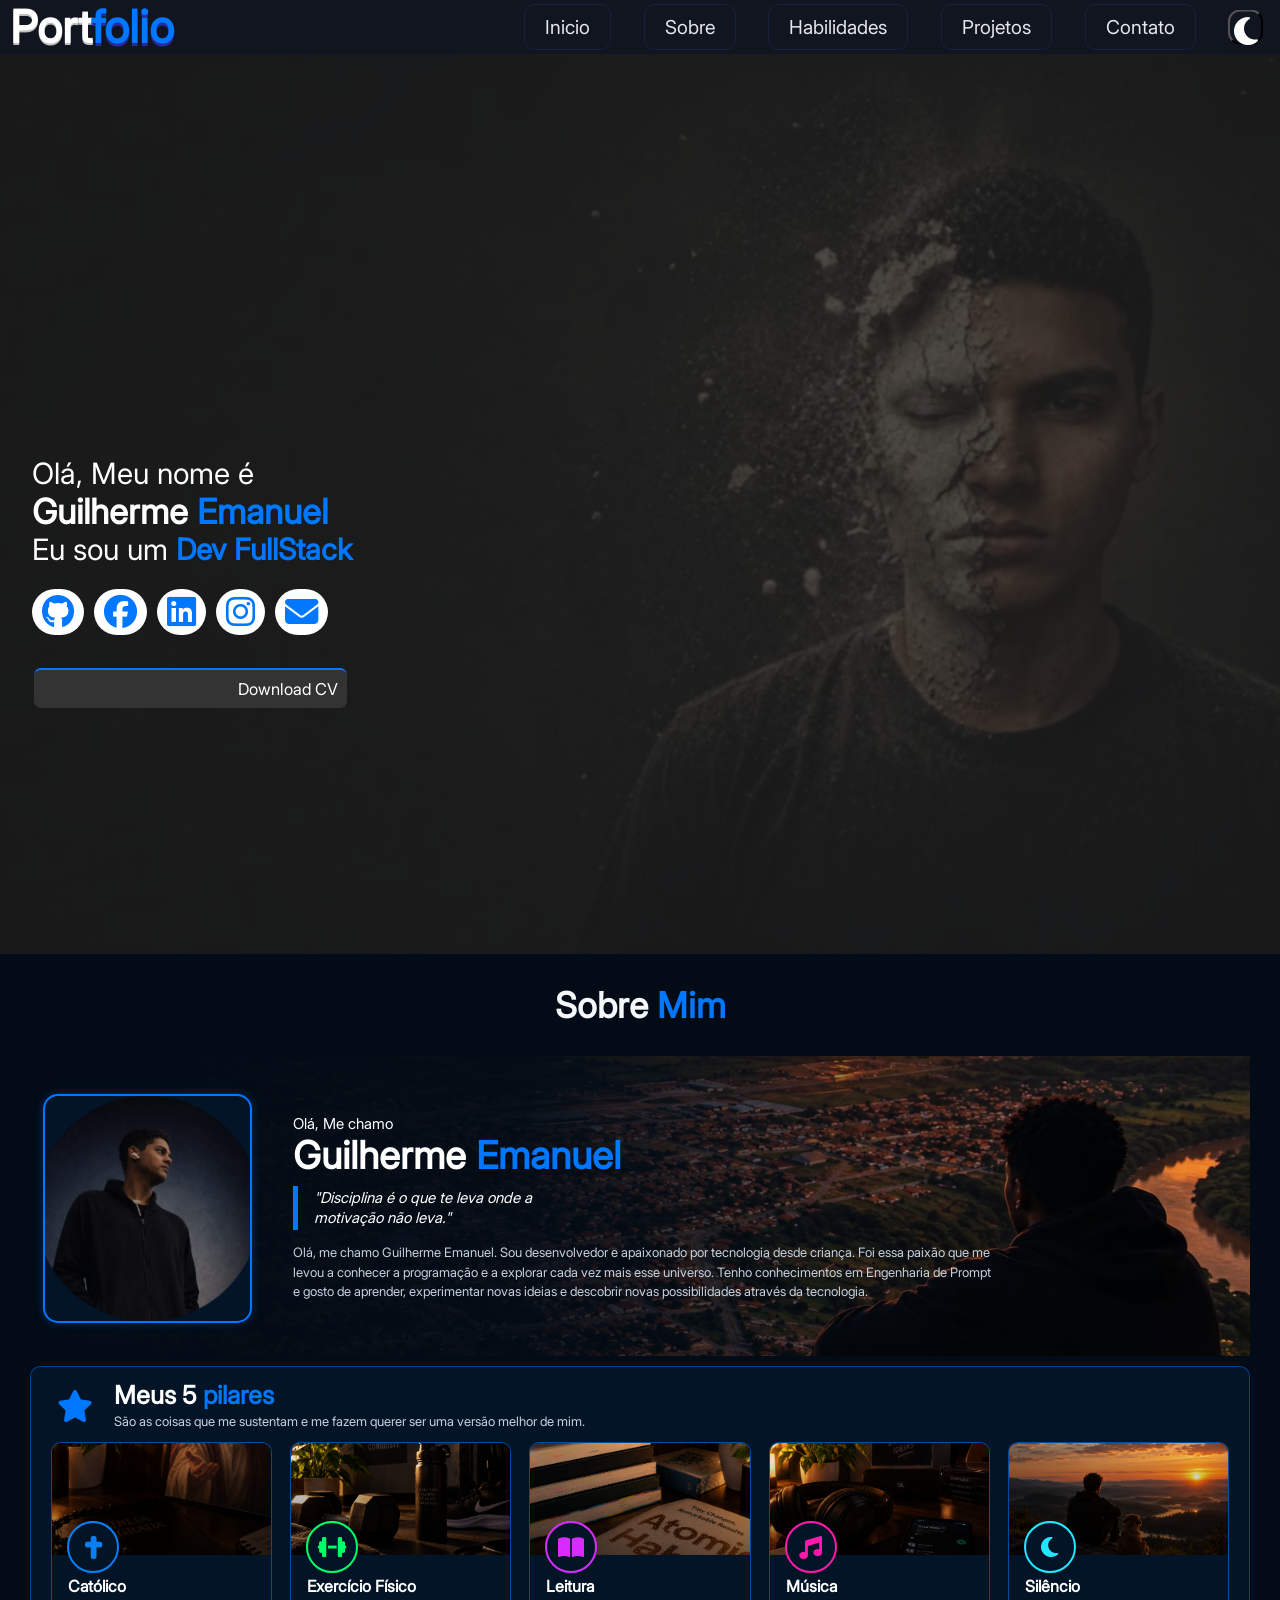
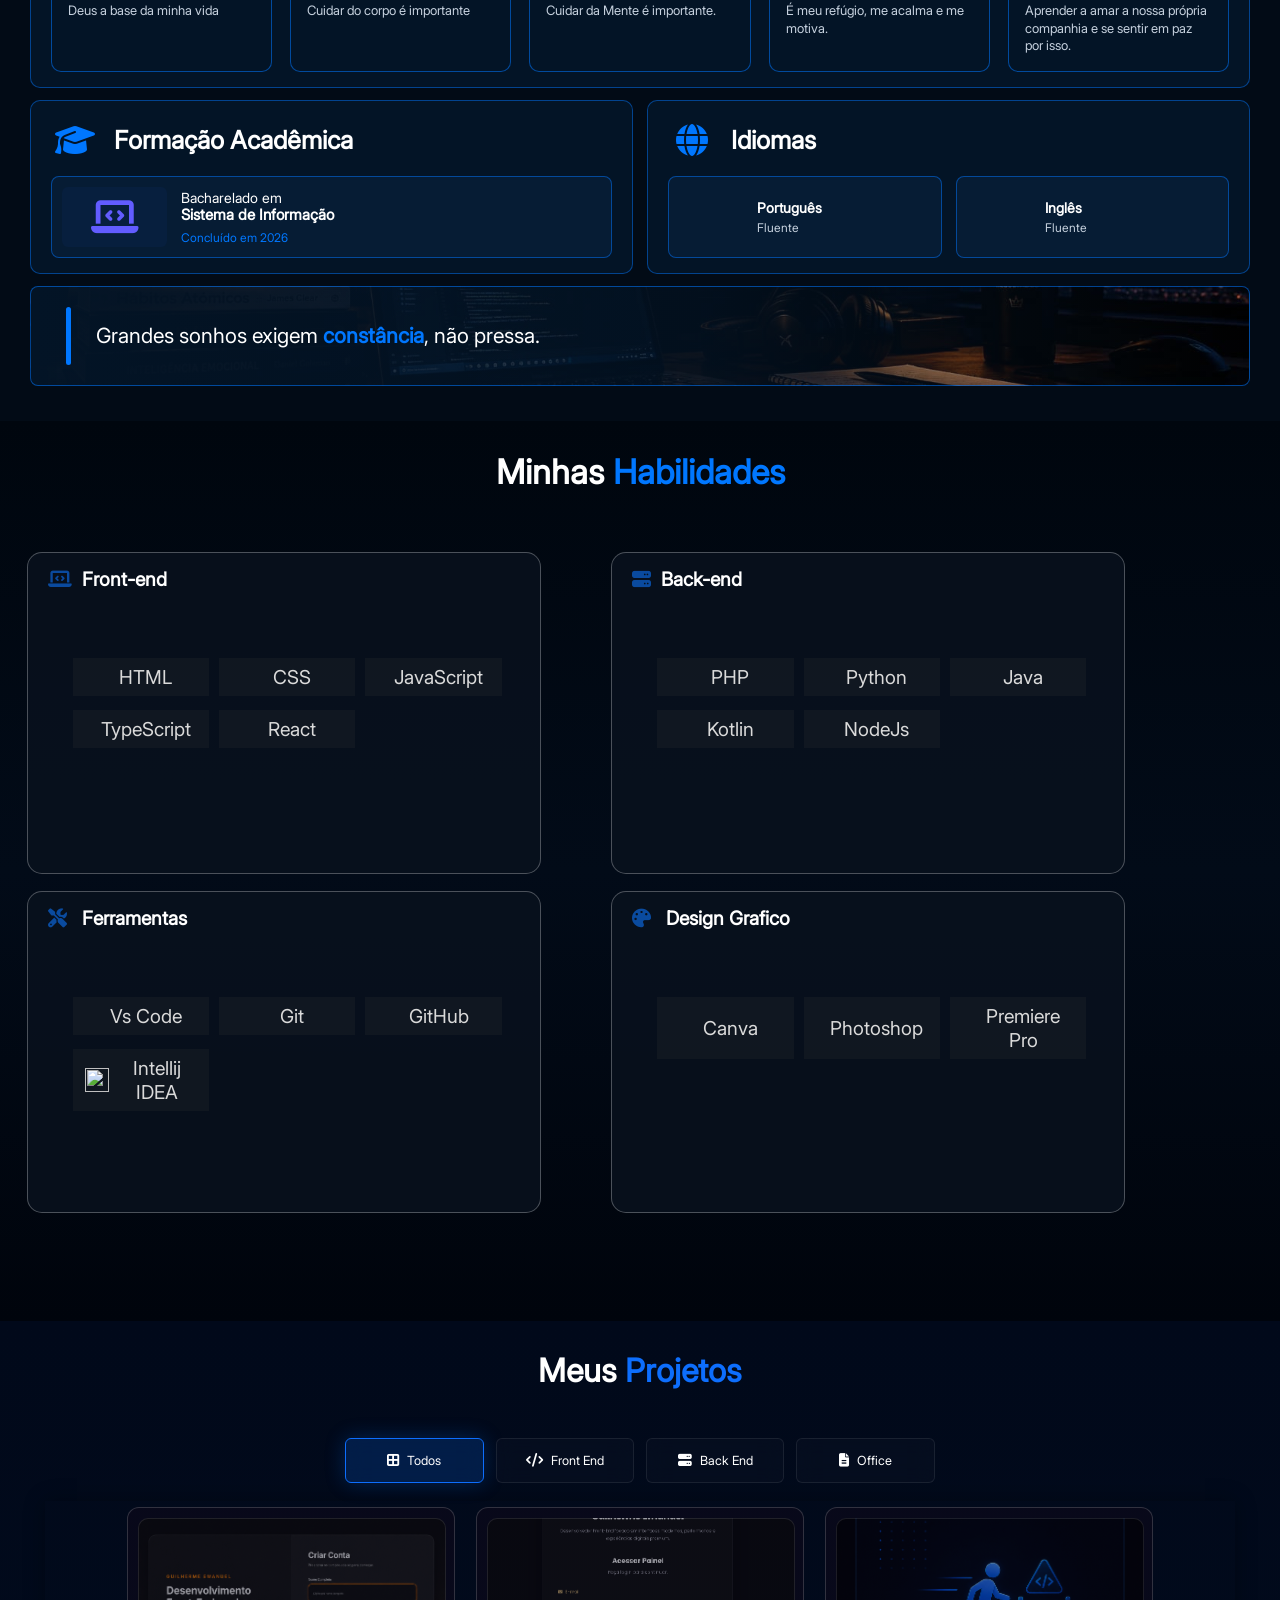
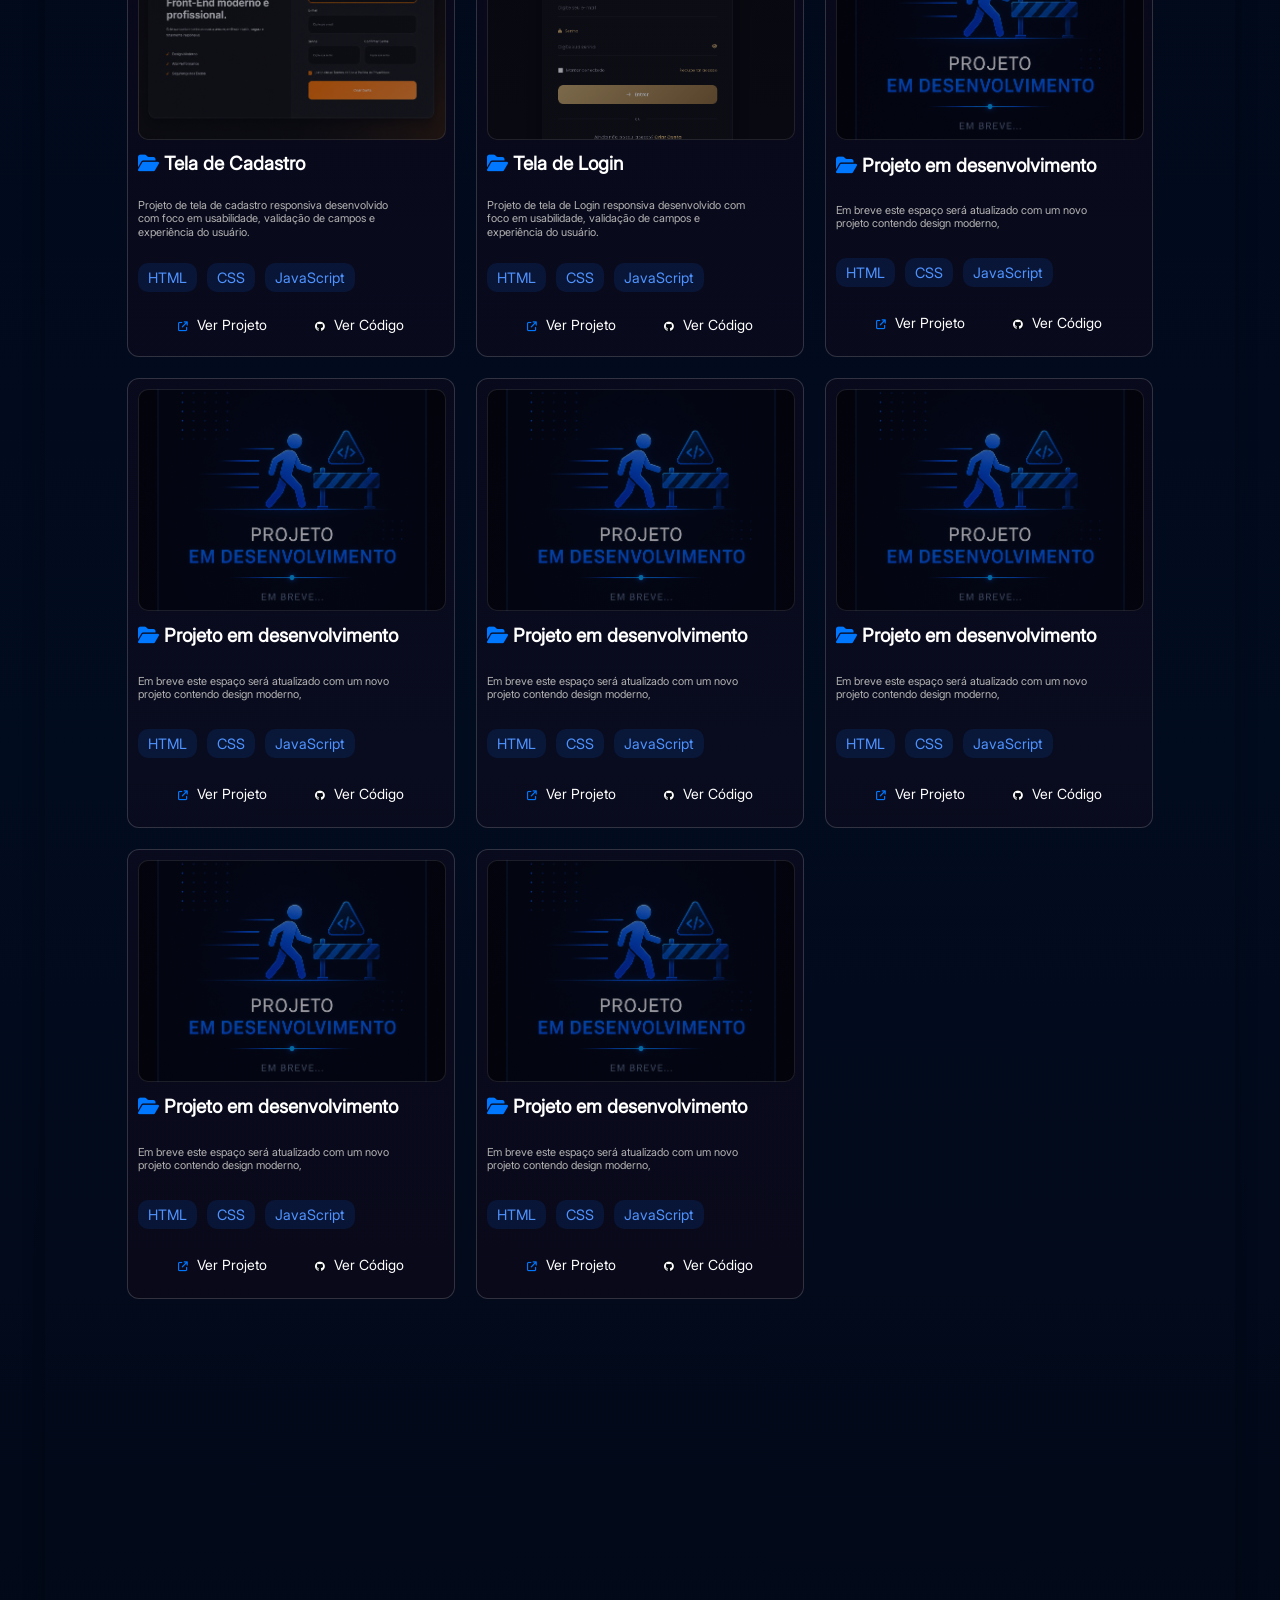
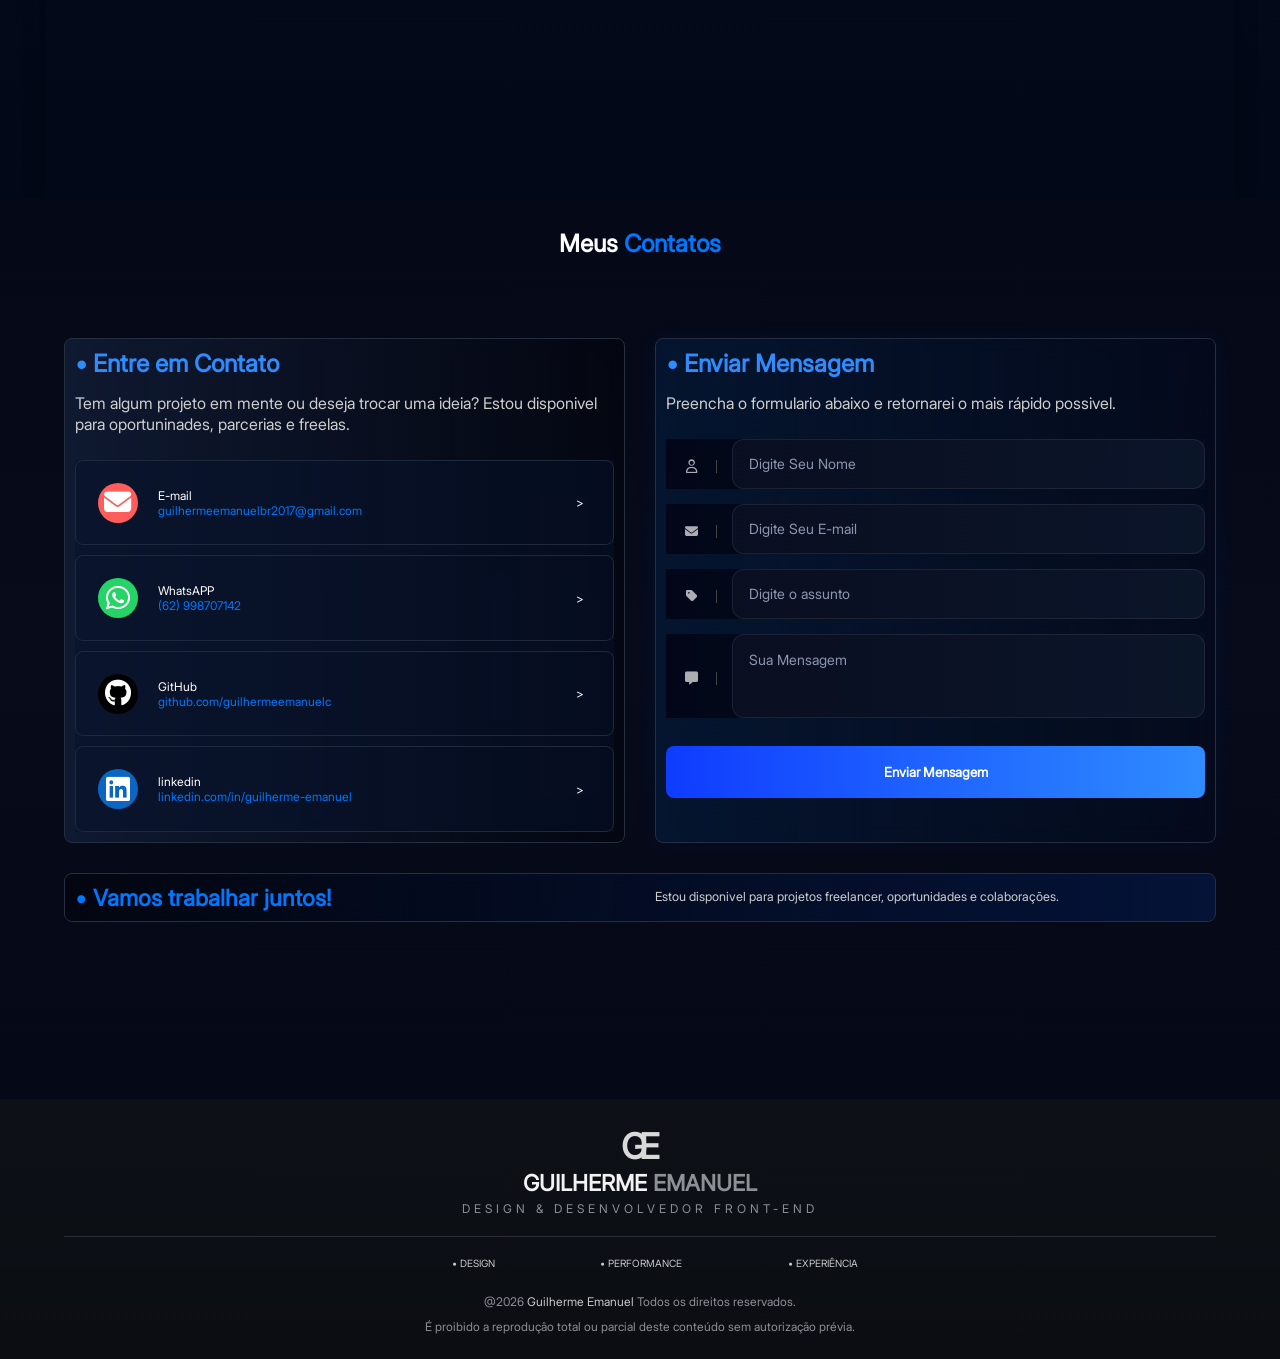
==== index.html @ 7af2b8ec "..." ====
<!DOCTYPE html>
<html lang="pt-br">
<head>
    <meta charset="UTF-8">
    <meta name="viewport" content="width=device-width, initial-scale=1.0">
    <title>Guilherme Emanuel - Portfolio</title>
    <link rel="shortcut icon" href="imagens/myimage.favicon.jpeg" type="image/x-icon">
    <link rel="stylesheet" href="estilos/screen-mobile.css">
    <link rel="stylesheet" href="estilos/screen-tablet.css">
    <link rel="stylesheet" href="estilos/screen-big.css">
    <link rel="stylesheet" href="estilos/impressora.css" media="print">
    <link rel="stylesheet" href="estilos/icons.css">
    <link rel="stylesheet" href="https://cdnjs.cloudflare.com/ajax/libs/font-awesome/6.5.0/css/all.min.css">
    <link href="https://fonts.googleapis.com/icon?family=Material+Icons"rel="stylesheet">
    <link rel="stylesheet" href="https://cdn.jsdelivr.net/npm/flag-icons/css/flag-icons.min.css">
    <link rel="stylesheet" href="https://cdn.jsdelivr.net/gh/devicons/devicon@latest/devicon.min.css">
</head>
<body id="ini" >
    <header> 
        <h1 class="logo">Port<span>folio</span></h1>

        <div>
            <button id="theme-toggle" aria-label="Trocar tema">
                <i class="fa-solid fa-moon"></i>
            </button>
            
            <i id="burguer" class="material-icons">menu</i>
        </div>

        <div class="overlay" id="overlay"></div>
        
        <nav id="menu">

            <i id="close" class="material-icons">close</i>

            <div id="imgandnome">
                <div id="imagem">

                </div>
                <div id="nome">
                    <h2>Guilherme Emanuel</h2>
                </div>
            </div>

            </div>

            <div id="explorar"> 
                <ul>
                    <li><a href="#ini" class="link">Inicio</a></li>
                    <li><a href="#sobre" class="link">Sobre</a></li>
                    <li><a href="#habilidades" class="link">Habilidades</a></li>
                    <li><a href="#projetos" class="link">Projetos</a></li>
                    <li><a href="#contato" class="link">Contato</a></li>
                </ul>
            </div>
        </nav>
    </header>
    <main> 
        <section id="container" class="inicio"> 
            <article>
                <div>
                    <div class="texto">
                        <p>Olá, Meu nome é</p>
                        <h1>Guilherme <span>Emanuel</span></h1>
                        <p>Eu sou um <span>Dev FullStack</span></p>
                    </div>
                    <div class="imagem">
                        
                    </div>
                </div>
            </article>
            <article>
                <div class="icons">
                    <ul>
                        <li><a href="https://github.com/guilhermeemanuelc" class="github" target="_blank"><i class="fa-brands fa-github"></i></a></li>
                        <li><a href="https://www.facebook.com/guilherme.emanuel.7549/" class="facebook" target="_blank"><i class="fa-brands fa-facebook"></i></a></li>
                        <li><a href="https://www.linkedin.com/in/guilherme-emanuel-9aa2a0274/" class="linkedin" target="_blank"><i class="fa-brands fa-linkedin"></i></a></li>
                        <li><a href="https://www.instagram.com/guilhermeemanuel.c?igsh=MWwydjBwYWpxYjNhbg==" class="instagram" target="_blank"><i class="fa-brands fa-instagram"></i></a></li>
                        <li><a href="mailto:guilhermeemanuelbr2018@gmail.com?cc=guilhermeemanuelbr2018%40gmail.com&bcc=guilhermeemanuelbr2018%40gmail.com&subject=guilhermeemanuelbr2018%40gmail.com" class="envelope" target="_blank"><i class="fa-solid fa-envelope"></i></a></li>
                        
                    </ul>
                </div>
            </article>
                <article>
                    <div id="curriculo">
                        <p><a href="docs/Guilherme Emanuel -Curriculo.pdf" download="docs/Guilherme Emanuel -Curriculo.pdf"> <i class="material-icons">download</i>Download CV</a></p>
                    </div>
                </article>
            </section>


            
            <section id="sobre">

                <h1>Sobre <span>Mim</span></h1>

            <!-- APRESENTAÇÃO -->
            <div class="sobre-apresentacao">

                <div class="sobre-foto">
                    <img src="imagens/myimage.favicon.jpeg" alt="Guilherme Emanuel">
                </div>

                <div class="sobre-introducao">

                    <p class="saudacao">Olá, Me chamo</p>

                    <h2>
                        Guilherme <span>Emanuel</span>
                    </h2>

                    <div class="frase-destaque">
                        "Disciplina é o que te leva onde a<br>
                        motivação não leva."
                    </div>

                    <p class="descricao">
                        Olá, me chamo Guilherme Emanuel. Sou desenvolvedor
                        e apaixonado por tecnologia desde criança. Foi essa
                        paixão que me levou a conhecer a programação e a
                        explorar cada vez mais esse universo. Tenho
                        conhecimentos em Engenharia de Prompt e gosto de
                        aprender, experimentar novas ideias e descobrir novas
                        possibilidades através da tecnologia.
                    </p>

                </div>

            </div>


            <!-- 5 PILARES -->
            <div class="sobre-bloco pilares">

                <div class="titulo-bloco">

                    <div class="icone-titulo">
                        <i class="fa-solid fa-star"></i>
                    </div>

                    <div>
                        <h2>Meus 5 <span>pilares</span></h2>

                        <p>
                            São as coisas que me sustentam e me fazem querer
                            ser uma versão melhor de mim.
                        </p>
                    </div>

                </div>


                <div class="pilares-grid">

                    <!-- CATÓLICO -->
                    <div class="pilar">

                        <div class="pilar-imagem catolico-img">
                        </div>

                        <div class="pilar-icone catolico-icone">
                            <i class="fa-solid fa-cross"></i>
                        </div>

                        <div class="pilar-conteudo">

                            <h3>Católico</h3>

                            <p>
                                Deus a base da minha vida
                            </p>

                        </div>

                    </div>


                    <!-- EXERCÍCIO -->
                    <div class="pilar">

                        <div class="pilar-imagem exercicio-img">
                        </div>

                        <div class="pilar-icone exercicio-icone">
                            <i class="fa-solid fa-dumbbell"></i>
                        </div>

                        <div class="pilar-conteudo">

                            <h3>Exercício Físico</h3>

                            <p>
                                Cuidar do corpo é importante
                            </p>

                        </div>

                    </div>


                    <!-- LEITURA -->
                    <div class="pilar">

                        <div class="pilar-imagem leitura-img">
                        </div>

                        <div class="pilar-icone leitura-icone">
                            <i class="fa-solid fa-book-open"></i>
                        </div>

                        <div class="pilar-conteudo">

                            <h3>Leitura</h3>

                            <p>
                                Cuidar da Mente é importante.
                            </p>

                        </div>

                    </div>


                    <!-- MÚSICA -->
                    <div class="pilar">

                        <div class="pilar-imagem musica-img">
                        </div>

                        <div class="pilar-icone musica-icone">
                            <i class="fa-solid fa-music"></i>
                        </div>

                        <div class="pilar-conteudo">

                            <h3>Música</h3>

                            <p>
                                É meu refúgio, me acalma
                                e me motiva.
                            </p>

                        </div>

                    </div>


                    <!-- SILÊNCIO -->
                    <div class="pilar">

                        <div class="pilar-imagem silencio-img">
                        </div>

                        <div class="pilar-icone silencio-icone">
                            <i class="fa-solid fa-moon"></i>
                        </div>

                        <div class="pilar-conteudo">

                            <h3>Silêncio</h3>

                            <p>
                                 Aprender a amar a nossa própria companhia e se sentir em paz por isso.
                            </p>

                        </div>

                    </div>

                </div>

            </div>


            <!-- FORMAÇÃO ACADÊMICA -->
            <div class="sobre-bloco formacao">

                <div class="titulo-bloco">

                    <div class="icone-titulo">
                        <i class="fa-solid fa-graduation-cap"></i>
                    </div>

                    <div>
                        <h2>Formação Acadêmica</h2>
                    </div>

                </div>


                <div class="formacao-card">

                    <div class="formacao-icone">
                        <i class="fa-solid fa-laptop-code"></i>
                    </div>

                    <div class="formacao-texto">

                        <p>
                            Bacharelado em
                            <br>
                            <strong>Sistema de Informação</strong>
                        </p>

                        <span>Concluído em 2026</span>

                    </div>

                </div>

            </div>


            <!-- IDIOMAS -->
            <div class="sobre-bloco idiomas">

                <div class="titulo-bloco">

                    <div class="icone-titulo">
                        <i class="fa-solid fa-globe"></i>
                    </div>

                    <div>
                        <h2>Idiomas</h2>
                    </div>

                </div>


                <div class="idiomas-grid">

                    <div class="idioma">

                        <div class="bandeira">
                            <span class="fi fi-br"></span>
                        </div>

                        <div>
                            <strong>Português</strong>
                            <span>Fluente</span>
                        </div>

                    </div>


                    <div class="idioma">

                        <div class="bandeira">
                            <span class="fi fi-us"></span>
                        </div>

                        <div>
                            <strong>Inglês</strong>
                            <span>Fluente</span>
                        </div>

                    </div>

                </div>

            </div>


            <!-- FRASE FINAL -->
            <div class="frase-final">

                <div class="linha-frase"></div>

                <p>
                    Grandes sonhos exigem
                    <strong>constância</strong>, não pressa.
                </p>

            </div>

</section>


            <section id="habilidades"> 
                <h1>Minhas <span>Habilidades</span></h1>
                <div class="caixa">
                    <div class="bolha">
                        <h2><i class="fa-solid fa-laptop-code"></i>Front-end</h2>
                        <div class="icons">
                            <p><i class="devicon-html5-plain colored"></i>HTML</p>
                            <p><i class="devicon-css3-plain colored"></i>CSS</p>
                            <P><i class="devicon-javascript-plain colored"></i>JavaScript</P>
                            <p><i class="devicon-typescript-plain colored"></i>TypeScript</p>
                            <p><i class="devicon-react-original colored"></i>React</p>
                        </div>
                    </div>
                    <div class="bolha">
                        <h2><i class="fa-solid fa-server"></i>Back-end</h2>
                        <div class="icons">
                            <p><i class="devicon-php-plain colored"></i>PHP</p>
                            <p><i class="devicon-python-plain colored"></i>Python</p>
                            <p><i class="devicon-java-plain colored"></i>Java</p>
                            <p><i class="devicon-kotlin-plain colored"></i>Kotlin</p>
                            <p><i class="devicon-nodejs-plain colored"></i>NodeJs</p>
                        </div>
                    </div>
                    <div class="bolha">
                        <h2> <i class="fa-solid fa-screwdriver-wrench"></i> Ferramentas</h2>
                        <div class="icons">
                            <p><i class="devicon-vscode-plain colored"></i>Vs Code</p>
                            <p><i class="devicon-git-plain colored"></i>Git</p>
                            <p><i class="devicon-github-original"></i>GitHub</p>
                            <p>
                                <img style="width: 24px; height: 24px; vertical-align: middle; margin-right: 8px;" src="https://cdn.jsdelivr.net/gh/devicons/devicon@latest/icons/intellij/intellij-original.svg" />
                                Intellij IDEA
                            </p>
                        </div>
                    </div>
                    <div class="bolha">
                        <h2><i class="fa-solid fa-palette"></i> Design Grafico</h2>
                        <div class="icons">
                            <p><i class="devicon-figma-plain colored"></i>Canva</p>
                            <p><i class="devicon-photoshop-plain colored"></i>Photoshop</p>
                            <p>
                            <i class="devicon-premierepro-plain colored"></i>
                            Premiere Pro</p>
                        </div>
                    </div>
                </div>
            </section>
            <section id="projetos">
    <h1>Meus <span>Projetos</span></h1>

    <article>

        <div class="filtro">
            <button class="filtro-ativo" data-filtro="todos">
                <p><i class="fa-solid fa-border-all"></i> Todos</p>
            </button>

            <button data-filtro="frontend">
                <p><i class="fa-solid fa-code"></i> Front End</p>
            </button>

            <button data-filtro="backend">
                <p><i class="fa-solid fa-server"></i> Back End</p>
            </button>

            <button data-filtro="office">
                <p><i class="fa-solid fa-file-lines"></i> Office</p>
            </button>
        </div>

        <div class="projetos">

            <div class="card-projeto" data-filtro="frontend">
                <div class="imagem1"></div>

                <div class="conteudo">
                    <h3><i class="fa-solid fa-folder-open"></i> Tela de Cadastro</h3>

                    <p>
                        Projeto de tela de cadastro responsiva desenvolvido com foco em usabilidade,
                        validação de campos e experiência do usuário.
                    </p>

                    <div class="tecnologias">
                        <span>HTML</span>
                        <span>CSS</span>
                        <span>JavaScript</span>
                    </div>

                    <div class="links-projeto">
                        <a href="My Project/projeto-cadastro/cadastro-one/index.html" target="_blank">
                            <i id="verprojeto" class="fa-solid fa-arrow-up-right-from-square"></i>
                            Ver Projeto
                        </a>

                        <a href="https://github.com/Guilhermeemanuelc/My-Project/tree/69b0945ff9f76ecb67ceefe9a0c6c54d1dc057d8/projeto-cadastro/cadastro-one" target="_blank">
                            <i id="vercodigo" class="fa-brands fa-github"></i>
                            Ver Código
                        </a>
                    </div>
                </div>
            </div>


            <div class="card-projeto" data-filtro="frontend">
                <div class="imagem2"></div>

                <div class="conteudo">
                    <h3><i class="fa-solid fa-folder-open"></i> Tela de Login</h3>

                    <p>
                        Projeto de tela de Login responsiva desenvolvido com foco em usabilidade,
                        validação de campos e experiência do usuário.
                    </p>

                    <div class="tecnologias">
                        <span>HTML</span>
                        <span>CSS</span>
                        <span>JavaScript</span>
                    </div>

                    <div class="links-projeto">
                        <a href="My Project/Tela-de-Login/login-one/index.html" target="_blank">
                            <i id="verprojeto" class="fa-solid fa-arrow-up-right-from-square"></i>
                            Ver Projeto
                        </a>

                        <a href="https://github.com/Guilhermeemanuelc/Portfolio/tree/61cb3ffdd6fa3cde41e62815870edf96b29a1e94/My%20Project/Tela-de-Login/login-one" target="_blank">
                            <i id="vercodigo" class="fa-brands fa-github"></i>
                            Ver Código
                        </a>
                    </div>
                </div>
            </div>


            <div class="card-projeto" data-filtro="frontend">
                <div class="imagem3"></div>

                <div class="conteudo">
                    <h3><i class="fa-solid fa-folder-open"></i> Projeto em desenvolvimento</h3>

                    <p>
                        Em breve este espaço será atualizado com um novo projeto contendo design moderno,
                    </p>

                    <div class="tecnologias">
                        <span>HTML</span>
                        <span>CSS</span>
                        <span>JavaScript</span>
                    </div>

                    <div class="links-projeto">
                        <a href="" target="_blank">
                            <i id="verprojeto" class="fa-solid fa-arrow-up-right-from-square"></i>
                            Ver Projeto
                        </a>

                        <a href="" target="_blank">
                            <i id="vercodigo" class="fa-brands fa-github"></i>
                            Ver Código
                        </a>
                    </div>
                </div>
            </div>


            <div class="card-projeto" data-filtro="office">
                <div class="imagem4"></div>

                <div class="conteudo">
                    <h3><i class="fa-solid fa-folder-open"></i> Projeto em desenvolvimento</h3>

                    <p>
                        Em breve este espaço será atualizado com um novo projeto contendo design moderno,
                    </p>

                    <div class="tecnologias">
                        <span>HTML</span>
                        <span>CSS</span>
                        <span>JavaScript</span>
                    </div>

                    <div class="links-projeto">
                        <a href="" target="_blank">
                            <i id="verprojeto" class="fa-solid fa-arrow-up-right-from-square"></i>
                            Ver Projeto
                        </a>

                        <a href="" target="_blank">
                            <i id="vercodigo" class="fa-brands fa-github"></i>
                            Ver Código
                        </a>
                    </div>
                </div>
            </div>


            <div class="card-projeto" data-filtro="backend">
                <div class="imagem3"></div>

                <div class="conteudo">
                    <h3><i class="fa-solid fa-folder-open"></i> Projeto em desenvolvimento</h3>

                    <p>
                        Em breve este espaço será atualizado com um novo projeto contendo design moderno,
                    </p>

                    <div class="tecnologias">
                        <span>HTML</span>
                        <span>CSS</span>
                        <span>JavaScript</span>
                    </div>

                    <div class="links-projeto">
                        <a href="" target="_blank">
                            <i id="verprojeto" class="fa-solid fa-arrow-up-right-from-square"></i>
                            Ver Projeto
                        </a>

                        <a href="" target="_blank">
                            <i id="vercodigo" class="fa-brands fa-github"></i>
                            Ver Código
                        </a>
                    </div>
                </div>
            </div>


            <div class="card-projeto" data-filtro="backend">
                <div class="imagem4"></div>

                <div class="conteudo">
                    <h3><i class="fa-solid fa-folder-open"></i> Projeto em desenvolvimento</h3>

                    <p>
                        Em breve este espaço será atualizado com um novo projeto contendo design moderno,
                    </p>

                    <div class="tecnologias">
                        <span>HTML</span>
                        <span>CSS</span>
                        <span>JavaScript</span>
                    </div>

                    <div class="links-projeto">
                        <a href="" target="_blank">
                            <i id="verprojeto" class="fa-solid fa-arrow-up-right-from-square"></i>
                            Ver Projeto
                        </a>

                        <a href="" target="_blank">
                            <i id="vercodigo" class="fa-brands fa-github"></i>
                            Ver Código
                        </a>
                    </div>
                </div>
            </div>


            <div class="card-projeto" data-filtro="office">
                <div class="imagem5"></div>

                <div class="conteudo">
                    <h3><i class="fa-solid fa-folder-open"></i> Projeto em desenvolvimento</h3>

                    <p>
                        Em breve este espaço será atualizado com um novo projeto contendo design moderno,
                    </p>

                    <div class="tecnologias">
                        <span>HTML</span>
                        <span>CSS</span>
                        <span>JavaScript</span>
                    </div>

                    <div class="links-projeto">
                        <a href="" target="_blank">
                            <i id="verprojeto" class="fa-solid fa-arrow-up-right-from-square"></i>
                            Ver Projeto
                        </a>

                        <a href="" target="_blank">
                            <i id="vercodigo" class="fa-brands fa-github"></i>
                            Ver Código
                        </a>
                    </div>
                </div>
            </div>


            <div class="card-projeto" data-filtro="backend">
                <div class="imagem6"></div>

                <div class="conteudo">
                    <h3><i class="fa-solid fa-folder-open"></i> Projeto em desenvolvimento</h3>

                    <p>
                        Em breve este espaço será atualizado com um novo projeto contendo design moderno,
                    </p>

                    <div class="tecnologias">
                        <span>HTML</span>
                        <span>CSS</span>
                        <span>JavaScript</span>
                    </div>

                    <div class="links-projeto">
                        <a href="" target="_blank">
                            <i id="verprojeto" class="fa-solid fa-arrow-up-right-from-square"></i>
                            Ver Projeto
                        </a>

                        <a href="" target="_blank">
                            <i id="vercodigo" class="fa-brands fa-github"></i>
                            Ver Código
                        </a>
                    </div>
                </div>
            </div>

        </div>

    </article>
</section>
            <section id="contato">
                <h1>Meus <span>Contatos</span></h1>
                <article>
                    <div class="container">
                        <div class="contatos">
                            <div class="texto">
                                <h2> • Entre em Contato</h2>
                                <p>Tem algum projeto em mente ou deseja trocar uma ideia? Estou disponivel para oportuninades, parcerias e freelas.</p>
                            </div>
                            <div class="informacoes">
                                <div>
                                    <a href="mailto:guilhermeemanuelbr2017@gmail.com" class="contato-card">
                                        <div class="icon" id="email">
                                            <i class="fa-solid fa-envelope"></i>
                                        </div>
                                        <div>
                                            <h3>E-mail</h3>
                                            <p>guilhermeemanuelbr2017@gmail.com</p>
                                        </div>
                                        <span>></span>
                                    </a>
                                </div>
                                <div>
                                    <a href="https://wa.me/5562998707142?text=Opa" target="_blank" class="contato-card">
                                        <div class="icon" id="whatsapp">
                                            <i class="fa-brands fa-whatsapp"></i>
                                        </div>
                                        <div>
                                            <h3>WhatsAPP</h3>
                                            <p>(62) 998707142</p>
                                        </div>
                                        <span>></span>
                                    </a>
                                </div>
                                <div>
                                    <a href="https://github.com/guilhermeemanuelc" target="_blank" class="contato-card">
                                        <div class="icon" id="github">
                                            <i class="fa-brands fa-github"></i>
                                        </div>
                                        <div>
                                            <h3>GitHub</h3>
                                            <p>github.com/guilhermeemanuelc</p>
                                        </div>
                                        <span>></span>
                                    </a>
                                </div>
                                <div>
                                    <a href="https://www.linkedin.com/in/guilherme-emanuel-9aa2a0274/" target="_blank" class="contato-card">
                                        <div class="icon" id="linkedin">
                                            <i class="fa-brands fa-linkedin"></i>
                                        </div>
                                        <div>
                                            <h3>linkedin</h3>
                                            <p>linkedin.com/in/guilherme-emanuel</p>
                                        </div>
                                        <span>></span>
                                    </a>
                                </div>
                            </div>
                        </div>
                        <div class="mensagem">
                            <div class="texto">
                                <h2> • Enviar Mensagem</h2>
                                <p>Preencha o formulario abaixo e retornarei o mais rápido possivel.</p>
                                <div class="formulario">
                                    <form>
                                        <div class="form-group">
                                            <label><i class="fa-regular fa-user"></i></label>
                                            <input type="text" placeholder="Digite Seu Nome" required>
                                        </div>
                                        <div class="form-group">
                                            <label><i class="fa-solid fa-envelope"></i></label>
                                            <input type="email" placeholder="Digite Seu E-mail" required>
                                        </div>
                                        <div class="form-group">
                                            <label><i class="fa-solid fa-tag"></i></label>
                                            <input type="email" placeholder="Digite o assunto">
                                        </div>
                                        <div class="form-group">
                                            <label><i class="fa-solid fa-message"></i></label>
                                            <textarea placeholder="Sua Mensagem"></textarea>
                                        </div>
                                        <button type="submit">
                                            Enviar Mensagem
                                        </button>
                                    </form>
                                </div>
                            </div>
                        </div>
                        <div class="friends">
                            <h2> • Vamos trabalhar juntos!</h2>
                            <p>Estou disponivel para projetos freelancer, oportunidades e colaborações.</p>
                        </div>
                    </div>
                </article>
            </section>

            <footer>
                <div class="container">
                    <div class="logo">
                        <span class="g">G</span>
                        <span class="e">E</span>
                    </div>

                    <div class="nome"><h1><span>GUILHERME</span> EMANUEL</h1></div>

                    <div class="paragrafo"><p>DESIGN & DESENVOLVEDOR FRONT-END</p></div>

                    <hr>

                    <div class="graca">
                        <span>• DESIGN</span>
                        <span>• PERFORMANCE</span>
                        <span>• EXPERIÊNCIA</span>
                    </div>

                    <div class="final">
                        <p class="p1">@2026 <span>Guilherme Emanuel</span> Todos os direitos reservados.</p>
                        <p class="p2">É proibido a reproduçâo total ou parcial deste conteúdo sem autorização prévia.</p>
                    </div>
                </div>
            </footer>
    </main>




<script src="Js/script.js"></script>
</body>
</html>
---- estilos/screen-mobile.css ----
@media screen and (max-width: 767px) {

@font-face {
    font-family: 'inter';
    src: url(../fonte/inter/static/Inter_18pt-Regular.ttf);
}

* {
    margin: 0px;
    padding: 0px;
    /* outline: 1px solid rgb(243, 6, 6); */
}

:root {

    /* fundo */
    --fundobody: rgb(32, 32, 32); 

    /* Header */
    --header-bg: #111520; 

    /* Logo */
    --logo: #ffffff;

    /* Ícones */
    --icon: #ffffff;

    /* Botão do tema */
    --theme-bg: transparent;
    --theme-hover: rgba(255,255,255,.08); 

    /* Principal */
    --principal: #0077ff;



        /* Home */
        
    --overlay: rgba(32, 32, 32, 0.781);  

    --titulo-home: #ffffff;
    --texto-home: #ffffff;

    --curriculo-bg: rgb(51, 51, 51); 
    --curriculo-hover: rgba(31, 31, 31, 0.74);
    --curriculo-active: rgba(0, 0, 0, 0.801); 

    --curriculo-texto: #ffffff;


    /* Menu burguer  */


    --fundomenu: linear-gradient(180deg, #050816 0%, #091224 45%, #0b1730 100%);
    --bordermenuimagem: rgb(17, 17, 48);
    --nomemenuh2: rgb(207, 207, 207);
    --cormenua: white;
    --cormenufundoa: rgba(10, 15, 28, 0.82);
    --cormenubordera: rgba(59, 130, 246, .12);




    /* Sobre Mim */

    --corh1sobremim: #F8FAFC;

    --fundosobremim: #050B14;
    --fundoelementos: #0A1422;

    --fundodados: #0F1D2E;
    --fundofaculdade: #101F32;

    --corh2: #F8FAFC;
    --corp: #B8C4D2;


    /* Habilidades  */

    --corh1habilidades: white;
    --fundohabilidades: linear-gradient(180deg, #00060e 0%, #020b18 50%, #00040c 100%);
    --fundobolha: rgba(8, 17, 29, 0.9);
    --border: rgba(255, 255, 255, 0.274);
    --corh2habilidades: white;
    --corphabilidades: rgb(218, 218, 218);
    --corfundophabilidades: rgba(48, 48, 48, 0.233);


    /* Meus Projetos */

    --corh1projetos: white;

    --fundoprojetos: linear-gradient(180deg,#01091a,#020c1f,#020817);
    --buttonfundo: rgba(255,255,255,.02);
    --buttonp: white;
    --buttonborder: rgba(255,255,255,.08);
    --fundocard: rgba(248, 7, 7, 0.03);
    --borderimagem: rgba(255, 255, 255, 0.164);
    --opacity: .6;
    --bordercard: rgba(255, 255, 255, 0.164);
    --conteudoh3: white;
    --conteudop: #b3b3b3;
    --projetoa: white;
    --vercodigoi: #00040c;


    /* Contato */

    --corh1contato: white;

    --fundocontato: linear-gradient(180deg, #050816 0%, #070b1a 50%, #050816 100%);
    --fundocontatos: linear-gradient(to right, #0f1930, rgba(0, 0, 0, 0.288));
    --fundomensagem: linear-gradient(to right, #051835cb, rgba(1, 12, 37, 0.295));
    --fundofriends: linear-gradient(to right, #00030862, rgba(4, 19, 56, 0.979));
    --contatop: rgb(206, 206, 206);

    

    /* Footer  */

    --fundofooter: linear-gradient(180deg, #0D1117 0%, #0B0D12 100%);
    --footerp: #8A8F98;
    --footeravisop: #8A8F98;

}

body.light{

    --fundobody: rgb(223, 223, 223);

    --header-bg: #1E3A8A;

    --logo: #111827;

    --icon: #111827;

    --theme-bg: transparent;
    --theme-hover: rgba(0,0,0,.08);



        /* Home */

    --overlay: rgb(136, 136, 136);

    --titulo-home: #111827;
    --texto-home: #374151;

    --curriculo-bg: #ffffff;
    --curriculo-hover: #f3f4f6;
    --curriculo-active: #e5e7eb;

    --curriculo-texto: #111827;


        /* Menu burguer  */


    --fundomenu: linear-gradient(180deg, #979797 0%, #757575 45%, #a0a0a0 100%);
    --bordermenuimagem: rgb(175, 175, 175);
    --nomemenuh2: rgb(26, 26, 26);
    --cormenua: black;
    --cormenufundoa: rgba(175, 175, 175, 0.82);
    --cormenubordera: rgba(167, 200, 253, 0.363);


    /* Sobre Mim */

    --corh1sobremim: #0B1220;

    --fundosobremim: #F4F7FB;
    --fundoelementos: #FFFFFF;

    --fundodados: #E9EFF6;
    --fundofaculdade: #F8FAFC;

    --corh2: #0B1220;
    --corp: #526173;




    /* Habilidades  */

    --corh1habilidades: rgb(0, 0, 0);

    --fundohabilidades: linear-gradient(180deg, #dadada 0%, #c7cbd1 50%, #ffffff 100%);
    --fundobolha: #979797;
    --border: rgba(9, 25, 49, 0.445);
    --corh2habilidades: rgb(0, 0, 0);
    --corphabilidades: rgb(31, 31, 31);
    --corfundophabilidades: rgba(194, 194, 194, 0.568);


    /* Meus Projetos */

    --corh1projetos: black;

    --fundoprojetos: linear-gradient(180deg,#c9c9c9,#d4d4d4,#d3d7e0);
    --buttonfundo: #c2c2c2;
    --buttonborder: rgba(29, 66, 230, 0.534);
    --buttonp: black;
    --fundocard: rgb(167, 167, 167);
    --borderimagem: rgb(243, 244, 247);
    --opacity: .9;
    --bordercard: rgba(221, 221, 221, 0.774);
    --conteudoh3: black;
    --conteudop: #424242;
    --projetoa: black;
    --vercodigoi: #ffffff;


    /* Contato  */


    --corh1contato: black;

    --fundocontato: linear-gradient(180deg, #adb1c0 0%, #8f95aa 50%, #b2b6c9 100%);
    --fundocontatos: linear-gradient(to right, #95a3c4, rgba(255, 255, 255, 0.288));
    --fundomensagem: linear-gradient(to right, #a4aebecb, rgba(94, 94, 94, 0.295));
    --fundofriends: linear-gradient(to right, #94949462, rgba(170, 170, 170, 0.979));
    --contatop: black;


    /* footer */


    --fundofooter: linear-gradient(180deg, #828383 0%, #7c7c7c 100%);
    --footerp: #3f352b;
    --footeravisop: #bebebe;
    
}

body {
    font-family: 'inter';
    background: var(--fundobody);
    overflow-x: hidden;
}

.inicio {
    position: relative;

    width: 100%;
    min-height: 100vh;
    background: url(../imagens/MyDesignSanddude.jpeg); 
    background-size: cover;
    background-position: 48% center;
    background-repeat: no-repeat;

    overflow: hidden;
}

.inicio::before {
    content: '';
    position: absolute;
    inset: 0;

    background: var(--overlay);  
    z-index: 0;
    backdrop-filter: blur(1px);
}

.inicio > * {
    position: relative;
    z-index: 1;
}

header {
    /* border: 2px solid red; */
    background-color: var(--header-bg);
    position: relative;
    position: sticky;
    display: flex;
    justify-content: space-between;
    align-items: center;
    z-index: 999;
    top: 0;
}


header > h1 {
    font-size: calc(1.6em + 1.5vw);
    padding: 5px;
    margin-left: 2vw ;
    color: var(--logo);
    text-shadow: 0px 2px 0px var(--header-bg);
}

header > h1 > span {
    text-shadow: 0px 3px 0px rgba(46, 46, 173, 0.918);
    color: var(--principal);
}

.overlay {
    position: fixed;
    top: 0; 
    left: 0;
    width: 100%;
    height: 100dvh;
    background: rgba(46, 46, 46, 0.288);
    backdrop-filter: blur(3px);
    -webkit-backdrop-filter: blur(15px);
    z-index: 10;
    pointer-events: none;
    transform: translateZ(0);
    transition: opacity .3s ease;
    opacity: 0;
}

.overlay.active {
    opacity: 1;
    pointer-events: auto;
}

#menu {
    display: grid;
    grid-template-columns: auto;
    grid-template-rows: 22px 150px 45% 100px;
    background: var(--fundomenu);
    position: fixed;
    top: 0;
    right: -100%;
    width: calc(240px + 20vw);
    height: 100vh;
    transition: .5s ease;
    z-index: 11;
}

#menu.active {
    right: 0;
}

header i#burguer {
    font-size: 2.4em;
    color: var(--icon);
    cursor: pointer;
    transform: translateY(9px);
    margin-right: 10px;
    
}

header i#close {
    font-size: 2.2em;
    color: var(--icon);
    display: flex;
    justify-content: flex-end;
    cursor: pointer;
    margin-top: 14px;
    margin-right: 14px;
}

header button#theme-toggle {
    transform: translateY(1px);
    font-size: 1.5em;
    cursor: pointer;
    margin-bottom: 10px;
    margin-right: 10px;
    border-radius: 12px;
    width: 30px;
    height: 30px;
    background: var(--theme-bg);
    color: var(--icon);
    transition: .3s;
}

header button#theme-toggle:hover {
    background: var(--theme-hover);
}

header i#moon:hover {
    color: var(--principal);
}

nav div#imgandnome {
    /* border: 1px solid red; */

    display: flex;
    flex-direction: column;
    align-items: center;
    justify-self: center;
    gap: 6px;
    width: 50%;
    height: 200px;
    margin-top: 40px;
}

nav div#imagem {
    background: url(../imagens/myimage.favicon.jpeg);
    background-size: cover;
    background-repeat: no-repeat;
    background-position: center;
    width: 55%;
    height: 100px;
    border: 2px solid var(--bordermenuimagem);
    border-radius: 50%;
}
nav div#nome {
    font-size: 10px;
    color: var(--nomemenuh2);
}

nav div#explorar {
    display: block;
    margin: auto;
    width: 90%;
    height: 100%;
    margin-top: 70px;
}

nav div#explorar > ul {
    display: flex;
    flex-direction: column;
    gap: 8px;
    margin-top: 25px;
}

nav div#explorar li {
    list-style: none;
}

nav div#explorar a {
    display: flex;
    align-items: center;
    padding: 18px 20px;
    font-size: 13px;
    color: var(--cormenua);
    text-decoration: none;

    background: var(--cormenufundoa);

    border: 1px solid var(--cormenubordera);
    border-radius: 18px;
    font-weight: 500;
    transition: .3s ease;
    backdrop-filter: Blur(12px);
}

nav div#explorar a:hover {
    transform: rotateX(6px);
    border: 1px solid rgba(59, 130, 246, .35);
    background: rgba(18, 30, 55, 0, .95);
    box-shadow: 0 0 20px rgba(37, 99, 235, .15);
}

nav div#explorar a:active {
    background: linear-gradient(90deg, rgba(37, 99, 235, .25), rgb(15, 23, 42, .95));
    border: 1px solid rgba(59, 130, 246, .4) !important;
    color: #3b82f6;
    box-shadow: 0 0 25px rgba(37, 99, 235, .18);
}

section#container {
    /* border: 2px solid green; */
    position: relative;
    z-index: 1;
    display: flex;
    flex-direction: column;
    justify-content: center;
    
    gap: 7px;
    min-height: 100vh;
}

section#container div.texto {
    /* border: 2px solid orange; */
    margin-left: calc(3px + 1vw);
    font-size: calc(4px + 3vw);
    color: var(--titulo-home);
    margin-top: 125px;
    
}

section#container div.texto > h1 > span {
    font-size: 1em;
    color: #0077ff;
    text-shadow: 0px 0px 0px rgba(0, 0, 0, 0.966);
}

section#container div.texto > p > span {
    font-size: 1.3em;
    color: #0077ff;
    text-shadow: 0px 0px 0px black;
    font-weight: bold;
}

article div.icons {
    margin-left: calc(2px + 1vw);
    font-size: calc(4px + 3vw);
    color: white;
    margin-top: 30px;
    margin-bottom: 30px;
    margin-left: 15px;
}

article div.icons > ul {
    margin-left: 4px;
    display: flex;
    justify-content: flex-start;
    align-items: center;
    gap: 10px;
    

    /* border: 2px solid yellow; */
}

article div.icons > ul > li {
    /* border: 2px solid rgb(14, 136, 30); */
    list-style: none;
}

article div.icons > ul > li > a {
    padding: 3px 7px;
    border-radius: 26px;
    font-size: 1.4em;
    /* border: 2px solid orange; */
}

article div#curriculo a {
    background-color: var(--curriculo-bg);
    padding: 10px;
    margin-left: calc(10px + 0.7vw);
    color: var(--curriculo-texto);
    text-decoration: none;
    border-top: 3px solid var(--principal);
    border-radius: 7px;
    font-size: calc(4px + 2vw);
}

article div#curriculo a:hover {
    background-color: var(--curriculo-hover);
    color: var(--curriculo-texto);
    transition: 5s;
    text-decoration: underline;
}

article div#curriculo a:active {
    background-color: var(--curriculo-active);
    color: rgb(156, 155, 155);
    transition: 1s;
}


article div#curriculo i {
    color: var(--curriculo-texto);
    padding-right: 3px;
    transform: translateY(7px);
}

article div#curriculo i:hover {
    color: var(--principal);
    transition: 2s;
}






                          /* Area sobre Mim */






section#sobre {
    font-family: 'Inter', sans-serif;
    background: var(--fundosobremim);
    min-height: 80vh;
    padding-bottom: 25px;
    overflow: hidden;
    box-sizing: border-box;
}

section#sobre *,
section#sobre *::before,
section#sobre *::after {
    box-sizing: border-box;
}


/* =========================================================
   TÍTULO
   ========================================================= */

section#sobre  h1 {
    font-size: 1.8em;
    color: var(--corh1sobremim);
    text-align: center;
    padding: 30px;
    margin: 0;
}

section#sobre > h1 > span {
    color: var(--principal);
}


/* =========================================================
   APRESENTAÇÃO
   ========================================================= */

section#sobre .sobre-apresentacao {
    width: 94%;
    max-width: 1100px;

    min-height: 290px;

    margin: 0 auto 18px;
    padding: 18px;

    display: grid;
    grid-template-columns: 145px minmax(0, 1fr);
    align-items: center;

    gap: 18px;

    border: 1px solid var(--borda-sobre);
    border-radius: 16px;

    background:
        linear-gradient(
            90deg,
            var(--overlay-apresentacao-1),
            var(--overlay-apresentacao-2),
            var(--overlay-apresentacao-3)
        ),
        url("../imagens/sobre-mim/foto-principal.jpeg");

    background-size: cover;
    background-position: center;

    overflow: hidden;
}


/* =========================================================
   FOTO DE PERFIL
   ========================================================= */

section#sobre .sobre-foto {
    width: 145px;
    height: 145px;

    overflow: hidden;

    border: 2px solid var(--borda-foto);
    border-radius: 13px;

    box-shadow:
        0 0 8px var(--sombra-foto-1),
        0 0 17px var(--sombra-foto-2);

    align-self: start;
    margin-top: calc(2vw + 22px);
}

section#sobre .sobre-foto img {
    width: 100%;
    height: 100%;

    display: block;

    object-fit: cover;
}


/* =========================================================
   TEXTO DA APRESENTAÇÃO
   ========================================================= */

section#sobre .sobre-introducao {
    min-width: 0;
    max-width: 560px;
}

section#sobre .saudacao {
    margin: 0 0 2px;

    color: var(--texto-secundario-sobre);

    font-size: 13px;
}

section#sobre .sobre-introducao h2 {
    margin: 0 0 10px;

    color: var(--corh2);

    font-size: clamp(23px, 3vw, 31px);
    line-height: 1.05;
}

section#sobre .sobre-introducao h2 span {
    color: var(--principal);
}


/* FRASE */

section#sobre .frase-destaque {
    margin: 0 0 11px;

    padding: 3px 0 3px 10px;

    border-left: 3px solid var(--principal);

    color: var(--corh1sobremim);

    font-size: 13px;
    line-height: 1.3;

    max-width: 390px;
}


/* PARÁGRAFO */

section#sobre .sobre-introducao .descricao {
    width: 100%;
    max-width: 500px;

    margin: 0;

    color: var(--corp);

    font-size: 11.5px;
    line-height: 1.32;
}


/* =========================================================
   BLOCOS
   ========================================================= */

section#sobre .sobre-bloco {
    width: 94%;
    max-width: 1100px;

    margin: 17px auto 0;
    padding: 16px;

    background:
        linear-gradient(
            145deg,
            var(--fundoelementos),
            var(--fundo-bloco-final)
        );

    border: 1px solid var(--borda-bloco);
    border-radius: 16px;

    overflow: hidden;
}


/* =========================================================
   TÍTULO DOS BLOCOS
   ========================================================= */

section#sobre .titulo-bloco {
    display: flex;
    align-items: center;

    gap: 10px;

    margin-bottom: 13px;
}

section#sobre .icone-titulo {
    width: 43px;
    min-width: 43px;

    display: flex;
    justify-content: center;
    align-items: center;

    color: var(--principal);

    font-size: 31px;

    text-shadow: 0 0 8px var(--sombra-icone);
}

section#sobre .titulo-bloco h2 {
    margin: 0;

    color: var(--corh2);

    font-size: 22px;
    line-height: 1;
}

section#sobre .titulo-bloco h2 span {
    color: var(--principal);
}

section#sobre .titulo-bloco p {
    margin: 4px 0 0;

    color: var(--corp);

    font-size: 10px;
    line-height: 1.2;
}


/* =========================================================
   PILARES
   6 COLUNAS VIRTUAIS

   1º 2º 3º = 2 colunas cada
   4º 5º     = 3 colunas cada
   ========================================================= */

section#sobre .pilares-grid {
    display: grid;

    grid-template-columns: repeat(6, minmax(0, 1fr));

    gap: 8px;

    width: 100%;
}


/* =========================================================
   CARDS
   ========================================================= */

section#sobre .pilar {
    position: relative;

    min-width: 0;
    height: 174px;

    overflow: hidden;

    background: var(--fundodados);

    border: 1px solid var(--borda-card);
    border-radius: 11px;
}


/* PRIMEIROS 3 */

section#sobre .pilar:nth-child(1),
section#sobre .pilar:nth-child(2),
section#sobre .pilar:nth-child(3) {
    grid-column: span 2;
}


/* ÚLTIMOS 2 — METADE DA LARGURA */

section#sobre .pilar:nth-child(4),
section#sobre .pilar:nth-child(5) {
    grid-column: span 3;
}


/* =========================================================
   IMAGEM DOS PILARES
   ========================================================= */

section#sobre .pilar-imagem {
    position: relative;

    width: 100%;
    height: 74px;

    background-size: cover;
    background-position: center;
}


/* IMAGENS */

section#sobre .catolico-img {
    background-image: url("../imagens/sobre-mim/catolico.png");
}

section#sobre .exercicio-img {
    background-image: url("../imagens/sobre-mim/exercicios.png");
}

section#sobre .leitura-img {
    background-image: url("../imagens/sobre-mim/livro.png");
}

section#sobre .musica-img {
    background-image: url("../imagens/sobre-mim/musica.png");
}

section#sobre .silencio-img {
    background-image: url("../imagens/sobre-mim/sozinho.png");
}


/* =========================================================
   ÍCONES
   ========================================================= */

section#sobre .pilar-icone {
    position: absolute;

    top: 68px;
    left: 10px;

    width: 38px;
    height: 38px;

    display: flex;
    align-items: center;
    justify-content: center;

    background: var(--fundoelementos);

    border-radius: 50%;

    font-size: 17px;

    z-index: 2;
}

section#sobre .catolico-icone {
    color: #0087ff;
    border: 2px solid #0087ff;
}

section#sobre .exercicio-icone {
    color: #00ed79;
    border: 2px solid #00ed79;
}

section#sobre .leitura-icone {
    color: #e735e8;
    border: 2px solid #e735e8;
}

section#sobre .musica-icone {
    color: #ed32c7;
    border: 2px solid #ed32c7;
}

section#sobre .silencio-icone {
    color: #1bddea;
    border: 2px solid #1bddea;
}


/* =========================================================
   TEXTO DOS PILARES
   ========================================================= */

section#sobre .pilar-conteudo {
    padding: 22px 9px 8px;
}

section#sobre .pilar-conteudo h3 {
    margin: 0 0 4px;

    color: var(--corh2);

    font-size: 12px;
    line-height: 1.1;
}

section#sobre .pilar-conteudo p {
    margin: 0;

    color: var(--corp);

    font-size: 9px;
    line-height: 1.22;
}


/* =========================================================
   FORMAÇÃO ACADÊMICA
   ========================================================= */

section#sobre .formacao-card {
    width: 100%;
    min-height: 65px;

    display: flex;
    align-items: center;

    gap: 12px;

    padding: 8px 11px;

    background: var(--fundofaculdade);

    border: 1px solid var(--borda-faculdade);
    border-radius: 10px;
}

section#sobre .formacao-icone {
    width: 75px;
    min-width: 75px;
    height: 50px;

    display: flex;
    align-items: center;
    justify-content: center;

    color: #625cff;

    background: var(--fundo-icone-faculdade);

    border: 1px solid var(--borda-icone-faculdade);
    border-radius: 8px;

    font-size: 25px;
}


section#sobre .formacao-texto {
    min-width: 0;
}

section#sobre .formacao-texto p {
    margin: 0;

    color: var(--corp);

    font-size: 11px;
    line-height: 1.25;
}

section#sobre .formacao-texto strong {
    color: var(--corh2);
}

section#sobre .formacao-texto span {
    display: block;

    margin-top: 3px;

    color: var(--principal);

    font-size: 10px;
}


/* =========================================================
   IDIOMAS
   ========================================================= */

section#sobre .idiomas-grid {
    display: grid;

    grid-template-columns: repeat(2, minmax(0, 1fr));

    gap: 8px;

    width: 100%;
}

section#sobre .idioma {
    min-width: 0;

    display: flex;
    align-items: center;

    gap: 9px;

    padding: 8px 10px;

    background: var(--fundoelementos);

    border: 1px solid var(--borda-idioma);
    border-radius: 10px;
}

section#sobre .bandeira {
    width: 39px;
    min-width: 39px;

    display: flex;
    justify-content: center;
    align-items: center;

    font-size: 25px;
}

section#sobre .bandeira .fi {
    display: inline-block;
    width: 25px;
    height: 17px;
}

section#sobre .idioma strong {
    display: block;

    margin-bottom: 2px;

    color: var(--corh2);

    font-size: 11px;
}

section#sobre .idioma span {
    display: block;

    color: var(--corp);

    font-size: 9px;
}


/* =========================================================
   FRASE FINAL
   ========================================================= */

section#sobre .frase-final {
    width: 94%;
    max-width: 1100px;

    min-height: 90px;

    margin: 17px auto 0;
    padding: 15px 20px;

    display: flex;
    align-items: center;

    background:
        linear-gradient(
            90deg,
            var(--overlay-frase-1),
            var(--overlay-frase-2)
        ),
        url("../imagens/sobre-mim/foto-final.jpeg");

    background-size: cover;
    background-position: center;

    border: 1px solid var(--borda-frase);
    border-radius: 15px;
}

section#sobre .linha-frase {
    width: 3px;
    height: 52px;

    flex-shrink: 0;

    background: var(--principal);

    border-radius: 5px;
}

section#sobre .frase-final p {
    margin: 0 0 0 14px;

    color: var(--corh2);

    font-size: 17px;
    line-height: 1.2;
}

section#sobre .frase-final strong {
    color: var(--principal);
}


/* =========================================================
   ATÉ 768px
   ========================================================= */

@media (max-width: 768px) {

    section#sobre .sobre-apresentacao {
        width: 94%;
        min-height: 265px;

        grid-template-columns: 135px minmax(0, 1fr);

        gap: 14px;

        padding: 14px;
    }

    section#sobre .sobre-foto {
        width: 135px;
        height: 145px;
    }

    section#sobre .saudacao {
        font-size: 11px;
    }

    section#sobre .sobre-introducao h2 {
        font-size: 24px;
        margin-bottom: 8px;
    }

    section#sobre .frase-destaque {
        font-size: 11px;
        max-width: 310px;

        margin-bottom: 8px;
    }

    section#sobre .sobre-introducao .descricao {
        max-width: 390px;

        font-size: 10px;
        line-height: 1.3;
    }


    /* BLOCOS */

    section#sobre .sobre-bloco {
        width: 94%;
        padding: 13px;
        margin-top: 13px;
    }


    /* TÍTULOS */

    section#sobre .icone-titulo {
        width: 38px;
        min-width: 38px;
        font-size: 27px;
    }

    section#sobre .titulo-bloco h2 {
        font-size: 20px;
    }

    section#sobre .titulo-bloco p {
        font-size: 9px;
    }


    /* PILARES */

    section#sobre .pilares-grid {
        grid-template-columns: repeat(6, minmax(0, 1fr));
        gap: 7px;
    }

    section#sobre .pilar {
        height: 160px;
    }

    section#sobre .pilar-imagem {
        height: 97px;
    }

    section#sobre .pilar-icone {
        top: 74px;

        width: 36px;
        height: 36px;

        font-size: 15px;
    }

    section#sobre .pilar-conteudo {
        padding: 20px 7px 7px;
    }

    section#sobre .pilar-conteudo h3 {
        font-size: 11px;
    }

    section#sobre .pilar-conteudo p {
        font-size: 8px;
        line-height: 1.18;
    }


    /* FORMAÇÃO */

    section#sobre .formacao-card {
        min-height: 59px;
        padding: 7px 9px;
        gap: 9px;
    }

    section#sobre .formacao-icone {
        width: 65px;
        min-width: 65px;
        height: 45px;

        font-size: 22px;
    }

    section#sobre .formacao-texto p {
        font-size: 10px;
    }

    section#sobre .formacao-texto span {
        font-size: 9px;
    }


    /* IDIOMAS */

    section#sobre .idioma {
        padding: 7px 8px;
    }

    section#sobre .bandeira {
        width: 33px;
        min-width: 33px;
        font-size: 22px;
    }

    section#sobre .idioma strong {
        font-size: 10px;
    }

    section#sobre .idioma span {
        font-size: 8px;
    }
}


/* =========================================================
   ATÉ 600px
   ========================================================= */

@media (max-width: 600px) {


    /* APRESENTAÇÃO */

    section#sobre .sobre-apresentacao {
        width: 94%;

        grid-template-columns: 118px minmax(0, 1fr);

        gap: 11px;

        min-height: 235px;

        padding: 11px;
    }

    section#sobre .sobre-foto {
        width: 118px;
        height: 125px;
    }

    section#sobre .saudacao {
        font-size: 9px;
    }

    section#sobre .sobre-introducao h2 {
        font-size: 20px;
        margin-bottom: 7px;
    }

    section#sobre .frase-destaque {
        font-size: 9px;
        max-width: 250px;

        padding-left: 7px;

        margin-bottom: 7px;
    }

    section#sobre .sobre-introducao .descricao {
        max-width: 320px;

        font-size: 8.5px;
        line-height: 1.28;
    }


    /* BLOCO */

    section#sobre .sobre-bloco {
        width: 94%;
        padding: 10px;
        margin-top: 11px;
    }


    /* TÍTULO */

    section#sobre .titulo-bloco {
        gap: 6px;
        margin-bottom: 9px;
    }

    section#sobre .icone-titulo {
        width: 31px;
        min-width: 31px;
        font-size: 23px;
    }

    section#sobre .titulo-bloco h2 {
        font-size: 17px;
    }

    section#sobre .titulo-bloco p {
        font-size: 7.5px;
    }


    /* PILARES */

    section#sobre .pilares-grid {
        grid-template-columns: repeat(6, minmax(0, 1fr));
        gap: 6px;
    }

    section#sobre .pilar {
        height: 142px;
        border-radius: 8px;
    }

    section#sobre .pilar-imagem {
        height: 86px;
    }

    section#sobre .pilar-icone {
        top: 67px;
        left: 6px;

        width: 30px;
        height: 30px;

        font-size: 11px;
    }

    section#sobre .pilar-conteudo {
        padding: 18px 6px 6px;
    }

    section#sobre .pilar-conteudo h3 {
        font-size: 9px;
        margin-bottom: 3px;
    }

    section#sobre .pilar-conteudo p {
        font-size: 7px;
        line-height: 1.15;
    }


    /* FORMAÇÃO */

    section#sobre .formacao-card {
        min-height: 53px;

        padding: 6px;

        gap: 7px;
    }

    section#sobre .formacao-icone {
        width: 57px;
        min-width: 57px;
        height: 41px;

        font-size: 19px;
    }

    section#sobre .formacao-texto p {
        font-size: 8.5px;
    }

    section#sobre .formacao-texto span {
        font-size: 7.5px;
    }


    /* IDIOMAS */

    section#sobre .idiomas-grid {
        gap: 6px;
    }

    section#sobre .idioma {
        gap: 5px;
        padding: 6px;
    }

    section#sobre .bandeira {
        width: 28px;
        min-width: 28px;
        font-size: 19px;
    }

    section#sobre .idioma strong {
        font-size: 8.5px;
    }

    section#sobre .idioma span {
        font-size: 7.5px;
    }


    /* FRASE */

    section#sobre .frase-final {
        width: 94%;
        min-height: 72px;

        padding: 11px 13px;
    }

    section#sobre .frase-final p {
        margin-left: 9px;
        font-size: 13px;
    }
}


/* =========================================================
   ATÉ 450px
   ========================================================= */

@media (max-width: 450px) {



    /* APRESENTAÇÃO */

    section#sobre .sobre-apresentacao {
        width: 94%;

        grid-template-columns: 103px minmax(0, 1fr);

        gap: 9px;

        min-height: 210px;

        padding: 9px;
    }

    section#sobre .sobre-foto {
        width: 103px;
        height: 110px;
    }

    section#sobre .saudacao {
        font-size: 8px;
    }

    section#sobre .sobre-introducao h2 {
        font-size: 17px;
        margin-bottom: 6px;
    }

    section#sobre .frase-destaque {
        font-size: 8px;

        padding-left: 6px;

        margin-bottom: 6px;
    }

    section#sobre .sobre-introducao .descricao {
        max-width: 270px;

        font-size: 7.5px;
        line-height: 1.25;
    }


    /* BLOCO */

    section#sobre .sobre-bloco {
        width: 94%;
        padding: 8px;
    }


    /* TÍTULO */

    section#sobre .icone-titulo {
        width: 27px;
        min-width: 27px;
        font-size: 20px;
    }

    section#sobre .titulo-bloco h2 {
        font-size: 15px;
    }

    section#sobre .titulo-bloco p {
        font-size: 6.5px;
    }


    /* PILARES */

    section#sobre .pilares-grid {
        grid-template-columns: repeat(6, minmax(0, 1fr));
        gap: 5px;
    }

    section#sobre .pilar {
        height: 128px;
        border-radius: 7px;
    }

    section#sobre .pilar-imagem {
        height: 70px;
    }

    section#sobre .pilar-icone {
        top: 52px;
        left: 5px;

        width: 29px;
        height: 29px;

        font-size: 12px;
    }

    section#sobre .pilar-conteudo {
        padding: 16px 5px 5px;
    }

    section#sobre .pilar-conteudo h3 {
        font-size: 8px;
    }

    section#sobre .pilar-conteudo p {
        font-size: 6.5px;
        line-height: 1.12;
    }


    /* FORMAÇÃO */

    section#sobre .formacao-card {
        min-height: 47px;

        padding: 5px;

        gap: 5px;
    }

    section#sobre .formacao-icone {
        width: 49px;
        min-width: 49px;
        height: 36px;

        font-size: 17px;
    }

    section#sobre .formacao-texto p {
        font-size: 7.5px;
    }

    section#sobre .formacao-texto span {
        font-size: 6.5px;
    }


    /* IDIOMAS */

    section#sobre .idiomas-grid {
        gap: 5px;
    }

    section#sobre .idioma {
        gap: 3px;
        padding: 5px;
    }

    section#sobre .bandeira {
        width: 23px;
        min-width: 23px;
        font-size: 16px;
    }

    section#sobre .idioma strong {
        font-size: 7.5px;
    }

    section#sobre .idioma span {
        font-size: 6.5px;
    }


    /* FRASE FINAL */

    section#sobre .frase-final {
        min-height: 65px;

        padding: 9px 10px;
    }

    section#sobre .linha-frase {
        height: 40px;
    }

    section#sobre .frase-final p {
        margin-left: 7px;
        font-size: 11px;
    }
}




                          



                            /* Area Habilidades */






section#habilidades {
    background: var(--fundohabilidades);
    height: auto;
    font-family: 'inter';
}

section#habilidades > h1 {
    font-size: 1.8em;
    padding: 30px;
    text-align: center;
    color: var(--corh1habilidades);
}

section#habilidades > h1 > span {
    color: var(--principal);
}

section#habilidades div.caixa {
    display: grid;
    grid-template-rows: repeat(4, 1fr);
    gap: 12px;
    margin: auto;
    width: 89vw;
    min-height: 90vh;
    border-radius: 15px;
    padding-bottom: 30px;
}

section#habilidades div.bolha {
    display: flex;
    flex-direction: column;
    justify-content: space-around;
    border-radius: 15px;
    background-color: var(--fundobolha);
    border: 1px solid var(--border);
}

section#habilidades div.icons {
    display: grid;
    grid-template-columns: repeat(auto-fit, minmax(110px, 1fr));
    row-gap: 11px;
    column-gap: 8px;
    padding-left: 8px;
    padding-right: 8px;
    text-align: center;
    margin-bottom: 35px;
}

section#habilidades div.bolha > h2 {
    color: var(--corh2habilidades);
    margin-top: 10px;
    margin-left: 15px;
    margin-bottom: 14px;
    font-size: 18px;
    font-weight: 600;
}

section#habilidades div.bolha > h2 > i {
    color: #0c67ddad;
    margin-right: 10px;
}

section#habilidades div.icons > p {
    text-align: center;
    color: var(--corphabilidades);
    font-size: 11px;
    font-weight: 500;
    padding: 12px 0px;
    background: var(--corfundophabilidades);
    border-radius: 6px;

}

section#habilidades div.icons i {
    font-size: 1.6em;
    margin-right: 7px;
    vertical-align: middle;
}




                            /* Area Projetos  */




section#projetos{
    min-height: 100vh;
    background: var(--fundoprojetos);
}

section#projetos > h1{
    color: var(--corh1projetos);
    font-size: 2rem;
    text-align: center;
    padding: 30px;
}

section#projetos > h1 span{
    color: var(--principal);
}

/* CARD */

section#projetos div.filtro{
    display: flex;
    justify-content: center;
    flex-wrap: nowrap;
    gap: 12px;
    width: 92%;
    margin: 18px auto;
}

section#projetos div.filtro button{

    width: calc(100px + 10vw);
    height: 45px;
    background: var(--buttonfundo);
    border: 1px solid var(--buttonborder);
    border-radius: 6px;
    cursor: pointer;
    backdrop-filter: blur(10px);
}

section#projetos div.filtro button:hover{
    transform: translateY(-3px);
    border-color: #0d6efd;
    background: rgba(13,110,253,.12);
}

section#projetos div.filtro button.filtro-ativo{
    background: rgba(13,110,253,.2);
    border: 1px solid #0d6efd;
    box-shadow: 0 0 20px rgba(13,110,253,.25);
}

section#projetos div.filtro button p{

    color: var(--buttonp);
    font-size: .63rem;
    font-weight: 500;
}

section#projetos div.filtro button p i{
    font-size: 0.86rem;
    color: var(--buttonp);
    margin-right: 5px;
}

section#projetos div.projetos {
    display: flex;
    flex-direction: column;
    gap: 2px;
}

section#projetos .card-projeto{
    width: 92%;
    margin: 0px auto;
    display: flex;
    align-items: center;
    gap: 20px;
    padding: 6px;
    margin-bottom: 10px;
    background: var(--fundocard);
    border: 1px solid var(--bordercard);
    border-radius: 12px;
    box-shadow: 0 0 20px rgba(0,0,0,.3);
    min-width: 0;
}

section#projetos .imagem1{

    width: 135px;
    height: 140px;
    border-radius: 10px;

    flex-shrink: 0;
    background-image: url(../imagens/projetosIMG/Tela-de-Cadastro.png);
    background-size: cover;
    background-position: center;
    margin-left: 3px;

    border: 1px solid var(--borderimagem);
    opacity: var(--opacity);
}

section#projetos .imagem2{

    width: 135px;
    height: 140px;
    border-radius: 10px;

    flex-shrink: 0;
    background-image: url(../imagens/projetosIMG/tela-de-login-one.png);
    background-size: cover;
    background-position: center;
    margin-left: 3px;

    border: 1px solid var(--borderimagem);
    opacity: var(--opacity);
}

section#projetos .imagem3{

    width: 135px;
    height: 140px;
    border-radius: 10px;

    flex-shrink: 0;
    background-image: url(../imagens/projetosIMG/projeto-em-desenvolvimento.png);
    background-size: cover;
    background-position: center;
    margin-left: 3px;

    border: 1px solid var(--borderimagem);
    opacity: var(--opacity);
}

section#projetos .imagem4{

    width: 135px;
    height: 140px;
    border-radius: 10px;

    flex-shrink: 0;
    background-image: url(../imagens/projetosIMG/projeto-em-desenvolvimento.png);
    background-size: cover;
    background-position: center;
    margin-left: 3px;

    border: 1px solid var(--borderimagem);
    opacity: var(--opacity);
}

section#projetos .imagem5{

    width: 135px;
    height: 140px;
    border-radius: 10px;

    flex-shrink: 0;
    background-image: url(../imagens/projetosIMG/projeto-em-desenvolvimento.png);
    background-size: cover;
    background-position: center;
    margin-left: 3px;

    border: 1px solid var(--borderimagem);
    opacity: var(--opacity);
}

section#projetos .imagem6{

    width: 135px;
    height: 140px;
    border-radius: 10px;

    flex-shrink: 0;
    background-image: url(../imagens/projetosIMG/projeto-em-desenvolvimento.png);
    background-size: cover;
    background-position: center;
    margin-left: 3px;

    border: 1px solid var(--borderimagem);
    opacity: var(--opacity);
}

section#projetos .conteudo{
    display: flex;
    flex-direction: column;
    justify-content: center;
    gap: 15px;
    min-width: 0;
    flex: 1;
}

section#projetos .conteudo h3{
    color: var(--conteudoh3);
    margin-top: 10px;
    font-size: 0.7rem;
}

section#projetos .conteudo h3 i{
    color: var(--principal);
    font-size: 0.8rem;
    margin-right: 5px;
}

section#projetos .conteudo p{
    font-size: calc(6.5px + 0.6vw);
    color: var(--conteudop);
    line-height: 1.2;
    max-width: 85%;
}

section#projetos .tecnologias{
    display: flex;
    gap: 7px;
    flex-wrap: wrap;
}

section#projetos .tecnologias span{
    background: rgba(13,110,253,.12);
    color: #4f93ff;
    padding: 6px 10px;
    border-radius: 10px;
    font-size: .5rem;
}

section#projetos .links-projeto{
    display: flex;
    justify-content: space-between;
    margin-right: 40px;
}

section#projetos .links-projeto a{
    font-size: 8px;
    text-decoration: none;
    color: var(--projetoa);
    transition: .3s;
    padding-bottom: 5px;
}

section#projetos .links-projeto a i#verprojeto{
    font-size: 10px;
    color: var(--principal);
    margin-right: 5px;
}

section#projetos .links-projeto a i#vercodigo{
    font-size: 10px;
    background: var(--vercodigoi);
    padding: 2px;
    border-radius: 5px;
    margin-right: 5px;
}

section#projetos .links-projeto a:hover{
    color: #0d6efd;
}

.hide {
    display: none !important;
}





                        /* Area contatos  */





section#contato {
    background: var(--fundocontato);
    color: white;
    min-height: 100vh;
    font-family: 'inter';
}

section#contato > h1 {
    font-size: 1.9em;
    color: var(--corh1contato);
    text-align: center;
    padding: 30px;
}

section#contato > h1 > span {
    color: var(--principal);
}

section#contato div.contatos {
    display: flex;
    flex-direction: column;
    justify-self: center;
    width: 88vw;
    background: var(--fundocontatos);
    border: 1px solid #1e293b;
    border-radius: 8px;
    box-shadow: 0 0 20px rgba(0, 89, 255, 0.08);
    padding: 10px;
    margin-bottom: 10px;
}

section#contato div.texto {
    margin-top: 10px;
    margin-left: 15px;
}

section#contato div.texto > h2 {
    color: var(--principal);
    font-size: calc(1vw + 12px);
    margin-bottom: 10px;
}

section#contato div.texto > p {
    color: var(--contatop);
    font-weight: 500;
    font-size: calc(0.5vw + 9.5px);
    line-height: 1.4;
    width: 100%;
    max-width: 44vw;
    margin-bottom: 6vw;
}

section#contato div.informacoes {
    display: flex;
    flex-direction: column;
    margin: auto;
    gap: 0px;
    width: 98%;
    background: rgba(7, 19, 44, 0.514);
}

section#contato div.informacoes .contato-card {
    display: grid;
    grid-template-columns: 60px 1fr 30px;
    align-items: center;
    padding: 1.7vw;
    border: 1px solid #1e293b;
    border-radius: 8px;

    text-decoration: none;
    color: white;
    cursor: pointer;
}

section#contato div.informacoes div.icon {
    font-size: 21px;
    width: 32px;
    padding-top: 7px;
    padding-right: 3px;
    padding-left: 2.5px;
    padding-bottom: 6px;
    display: flex;
    justify-content: center;
    align-items: center;
    color: white;
    background: var(--principal);
    border-radius: 22px;
    transition: all 0.3s ease;
}

section#contato div.informacoes div.icon:hover {
    transition: translate(-3px);
}

section#contato #email {
    padding-right: 4px;
    background: #ea4335;
}

section#contato #email:hover {
    box-shadow: 0 0 20px #ea4339;
}

section#contato #whatsapp {
    background: #25d366;
}

section#contato #github {
    background: rgb(2, 2, 2);
}

section#contato #github:hover {
    box-shadow: 0 0 20px #ffffff;
}

section#contato #linkedin {
    background: #0a66c2;
}

section#contato #linkedin:hover {
    box-shadow: 0 0 20px #0a66c2;
}

section#contato #whatsapp:hover {
    box-shadow: 0 0 20px #25d366;
}

section#contato div.informacoes h3 {
    color: white;
    font-size: 12px;
    font-weight: 500;
}

section#contato div.informacoes p {
    font-size: calc(0.8vw + 7px);
    color: var(--principal);
}


section#contato div.mensagem {
    display: flex;
    flex-direction: column;
    justify-self: center;
    width: 88vw;
    background: var(--fundomensagem);
    border: 1px solid #1e293b;
    border-radius: 8px;
    box-shadow: 0 0 20px rgba(0, 89, 255, 0.08);
    padding-right: 15px;
    margin-bottom: 10px;
}

section#contato div.formulario > form {
    display: flex;
    flex-direction: column;
    gap: 6px;
}

section#contato div.form-group {
    display: flex;
    align-items: stretch;
    border: 1px solid rgb(66, 66, 66);
    border-radius: 8px;
    overflow: hidden;
    color: white;
    background: linear-gradient(to right, rgba(2, 6, 23, 0.95), rgba(5, 15, 35, 0.85));
} 

section#contato div.form-group i{
    font-size: 15px;
    display: flex;
    align-items: center;
    justify-content: center;
    min-width: 50px;
    color: rgba(255, 255, 255, 0.671);
    border-right: 1px solid rgb(66, 66, 66);
    margin-top: 10px;
} 

section#contato div.form-group input{
    width: 100%;
    border: none;
    background: transparent;
    color: white;
    padding: calc(1vw + 6px);
    outline: none;
}

section#contato div.form-group textarea {
    width: 100%;
    border: none;
    background: transparent;
    color: white;
    padding: 12px;
    min-height: 50px;
    resize: none;
    outline: none;
}

section#contato input::placeholder {
    color: #8b96b1;
    font-size: 0.88rem;
}

section#contato textarea::placeholder {
    color: #8b96b1;
    font-size: 0.88rem;
}

section#contato button[type="submit"] {
    margin-top: 10px;
    padding: 14px;
    border: none;
    border-radius: 8px;
    background: linear-gradient(90deg, #0c2150, #1d4ed8);
    color: white;
    font-weight: 600;
    cursor: pointer;
    transition: 0.3s;
}

section#contato button[type="submit"]:hover {
    transform: translateY(-2px);
}



section#contato div.friends {
    display: flex;
    flex-direction: column;
    justify-self: center;
    width: 88vw;
    background: var(--fundofriends);
    border: 1px solid #1e293b;
    border-radius: 8px;
    box-shadow: 0 0 20px rgba(0, 89, 255, 0.08);
    padding: 10px;
}

section#contato div.friends > h2 {
    color: var(--principal);
    font-size: calc(1vw + 11px);
    margin-bottom: 8px;
}

section#contato div.friends > p {
    color: var(--contatop);
    font-weight: 400;
    font-size: calc(0.5vw + 9.5px);
    line-height: 1.4;
    width: 100%;
    max-width: 47vw;
    margin-bottom: 0vw;
}




                       /* Area descriçao */



    

footer {
    color: white;
    background: var(--fundofooter);
    min-height: 260px;
}

footer div.container {
    display: flex;
    flex-direction: column;
    align-items: center;
    gap: 5px;
}

footer div.logo {
    display: flex;
    justify-content: center;
    align-items: center;
    font-family: "Montserrat", sans-serif;
    font-size: 35px;
    font-weight: 700;
    line-height: 1;
    margin-top: 30px;
}

footer div.logo span.g {
    margin-right: -8px;
    color: #d9d9d9;
}

footer div.logo span.e {
    color: #d9d9d9;
}

footer div.nome{
    font-size: calc(6px + 0.6vw);
    color: #c9ccd1af;
}

footer div.nome span{
    color: #F2F2F2;
}

footer div.paragrafo {
    font-size: 8px;
    color: var(--footerp);
    letter-spacing: 4px;
}

footer hr {
    border: none;
    height: 1px;
    background: #2a2d35;
    width: 80%;
    margin-top: 15px;
}

footer div.graca {
    color: #c7c8ca;
    width: 70%;
    font-size: 8px;
    display: flex;
    justify-content: space-around;
    margin-top: 15px;
    margin-left: 30px;
}

footer div.final {
    color: var(--footeravisop);
    margin-top: 20px;
    display: flex;
    flex-direction: column;
    gap: 10px;
}

footer p.p1 {
    text-align: center;
    font-size: 10px;
}

footer p.p1 span{
    color: rgb(199, 199, 199);
}

footer p.p2 {
font-size: 10px;
}


}
---- estilos/screen-tablet.css ----
@media screen and (min-width: 768px) 
 {

    header i#burguer {
        display: none;
    }

    header i#close {
        display: none;
    }

    nav div#imgandnome {
        display: none;
    }

                       /* Começo do Site */


    @font-face {
        font-family: 'inter';
        src: url(../fonte/inter/static/Inter_28pt-Regular.ttf);
    }

    * {
        margin: 0px;
        padding: 0px;
        font-family: 'inter';
        /* outline: 1px solid rgb(243, 6, 6);  */
    }

    :root {

    /* fundo */
    --fundobody: rgb(32, 32, 32); 

    /* Header */
    --header-bg: #111520; 

    /* Logo */
    --logo: #ffffff;

    /* Ícones */
    --icon: #ffffff;

    /* Botão do tema */
    --theme-bg: transparent;
    --theme-hover: rgba(255,255,255,.08); 

    /* Principal */
    --principal: #0077ff;



        /* Home */
        
    --overlay: rgba(32, 32, 32, 0.781);  

    --titulo-home: #ffffff;
    --texto-home: #ffffff;

    --curriculo-bg: rgb(51, 51, 51); 
    --curriculo-hover: rgba(31, 31, 31, 0.74);
    --curriculo-active: rgba(0, 0, 0, 0.801); 

    --curriculo-texto: #ffffff;




        /* Sobre Mim */

    --corh1sobremim: #F5F7FA;

    --fundosobremim: #020B16;
    --fundoelementos: #031426;

    --fundodados: #061C34;
    --fundofaculdade: #071F3E;

    --corh2: #FFFFFF;
    --corp: #C5D0DD;




    /* Habilidades  */

    --corh1habilidades: white;
    --fundohabilidades: linear-gradient(180deg, #00060e 0%, #020b18 50%, #00040c 100%);
    --fundobolha: rgba(8, 17, 29, 0.9);
    --border: rgba(255, 255, 255, 0.274);
    --corh2habilidades: white;
    --corphabilidades: rgb(218, 218, 218);
    --corfundophabilidades: rgba(48, 48, 48, 0.233);


    /* Meus Projetos */

    --corh1projetos: white;

    --fundoprojetos: linear-gradient(180deg,#01091a,#020c1f,#020817);
    --buttonfundo: rgba(255,255,255,.02);
    --buttonp: white;
    --buttonborder: rgba(255,255,255,.08);
    --fundocard: rgba(248, 7, 7, 0.03);
    --borderimagem: rgba(255, 255, 255, 0.164);
    --opacity: .6;
    --bordercard: rgba(255, 255, 255, 0.164);
    --conteudoh3: white;
    --conteudop: #b3b3b3;
    --projetoa: white;
    --vercodigoi: #00040c;


    /* Contato */

    --corh1contato: white;

    --fundocontato: linear-gradient(180deg, #050816 0%, #070b1a 50%, #050816 100%);
    --fundocontatos: linear-gradient(to right, #0f1930, rgba(0, 0, 0, 0.288));
    --fundomensagem: linear-gradient(to right, #051835cb, rgba(1, 12, 37, 0.295));
    --fundofriends: linear-gradient(to right, #00030862, rgba(4, 19, 56, 0.979));
    --contatop: rgb(206, 206, 206);

    

    /* Footer  */

    --fundofooter: linear-gradient(180deg, #0D1117 0%, #0B0D12 100%);
    --footerp: #8A8F98;
    --footeravisop: #8A8F98;

}

body.light{

    --fundobody: rgb(214, 214, 214);

    --header-bg: #1E3A8A;

    --logo: #111827;

    --icon: #111827;

    --theme-bg: transparent;
    --theme-hover: rgba(0,0,0,.08);



        /* Home */

    --overlay: rgb(136, 136, 136);

    --titulo-home: #111827;
    --texto-home: #374151;

    --curriculo-bg: #ffffff;
    --curriculo-hover: #f3f4f6;
    --curriculo-active: #e5e7eb;

    --curriculo-texto: #111827;






    /* Sobre Mim */

    --corh1sobremim: #00040a;

    --fundosobremim: #636363;
    --fundoelementos: #949494;

    --fundodados: #838383;
    --fundofaculdade: #AAAAAA;

    --corh2: #000000;
    --corp: #C5D0DD;


    
    /* Habilidades  */

    --corh1habilidades: rgb(0, 0, 0);

    --fundohabilidades: linear-gradient(180deg, #dadada 0%, #c7cbd1 50%, #ffffff 100%);
    --fundobolha: #979797;
    --border: rgba(9, 25, 49, 0.445);
    --corh2habilidades: rgb(0, 0, 0);
    --corphabilidades: rgb(31, 31, 31);
    --corfundophabilidades: rgba(194, 194, 194, 0.568);


    /* Meus Projetos */

    --corh1projetos: black;

    --fundoprojetos: linear-gradient(180deg,#c9c9c9,#d4d4d4,#d3d7e0);
    --buttonfundo: #c2c2c2;
    --buttonborder: rgba(29, 66, 230, 0.534);
    --buttonp: black;
    --fundocard: rgb(167, 167, 167);
    --borderimagem: rgb(243, 244, 247);
    --opacity: .9;
    --bordercard: rgba(221, 221, 221, 0.774);
    --conteudoh3: black;
    --conteudop: #424242;
    --projetoa: black;
    --vercodigoi: #ffffff;


    /* Contato  */


    --corh1contato: black;

    --fundocontato: linear-gradient(180deg, #adb1c0 0%, #8f95aa 50%, #b2b6c9 100%);
    --fundocontatos: linear-gradient(to right, #95a3c4, rgba(255, 255, 255, 0.288));
    --fundomensagem: linear-gradient(to right, #a4aebecb, rgba(94, 94, 94, 0.295));
    --fundofriends: linear-gradient(to right, #94949462, rgba(170, 170, 170, 0.979));
    --contatop: black;


    /* footer */


    --fundofooter: linear-gradient(180deg, #828383 0%, #7c7c7c 100%);
    --footerp: #3f352b;
    --footeravisop: #bebebe;
    
}

    body {
        background-color: var(--fundo01);
         background: var(--fundobody);
         overflow-x: hidden;
    }

    .inicio {
        position: relative;

        width: 100%;
        min-height: 100vh;
        background: url(../imagens/MyDesignSandbigdude.jpeg); 
        background-size: cover;
        background-position: 79% center ;
        background-repeat: no-repeat;
    }

    .inicio::before {
        content: '';
        position: absolute;
        inset: 0;

        background-color: var(--overlay);
        z-index: 0;
        backdrop-filter: blur(1px);
}

    .inicio > * {
        position: relative;
        z-index: 1;
    }

    header {
        display: flex;
        justify-content: space-between;
        flex-direction: row;
        align-items: center;
        background-color: var(--header-bg);
        z-index: 999;
        position: sticky;
        top: 0;
        box-sizing: border-box;
    }

    header > h1 {
        font-size: calc(2em + 1vw);
        color: var(--logo);
        text-shadow: 0px 2px 0px rgba(194, 193, 193, 0.993);
        margin-left: 10px;
    }

    header > h1 > span {
        color: var(--principal);
        text-shadow: 0px 3px 0px rgba(46, 46, 173, 0.918);
    }

    header button#theme-toggle {
        position: absolute;
        right: 13px;
        top: 50%;
        transform: translateY(-50%);
        font-size: 1.5em;
        cursor: pointer;
        border-radius: 12px;
        width: 30px;
        height: 30px;
        background: var(--theme-bg);
        color: var(--icon);
        transition: .3s;
    }

    header button#theme-toggle:hover {
        background: var(--theme-hover);
    }

    header i#moon:hover {
        color: var(--principal);
    }

    header div#explorar {
        /* border: 1px solid red; */
        width: 70vw;
        height: 45px;
        margin-right: 5vw;
    }

    header div#explorar > ul {
        /* border: 1px solid green; */
        display: flex;
        justify-content: flex-end;
        align-items: center;
        gap: 1vw;
        margin: auto;
        height: 100%;
    }

    header div#explorar li {
        list-style: none;
    }

    header div#explorar a {
    font-size: 1.2em;
    color: white;
    text-decoration: none;
    padding: 10px 20px;
    margin-right: 20px;

    /* background: rgba(10, 15, 28, 0.82); */

    border: 1px solid rgba(59, 130, 246, .12);
    border-radius: 10px;
    color: #e5e7eb;
    font-weight: 500;
    backdrop-filter: Blur(12px);
    }

    nav div#explorar a:hover {
    transform: rotateX(6px);
    border: 2px solid rgba(59, 130, 246, .35);
    background: rgba(18, 30, 55, 0, .95);
    box-shadow: 0 0 20px rgba(37, 99, 235, .15);
    transition: 1.2s;
    }

    nav div#explorar a:active {
    background: linear-gradient(90deg, rgba(37, 99, 235, .25), rgb(15, 23, 42, .95));
    border: 1px solid rgba(59, 130, 246, .4) !important;
    color: #3b82f6;
    box-shadow: 0 0 25px rgba(37, 99, 235, .18);
    transition: 1s;
}

    nav div#explorar a:focus {
    background: linear-gradient(90deg, rgba(37, 99, 235, .25), rgb(15, 23, 42, .95));
    border: 1px solid rgba(59, 130, 246, .4) !important;
    color: #3b82f6;
    box-shadow: 0 0 25px rgba(37, 99, 235, .18);
}

section#container {
    /* border: 1px solid red; */
    display: flex;
    flex-direction: column;
    justify-content: center;
    width: 100%;
    min-height: 100vh;
}

section#container div.texto {
    color: var(--titulo-home);
    padding-top: 80px;
    margin-left: 2vw;
    font-size: calc(8px + 2vw);
}

section#container div.texto h1 > span{
    color: var(--principal);
}

section#container div.texto p span {
    color: var(--principal);
    font-weight: 900;
}

div.icons {
    margin-left: 2vw;
    margin-top: 25px;
}

div.icons > ul {
    display: flex;
    flex-direction: row;
    gap: 10px;
}

div.icons li {
    list-style: none;
}

div.icons a {
    font-size: calc(2.5vw + 6px);
    border-radius: 33px;
    padding: 3px 10px;
}

div#curriculo {
    margin-top: 30px;
    padding-bottom: 20px;
}

div#curriculo a {
    background-color: var(--curriculo-bg);
    padding: 9px;
    color: var(--curriculo-texto);
    margin-left: 3px;
    width: 150px;
    text-decoration: none;
    border-top: 2px solid var(--principal);
    border-radius: 7px;
    margin-left: calc(2px + 1vw);
    font-size: calc(6px + 1.5vw);
}

div#curriculo a:hover {
    background-color: var(--curriculo-hover);
    color: var(--curriculo-texto);
    text-decoration: underline;
}

div#curriculo a:active {
    background-color: var(--curriculo-active);
    color: rgb(156, 155, 155);
    transition: 1s;
}

article div#curriculo i {
    color: var(--curriculo-texto);
    padding-right: 3px;
    transform: translateY(5px);
}





                  /* Area Sobre  Mim*/






/* =========================================================
   SOBRE MIM — TABLET
   ========================================================= */


section#sobre {
    width: 100%;
    max-width: 1200px;

    margin: 0 auto;
    padding: 0 25px 35px;

    box-sizing: border-box;

    background: var(--fundosobremim);
    color: var(--corh2);
}


section#sobre  h1 {
    font-size: 2.2em;
    color: var(--corh1sobremim);
    text-align: center;
    padding: 30px;
    margin: 0;
}

section#sobre > h1 > span {
    color: var(--principal);
}



section#sobre .sobre-apresentacao {
    width: 100%;
    min-height: 280px;

    margin: 0 0 10px;
    padding: 25px 20px;

    box-sizing: border-box;

    display: grid;

    grid-template-columns:
        190px minmax(0, 1fr);

    align-items: center;

    gap: 30px;

    position: relative;
    overflow: hidden;

    background:
        linear-gradient(
            90deg,
            var(--fundosobremim) 0%,
            color-mix(
                in srgb,
                var(--fundosobremim) 92%,
                transparent
            ) 40%,
            color-mix(
                in srgb,
                var(--fundosobremim) 35%,
                transparent
            ) 72%,
            transparent 100%
        ),
        url("../imagens/sobre-mim/foto-principal.jpeg");

    background-size: cover;
    background-position: center;

    border: none;
    border-radius: 0;
    box-shadow: none;
}


/* =========================================================
   FOTO
   ========================================================= */

section#sobre .sobre-foto {
    width: 180px;
    height: 200px;

    justify-self: center;

    overflow: hidden;

    border: 2px solid var(--principal);
    border-radius: 15px;

    background: var(--fundoelementos);

    box-shadow:
        0 0 10px rgba(0, 119, 255, 0.30);
}

section#sobre .sobre-foto img {
    width: 100%;
    height: 100%;

    display: block;

    object-fit: cover;
}


/* =========================================================
   INTRODUÇÃO
   ========================================================= */

section#sobre .sobre-introducao {
    width: 100%;
    max-width: 650px;
}

section#sobre .sobre-introducao .saudacao {
    margin: 0 0 3px;

    font-size: 15px;
    line-height: 1.2;

    color: var(--corh2);
}

section#sobre .sobre-introducao h2 {
    margin: 0 0 10px;

    font-size: 34px;
    line-height: 1.05;

    color: var(--corh2);
}

section#sobre .sobre-introducao h2 span {
    color: var(--principal);
}

section#sobre .frase-destaque {
    max-width: 430px;

    margin: 0 0 13px;
    padding: 2px 0 2px 16px;

    border-left: 5px solid var(--principal);

    font-size: 15px;
    line-height: 1.35;

    font-style: italic;

    color: var(--corh2);
}

section#sobre .sobre-introducao .descricao {
    width: 100%;
    max-width: 650px;

    margin: 0;

    font-size: 13px;
    line-height: 1.5;

    color: var(--corp);
}


/* =========================================================
   BLOCOS
   ========================================================= */

section#sobre .sobre-bloco {
    width: 100%;

    margin: 0 auto 12px;
    padding: 15px 20px;

    box-sizing: border-box;

    background: var(--fundoelementos);

    border: 1px solid rgba(0, 119, 255, 0.48);
    border-radius: 10px;
}


/* =========================================================
   TÍTULOS
   ========================================================= */

section#sobre .titulo-bloco {
    display: flex;
    align-items: center;

    gap: 15px;

    margin-bottom: 12px;
}

section#sobre .icone-titulo {
    width: 48px;
    min-width: 48px;
    height: 48px;

    display: flex;
    align-items: center;
    justify-content: center;

    color: var(--principal);

    font-size: 32px;
}

section#sobre .titulo-bloco h2 {
    margin: 0;

    font-size: 25px;
    line-height: 1;

    color: var(--corh2);
}

section#sobre .titulo-bloco h2 span {
    color: var(--principal);
}

section#sobre .titulo-bloco p {
    margin: 5px 0 0;

    font-size: 13px;

    color: var(--corp);
}


/* =========================================================
   PILARES
   ========================================================= */

section#sobre .pilares {
    padding-top: 15px;
    padding-bottom: 15px;
}

section#sobre .pilares-grid {
    width: 100%;

    display: grid;

    /*
       6 partes permitem:

       3 cards em cima
       2 cards maiores embaixo
    */

    grid-template-columns:
        repeat(6, minmax(0, 1fr));

    gap: 20px;
}


/* =========================================================
   CARD
   ========================================================= */

section#sobre .pilar {
    min-width: 0;
    height: 230px;

    position: relative;
    overflow: hidden;

    display: flex;
    flex-direction: column;

    background: var(--fundoelementos);

    border: 1px solid rgba(0, 119, 255, 0.55);
    border-radius: 10px;

    box-sizing: border-box;
}


/* =========================================================
   PRIMEIRA LINHA
   3 CARDS
   ========================================================= */

section#sobre .pilar:nth-child(1),
section#sobre .pilar:nth-child(2),
section#sobre .pilar:nth-child(3) {
    grid-column: span 2;
}


/* =========================================================
   SEGUNDA LINHA
   2 CARDS MAIS LARGOS
   ========================================================= */

section#sobre .pilar:nth-child(4),
section#sobre .pilar:nth-child(5) {
    grid-column: span 3;
}


/* =========================================================
   IMAGENS
   ========================================================= */

section#sobre .pilar-imagem {
    width: 100%;
    height: 112px;

    flex-shrink: 0;

    position: relative;

    background-size: cover;
    background-position: center;
}

section#sobre .pilar-imagem::after {
    content: "";

    position: absolute;
    inset: 0;

    background:
        linear-gradient(
            to bottom,
            transparent,
            rgba(0, 0, 0, 0.55)
        );
}


/* =========================================================
   IMAGENS DOS PILARES
   ========================================================= */

section#sobre .catolico-img {
    background-image:
        url("../imagens/sobre-mim/catolico.png");
}

section#sobre .exercicio-img {
    background-image:
        url("../imagens/sobre-mim/exercicios.png");
}

section#sobre .leitura-img {
    background-image:
        url("../imagens/sobre-mim/livro.png");
}

section#sobre .musica-img {
    background-image:
        url("../imagens/sobre-mim/musica.png");
}

section#sobre .silencio-img {
    background-image:
        url("../imagens/sobre-mim/sozinho.png");
}


/* =========================================================
   ÍCONES
   ========================================================= */

section#sobre .pilar-icone {
    width: 48px;
    height: 48px;

    position: absolute;

    left: 15px;
    top: 78px;

    display: flex;
    align-items: center;
    justify-content: center;

    z-index: 5;

    border-radius: 50%;

    background: var(--fundoelementos);

    border: 2px solid currentColor;

    font-size: 23px;
}

section#sobre .catolico-icone {
    color: #087ff5;
}

section#sobre .exercicio-icone {
    color: #00ff66;
}

section#sobre .leitura-icone {
    color: #d82cff;
}

section#sobre .musica-icone {
    color: #ff18a9;
}

section#sobre .silencio-icone {
    color: #20e7ff;
}


/* =========================================================
   TEXTO DOS PILARES
   ========================================================= */

section#sobre .pilar-conteudo {
    padding: 22px 16px 12px;

    box-sizing: border-box;
}

section#sobre .pilar-conteudo h3 {
    margin: 0 0 7px;

    font-size: 16px;
    line-height: 1.15;

    color: var(--corh2);
}

section#sobre .pilar-conteudo p {
    margin: 0;

    font-size: 13px;
    line-height: 1.35;

    color: var(--corp);
}


/* =========================================================
   FORMAÇÃO + IDIOMAS
   ========================================================= */

section#sobre .formacao,
section#sobre .idiomas {
    width: calc(50% - 7px);

    display: inline-block;

    vertical-align: top;

    margin-bottom: 12px;

    box-sizing: border-box;
}

section#sobre .formacao {
    margin-right: 10px;
}

section#sobre .idiomas {
    margin-left: 0;
}


/* =========================================================
   FORMAÇÃO
   ========================================================= */

section#sobre .formacao-card {
    min-height: 82px;

    display: flex;
    align-items: center;

    gap: 14px;

    padding: 10px;

    box-sizing: border-box;

    background: var(--fundodados);

    border: 1px solid rgba(0, 119, 255, 0.50);
    border-radius: 8px;
}

section#sobre .formacao-icone {
    width: 80px;
    min-width: 80px;
    height: 60px;

    display: flex;
    align-items: center;
    justify-content: center;

    color: #625cff;

    background: var(--fundofaculdade);

    border-radius: 6px;

    font-size: 34px;
}

section#sobre .formacao-texto {
    min-width: 0;
}

section#sobre .formacao-texto p {
    margin: 0;

    font-size: 14px;
    line-height: 1.25;

    color: var(--corh2);
}

section#sobre .formacao-texto strong {
    font-size: 15px;

    color: var(--corh2);
}

section#sobre .formacao-texto span {
    display: block;

    margin-top: 5px;

    font-size: 12px;

    color: var(--principal);
}


/* =========================================================
   IDIOMAS
   ========================================================= */

section#sobre .idiomas-grid {
    display: grid;

    grid-template-columns:
        repeat(2, minmax(0, 1fr));

    gap: 10px;
}

section#sobre .idioma {
    min-height: 82px;

    display: flex;
    align-items: center;

    gap: 10px;

    padding: 10px;

    box-sizing: border-box;

    background: var(--fundodados);

    border: 1px solid rgba(0, 119, 255, 0.50);
    border-radius: 8px;
}

section#sobre .bandeira {
    width: 48px;
    min-width: 48px;
    height: 48px;

    display: flex;
    align-items: center;
    justify-content: center;

    overflow: hidden;

    border-radius: 50%;
}

section#sobre .bandeira span {
    font-size: 40px;
}

section#sobre .idioma strong {
    display: block;

    margin-bottom: 4px;

    font-size: 14px;

    color: var(--corh2);
}

section#sobre .idioma > div:last-child span {
    display: block;

    font-size: 12px;

    color: var(--corp);
}


/* =========================================================
   FRASE FINAL
   ========================================================= */

section#sobre .frase-final {
    width: 100%;
    height: 100px;

    margin: 0;
    padding: 0 30px;

    box-sizing: border-box;

    display: flex;
    align-items: center;

    position: relative;
    overflow: hidden;

    background:
        linear-gradient(
            90deg,
            var(--fundoelementos) 0%,
            color-mix(
                in srgb,
                var(--fundoelementos) 75%,
                transparent
            ) 55%,
            transparent 100%
        ),
        url("../imagens/sobre-mim/foto-final.jpeg");

    background-size: cover;
    background-position: center;

    border: 1px solid rgba(0, 119, 255, 0.55);
    border-radius: 8px;
}

section#sobre .linha-frase {
    width: 5px;
    height: 58px;

    margin-right: 25px;

    flex-shrink: 0;

    background: var(--principal);

    border-radius: 4px;
}

section#sobre .frase-final p {
    margin: 0;

    font-size: 20px;
    line-height: 1.3;

    color: var(--corh2);
}

section#sobre .frase-final strong {
    color: var(--principal);
}







                      /* Area Habilidades  */



section#habilidades {
    background: var(--fundohabilidades);
    min-height: 100vh;
    font-family: 'inter';
}   

section#habilidades > h1 {
    font-size: 1.9em;
    padding: 30px;
    text-align: center;
    color: var(--corh1habilidades);
}

section#habilidades > h1 > span {
    color: var(--principal);
}

section#habilidades div.caixa {
    display: flex;
    flex-direction: column;
    justify-self: center;
    align-items: center;
    gap: 2px;
    width: 90vw;
    min-height: 70vh;
}

section#habilidades div.bolha {
    display: grid;
    grid-template-rows: repeat(4, 40px);
    width: 90vw;
    background-color: var(--fundobolha);
    border: 1px solid var(--border);
    margin-bottom: 10px;
}

section#habilidades div.icons {
    text-align: center;
    display: grid;
    grid-template-columns: repeat(auto-fit, minmax(120px, 1fr));
    column-gap: 8px;
    padding: 0px 15px;
}

section#habilidades div.bolha > h2 {
    color: var(--corh2habilidades);
    margin-top: 10px;
    margin-left: 15px;
    margin-bottom: 14px;
    font-size: 18px;
    font-weight: 600;
}

section#habilidades div.bolha > h2 > i {
    color: #0c67ddad;
    margin-right: 10px;
}

section#habilidades div.icons > p {
    display: flex;
    justify-content: center;
    align-items: center;
    font-size: 1rem;
    padding: 10px 8px;
    font-weight: 500;
    color: var(--corphabilidades);
    background: var(--corfundophabilidades);
}

section#habilidades div.icons i {
    font-size: 1.9em;
    margin-right: 10px;
    vertical-align: middle;
}


                            /* Meus Projetos  */



section#projetos{
    min-height: 100vh;
    background: var(--fundoprojetos);
}

section#projetos > h1{
    color: var(--corh1projetos);
    font-size: 2rem;
    text-align: center;
    padding: 30px;
}

section#projetos > h1 span{
    color: #0d6efd;
}


section#projetos div.filtro{
    display: flex;
    justify-content: center;
    flex-wrap: nowrap;
    gap: 12px;
    width: 92%;
    margin: 18px auto;
}

section#projetos div.filtro button{

    width: calc(100px + 5vw);
    height: 45px;
    background: var(--buttonfundo);
    border: 1px solid var(--buttonborder);
    border-radius: 6px;
    cursor: pointer;
    backdrop-filter: blur(10px);
}

section#projetos div.filtro button:hover{
    transform: translateY(-3px);
    border-color: #0d6efd;
    background: rgba(13,110,253,.12);
}

section#projetos div.filtro button.filtro-ativo{
    background: rgba(13,110,253,.2);
    border: 1px solid #0d6efd;
    box-shadow: 0 0 20px rgba(13,110,253,.25);
}

section#projetos div.filtro button p{

    color: var(--buttonp);
    font-size: .79rem;
    font-weight: 500;
}

section#projetos div.filtro button p i{
    font-size: 0.86rem;
    color: var(--buttonp);
    margin-right: 5px;
}

section#projetos div.projetos {
   display: grid;
   grid-template-columns: 360px 360px;
   grid-template-rows: repeat(4, 450px);
   justify-content: center;
   width: 92%;
   margin: 0px auto;
   gap: 20px;
   padding: 6px;
   padding-bottom: 30px;
   box-shadow: 0 0 20px rgba(0,0,0,.3);
}

section#projetos div.card-projeto {
    background: var(--fundocard);
    border: 1px solid var(--bordercard);
    border-radius: 12px;
    padding: 10px;
}

section#projetos .imagem1{
    width: 100%;
    height: 220px;
    border-radius: 10px;
    flex-shrink: 0;
    background-image: url(../imagens/projetosIMG/Tela-de-Cadastro.png);
    background-size: cover;
    background-position: center;

    border: 1px solid var(--borderimagem);
    opacity: var(--opacity);
}

section#projetos .imagem2{
    width: 100%;
    height: 220px;
    border-radius: 10px;
    flex-shrink: 0;
    background-image: url(../imagens/projetosIMG/tela-de-login-one.png);
    background-size: cover;
    background-position: center;

    border: 1px solid var(--borderimagem);
    opacity: var(--opacity);
}

section#projetos .imagem3{
    width: 100%;
    height: 220px;
    border-radius: 10px;
    flex-shrink: 0;
    background-image: url(../imagens/projetosIMG/projeto-em-desenvolvimento.png);
    background-size: cover;
    background-position: center;

    border: 1px solid var(--borderimagem);
    opacity: var(--opacity);
}

section#projetos .imagem4{
    width: 100%;
    height: 220px;
    border-radius: 10px;
    flex-shrink: 0;
    background-image: url(../imagens/projetosIMG/projeto-em-desenvolvimento.png);
    background-size: cover;
    background-position: center;

    border: 1px solid var(--borderimagem);
    opacity: var(--opacity);
}

section#projetos .imagem5{
    width: 100%;
    height: 220px;
    border-radius: 10px;
    flex-shrink: 0;
    background-image: url(../imagens/projetosIMG/projeto-em-desenvolvimento.png);
    background-size: cover;
    background-position: center;

    border: 1px solid var(--borderimagem);
    opacity: var(--opacity);
}

section#projetos .imagem6{
    width: 100%;
    height: 220px;
    border-radius: 10px;
    flex-shrink: 0;
    background-image: url(../imagens/projetosIMG/projeto-em-desenvolvimento.png);
    background-size: cover;
    background-position: center;

    border: 1px solid var(--borderimagem);
    opacity: var(--opacity);
}


section#projetos div.conteudo {
    display: flex;
    flex-direction: column;
    justify-content: space-around;
    height: 210px;
}

section#projetos div.conteudo > h3 {
    color: var(--conteudoh3);
}

section#projetos div.conteudo > h3 i{
    color: var(--principal);
}

section#projetos div.conteudo > p {
    font-size: calc(6.5px + 0.6vw);
    color: var(--conteudop);
    line-height: 1.2;
    max-width: 85%;
}

section#projetos .tecnologias{
    display: flex;
    gap: 10px;
    flex-wrap: wrap;
}

section#projetos .tecnologias span{
    background: rgba(13,110,253,.12);
    color: #4f93ff;
    padding: 6px 10px;
    border-radius: 10px;
    font-size: .9rem;
}

section#projetos .links-projeto{
    display: flex;
    justify-content: space-between;
    margin-right: 40px;
    margin-left: 40px;
}

section#projetos .links-projeto a{
    font-size: 14px;
    text-decoration: none;
    color: var(--projetoa);
    transition: .3s;
    padding-bottom: 5px;
}

section#projetos .links-projeto a i#verprojeto{
    font-size: 10px;
    color: var(--principal);
    margin-right: 5px;
}

section#projetos .links-projeto a i#vercodigo{
    font-size: 10px;
    background: var(--vercodigoi);
    margin-right: 5px;
}

section#projetos .links-projeto a:hover{
    color: #0d6efd;
}

.hide {
    display: none !important;
}



                            /* Area Contatos  */






section#contato {
    min-height: 100vh;
    background: var(--fundocontato);
}
section#contato .container{
        width: 90%;
        max-width: 1200px;
        margin: auto;

        display: grid;
        grid-template-columns: 1fr 1fr;
        gap: 30px;
        margin-top: 50px;
        padding-bottom: 40px;
}

section#contato > h1 {
    color: var(--corh1contato);
    text-align: center;
    padding: 30px;
}

section#contato > h1 > span {
        color: var(--principal);
}

section#contato .contatos {
    background: var(--fundocontatos);
    border: 1px solid #262f3f;
    border-radius: 8px;
    backdrop-filter: blur(10px);
    padding: 10px;
}
section#contato .mensagem {
    background: var(--fundomensagem);
    border: 1px solid #262f3f;
    box-shadow: 0 0 20px rgba(0, 89, 255, 0.08);
    border-radius: 8px;
    backdrop-filter: blur(10px);
    padding: 10px;
}

section#contato .texto h2{
    color: #2f8cff;
    margin-bottom: 15px;
}

section#contato .texto p{
    color: var(--contatop);
    line-height: 1.3;
    margin-bottom: 25px;
}

section#contato div.informacoes{
    display: flex;
    flex-direction: column;
    gap: 10px;
    background: rgba(7, 19, 44, 0.514);
}

section#contato .contato-card{
    display: grid;
    grid-template-columns: 60px 1fr 30px;
    align-items: center;
    padding: 1.7vw;
    border: 1px solid #1e293b;
    border-radius: 8px;

    text-decoration: none;
    color: white;
    cursor: pointer;

    transition: .3s;
}

section#contato .contato-card:hover{
    transform: translateY(-4px);
    border-color: #2f8cff;
}

section#contato div.icon{
    width: 40px;
    height: 40px;

    display: flex;
    align-items: center;
    justify-content: center;

    border-radius: 50%;
    font-size: 1.7rem;
}

#email{
    background: #ff5c5c;
}

#whatsapp{
    background: #25d366;
}

#github{
    background: #000;
}

#linkedin{
    background: #0a66c2;
}

section#contato div.informacoes h3 {
    color: white;
    font-size: 12px;
    font-weight: 500;
}

section#contato div.informacoes p {
    font-size: 12px;
    color: var(--principal);
}

section#contato div.informacoes span {
    font-size: 12px;
    margin-left: 15px;
}

section#contato .form-group{
    display: flex;
    align-items: center;
    gap: 15px;
    margin-bottom: 15px;
    background: linear-gradient(to right, rgba(2, 6, 23, 0.95), rgba(5, 15, 35, 0.85));
}

section#contato div.form-group i{
    font-size: 13px;
    display: flex;
    align-items: center;
    justify-content: center;
    min-width: 50px;
    color: rgba(255, 255, 255, 0.671);
    border-right: 1px solid rgb(66, 66, 66);
    margin-top: 5px;
} 

section#contato .form-group label{
    color: white;
    font-size: 1.1rem;
}

section#contato .form-group input,
section#contato .form-group textarea{
    width: 100%;

    background: rgba(255,255,255,.03);

    border: 1px solid rgba(255,255,255,.08);
    border-radius: 12px;

    padding: 16px;

    color: white;
    outline: none;
}

section#contato .form-group textarea{
    min-height: 50px;
    resize: vertical;
    resize: none;
}

section#contato input::placeholder {
    color: #8b96b1;
    font-size: 0.88rem;
}

section#contato textarea::placeholder {
    color: #8b96b1;
    font-size: 0.88rem;
}


section#contato button[type="submit"] {
    width: 100%;
    height: calc(0.6vw + 44px);

    border: none;
    border-radius: 8px;
    margin-top: 1vw;

    background: linear-gradient(
        90deg,
        #0f3cff,
        #2f8cff
    );

    color: white;
    font-weight: 600;
    cursor: pointer;
}

section#contato button:hover{
    opacity: .9;
}

section#contato div.friends{
    background: var(--fundofriends);
    border: 1px solid #1e293b;
    border-radius: 8px;
    backdrop-filter: blur(10px);
    padding: 10px;
}

section#contato div.friends{
    grid-column: 1 / -1;
    display: flex;
    justify-content: space-between;
    align-items: center;
    gap: 20px;
    border: 1px solid #262f3f;
}

section#contato div.friends > h2 {
    color: var(--principal);
    font-size: calc(1vw + 11px);
}

section#contato div.friends > p {
    color: var(--contatop);
    font-weight: 400;
    font-size: calc(0.4vw + 8px);
    line-height: 1.3;
    width: 100%;
    max-width: 47vw;
    margin-bottom: 0vw;
}





                        /* Area Descriçao  */




footer {
    color: white;
    background: var(--fundofooter);
    min-height: 260px;
}

footer div.container {
    display: flex;
    flex-direction: column;
    align-items: center;
    gap: 5px;
}

footer div.logo {
    display: flex;
    justify-content: center;
    align-items: center;
    font-family: "Montserrat", sans-serif;
    font-size: 35px;
    font-weight: 700;
    line-height: 1;
    margin-top: 30px;
}

footer div.logo span.g {
    margin-right: -8px;
    color: #d9d9d9;
}

footer div.logo span.e {
    color: #d9d9d9;
}

footer div.nome{
    font-size: calc(6px + 0.6vw);
    color: #c9ccd1af;
}

footer div.nome span{
    color: #F2F2F2;
}

footer div.paragrafo {
    font-size: 12px;
    color: var(--footerp);
    letter-spacing: 4px;
}

footer hr {
    border: none;
    height: 1px;
    background: #2a2d35;
    width: 90%;
    margin-top: 15px;
}

footer div.graca {
    color: #c7c8ca;
    width: 70%;
    font-size: 10px;
    display: flex;
    justify-content: space-around;
    margin-top: 15px;
    margin-left: 30px;
}

footer div.final {
    color: var(--footeravisop);
    margin-top: 20px;
    display: flex;
    flex-direction: column;
    gap: 10px;
}

footer p.p1 {
    text-align: center;
    font-size: 12px;
}

footer p.p1 span{
    color: rgb(199, 199, 199);
}

footer p.p2 {
font-size: 12px;
}
}
---- estilos/screen-big.css ----
@media screen and (min-width: 1024px) {
.inicio {
    background: url(../imagens/MyDesignSandbigdude.jpeg); 
    background-position: 73% center ;
    background-size: cover;
}

header button#theme-toggle {
    position: absolute;
    right: calc(4px + 1vw);
    top: 50%;
    transform: translateY(-50%);
    font-size: 2em;
    cursor: pointer;
    border-radius: 12px;
    width: 35px;
    height: 35px;
    background: var(--theme-bg);
    color: var(--icon);
    transition: .3s;
}

    section#container div.texto {
    padding-top: 13vw;
    margin-left: 2.5vw;
    font-size: calc(23px + 0.5vw);
}

div.icons {
    margin-top: 2vw;
    margin-left: 2.5vw;
}

div.icons a {
    font-size: calc(1.2vw + 18px);
    border-radius: 33px;
    padding: 3px 10px;
}

div#curriculo {
    margin-top: 3vw;
}

div#curriculo a {
    width: 150px;
    border-radius: 7px;
    margin-top: 2vw;
    margin-left: calc(2px + 2.5vw);
    font-size: calc(10px + 0.5vw);
}


                        /* Area Sobre  Mim*/





/* =========================================================
   AJUSTES — COMPUTADOR
   ========================================================= */


/* =========================================================
   CONTAINER
   ========================================================= */

section#sobre {
    max-width: 1400px;
    padding-left: 30px;
    padding-right: 30px;
}


/* =========================================================
   APRESENTAÇÃO
   ========================================================= */

section#sobre .sobre-apresentacao {
    min-height: 300px;

    grid-template-columns:
        215px minmax(0, 1fr);

    gap: 38px;

    padding: 30px 25px 25px 10px;
}

section#sobre .sobre-foto {
    width: 205px;
    height: 225px;
}

section#sobre .sobre-introducao {
    max-width: 700px;
}

section#sobre .sobre-introducao h2 {
    font-size: 38px;
}

section#sobre .sobre-introducao .descricao {
    max-width: 700px;
}


/* =========================================================
   PILARES
   TABLET = 3 + 2
   PC = 5 LADO A LADO
   ========================================================= */

section#sobre .pilares-grid {
    grid-template-columns:
        repeat(5, minmax(0, 1fr));

    gap: 18px;
}


/* cancela o span do tablet */

section#sobre .pilar:nth-child(1),
section#sobre .pilar:nth-child(2),
section#sobre .pilar:nth-child(3),
section#sobre .pilar:nth-child(4),
section#sobre .pilar:nth-child(5) {
    grid-column: span 1;
}


/* =========================================================
   CARDS DOS PILARES
   ========================================================= */

section#sobre .pilar {
    width: 100%;
    height: 230px;
}


/* =========================================================
   FORMAÇÃO + IDIOMAS
   ========================================================= */

section#sobre .formacao,
section#sobre .idiomas {
    width: calc(50% - 7px);
}

section#sobre .formacao {
    margin-right: 10px;
}


/* =========================================================
   FORMAÇÃO
   ========================================================= */

section#sobre .formacao-icone {
    width: 105px;
    min-width: 105px;
    height: 60px;

    font-size: 38px;
}


/* =========================================================
   IDIOMAS
   ========================================================= */

section#sobre .idiomas-grid {
    grid-template-columns:
        repeat(2, minmax(0, 1fr));

    gap: 14px;
}

section#sobre .idioma {
    gap: 15px;
    padding: 10px 15px;
}

section#sobre .bandeira {
    width: 58px;
    min-width: 58px;
    height: 58px;
}

section#sobre .bandeira span {
    font-size: 48px;
}


/* =========================================================
   FRASE FINAL
   ========================================================= */

section#sobre .frase-final {
    height: 100px;

    padding: 0 35px;
}

section#sobre .frase-final p {
    font-size: 21px;
}





                            /* Area Habilidades  */




section#habilidades > h1 {
    font-size: 2.1em;
}

section#habilidades div.caixa {
    display: grid;
    grid-template-columns: 1fr 1fr;
    justify-items: center;
    align-content: center;
    gap: 17px;
    width: 90vw;
    min-height: 80vh;
    /* border: 2px solid red; */
}

section#habilidades div.bolha {
    display: grid;
    grid-template-rows: repeat(4, 80px);
    width: 40vw;
    margin-bottom: 0px;
    border-radius: 15px;
    
    /* border: 2px solid yellow; */
}

section#habilidades div.icons {
    display: grid;
    grid-template-columns: repeat(auto-fit, minmax(110px, 1fr));
    column-gap: 10px;
    row-gap: 14px;
    padding: 0px 13px;
    margin-right: 25px;
}

section#habilidades div.bolha > h2 {
    margin-top: 15px;
    margin-left: 20px;
    margin-bottom: 20px;
    font-size: 19px;
    font-weight: 600;
}

section#habilidades div.bolha > h2 > i {
    color: #0c67ddad;
    margin-right: 10px;
}

section#habilidades div.icons > p {
    display: flex;
    justify-content: center;
    align-items: center;
    font-size: 1.2rem;
    padding: 7px 12px;
    font-weight: 500;
}

section#habilidades div.icons i {
    font-size: 2.1em;
    margin-right: 10px;
    vertical-align: middle;
}



                    /* Area Projetos  */




section#projetos div.filtro{
    display: flex;
    justify-content: center;
    flex-wrap: nowrap;
    gap: 12px;
    width: 92%;
    margin: 18px auto;
}                

section#projetos div.filtro button{

    width: calc(100px + 3vw);
    height: 45px;
    border-radius: 6px;
    cursor: pointer;
    backdrop-filter: blur(10px);
}

section#projetos div.filtro button p{

    font-size: .79rem;
    font-weight: 500;
}

section#projetos div.projetos {
   display: grid;
   grid-template-columns: repeat(3, calc(200px + 10vw));
   gap: calc(8px + 1vw);
}

section#projetos div.conteudo > p {
    font-size: calc(8.5px + 0.2vw);
    line-height: 1.2;
    max-width: 85%;
}



                    /* Area Contatos  */




section#contato div.friends > h2 {
    color: var(--principal);
    font-size: calc(0.2vw + 20px);
}

section#contato div.friends > p {
    font-weight: 400;
    font-size: calc(0.2vw + 10px);
    line-height: 1.3;
    width: 100%;
    max-width: 550px;
    margin-bottom: 0vw;
}





                        /* Area Descriçao  */






footer div.nome{
    font-size: calc(6px + 0.4vw);
}

footer div.graca {
    width: 40%;
    font-size: 10px;
    display: flex;
    justify-content: space-around;
    margin-top: 15px;
    margin-left: 30px;
}                        
}
---- estilos/impressora.css ----
@charset "UTF-8";

* {
    margin: 10px;
    padding: 10px;
}

body {
    background-color: brown;
}

html {
    font-family: 'Courier New', Courier, monospace;
    font-size: 1.4em;
}

header > i#burguer {
    display: none;
}

nav#itens {
    display: none;
}
---- estilos/icons.css ----
@charset "UTF-8";

/* Incons GitHub */

.github {
    background-color: white;
    color: var(--principal);
    transition: background 2s, color 1s;
}

.github:hover {
    background-color: black;
    color: white;
    transition: 1s;
}

/* Icons Facebook */

.facebook {
    background-color: white;
    color: var(--principal);
    transition: background 2s, color 1s;
}

.facebook:hover {
    background-color: #1877F2;
    color: white;
    transition: 1s;
}

/* Icons linkedin */

.linkedin {
    background-color: white;
    color: var(--principal);
    transition: background 2s, color 1s;
}

.linkedin:hover {
    transition: 1s;
    background-color: #0A66C2;
    color: white
}

/* Icons Instagram */

.instagram {
    background-color: white;
    color: var(--principal);
    transition: background 2s, color 1s;
}

.instagram:hover {
    color: rgb(155, 154, 154);
    background: linear-gradient(45deg, #c58a5a, #a31f5a, #9c53c7, #3c47be);
}

/* Icons Envelope */

.envelope {
    background-color: rgb(255, 255, 255);
    color: var(--principal);
    transition: background 2s, color 1s;
}

.envelope:hover {
    background-color: var(--principal);
    color: white;
    transition: 1s;
}

/* Icons Whatzaap */

.zap {
    background-color: white;
    color: rgb(95, 95, 95);
    transition: background 2s, color 1s;
}

.zap:hover {
    background-color: rgb(0, 0, 0);
    color: #25D366;
    transition: 1s;
}
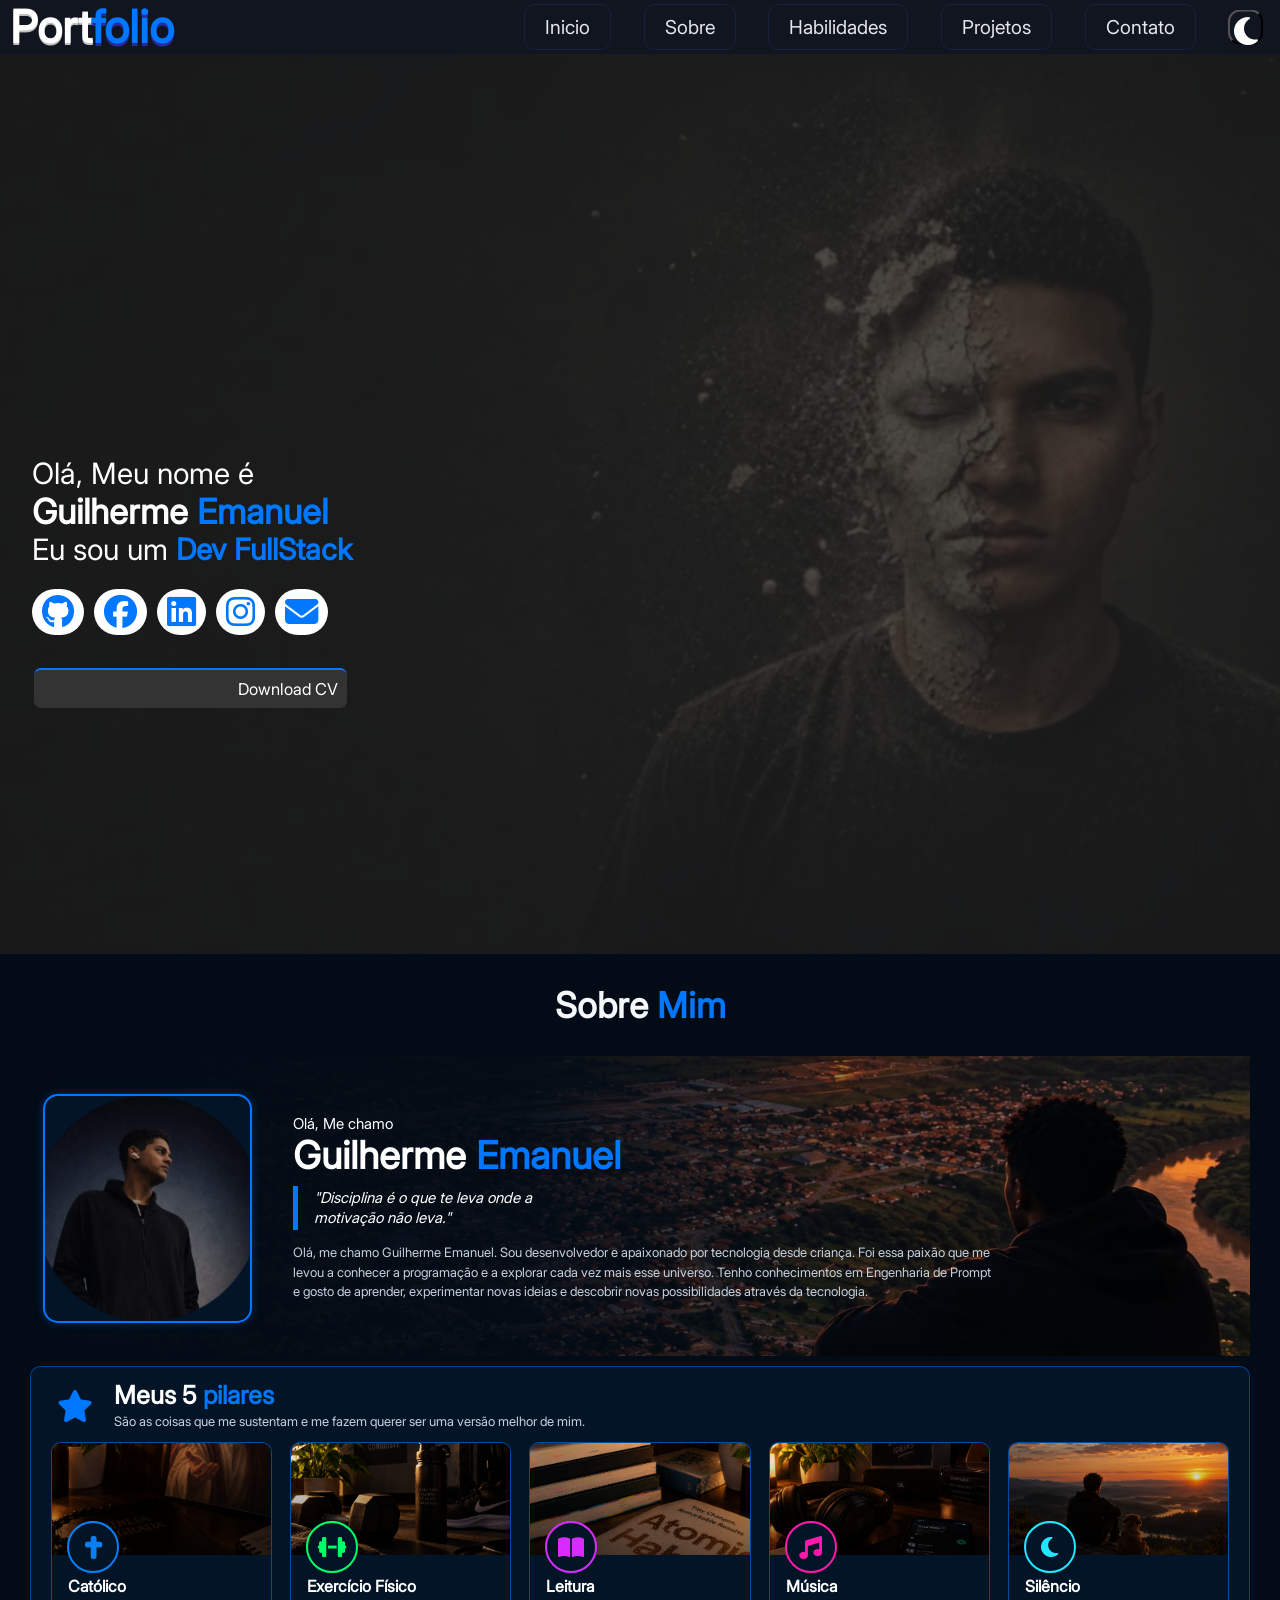
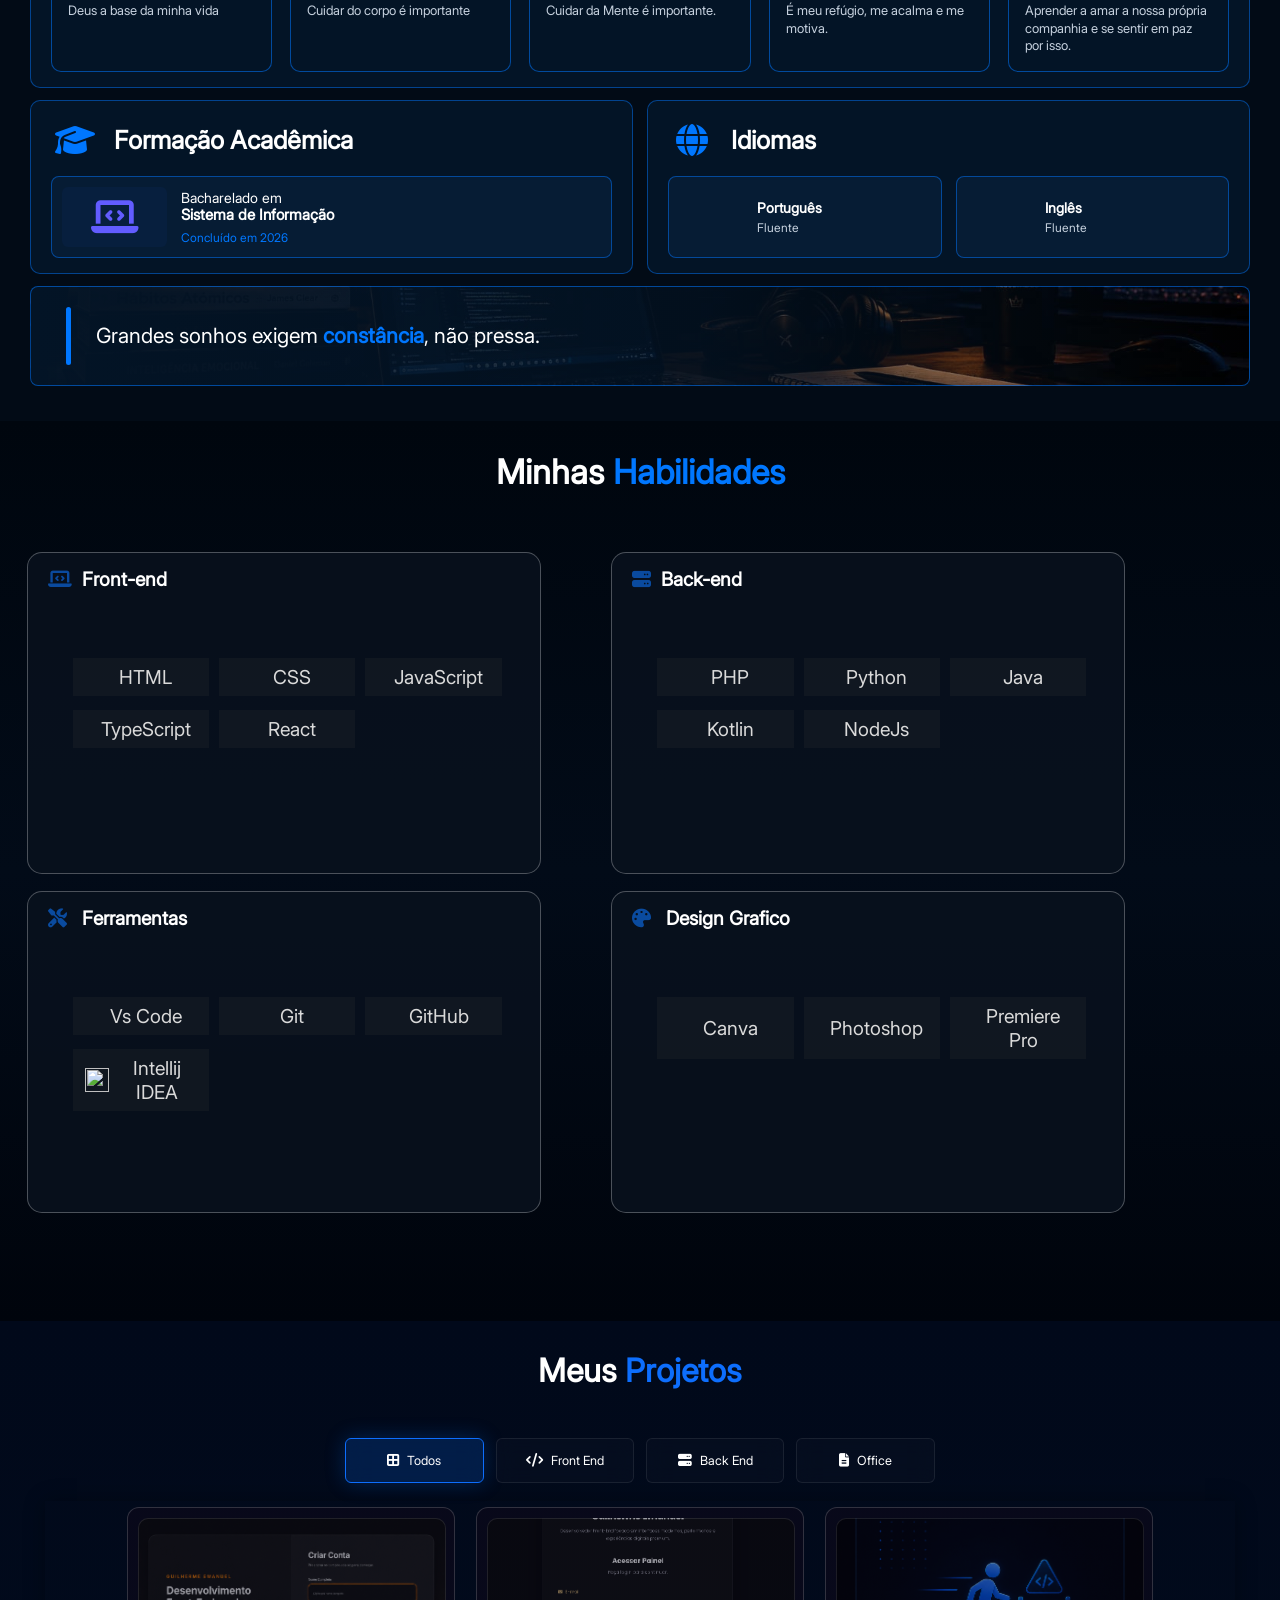
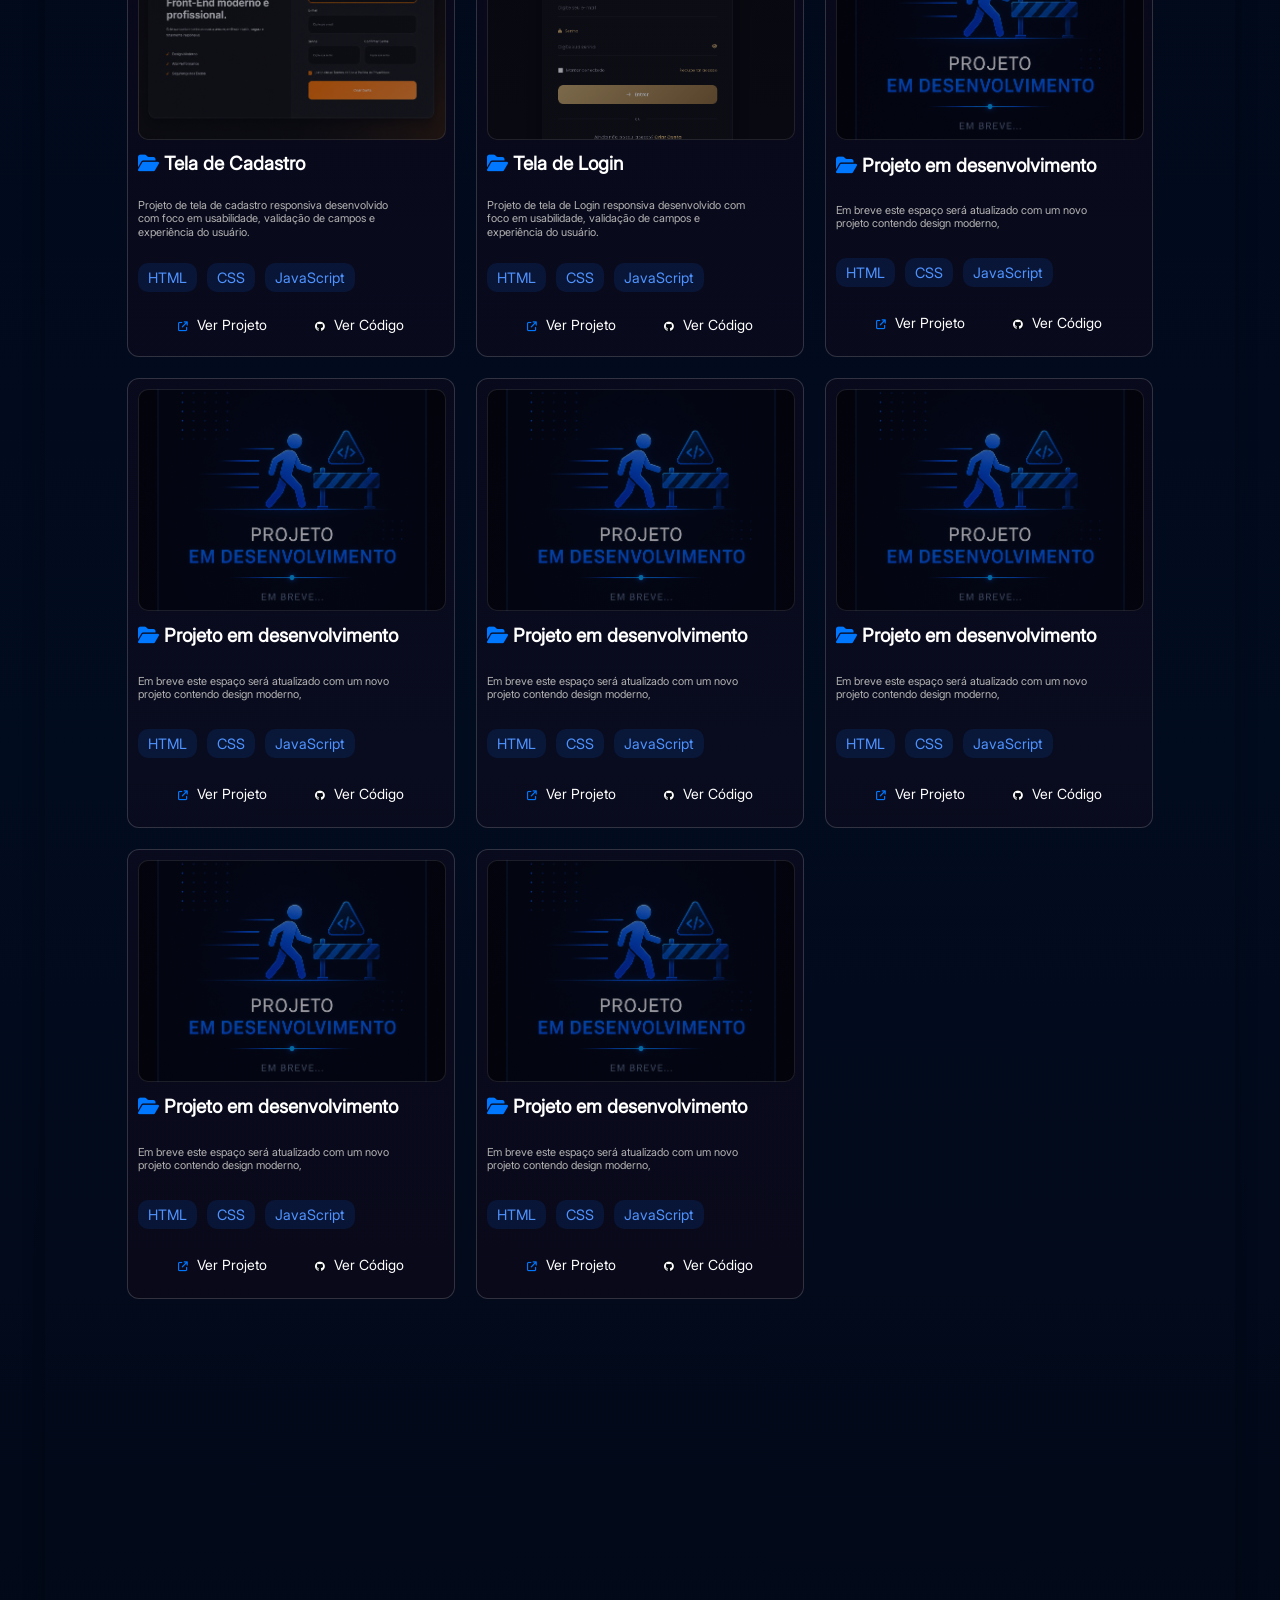
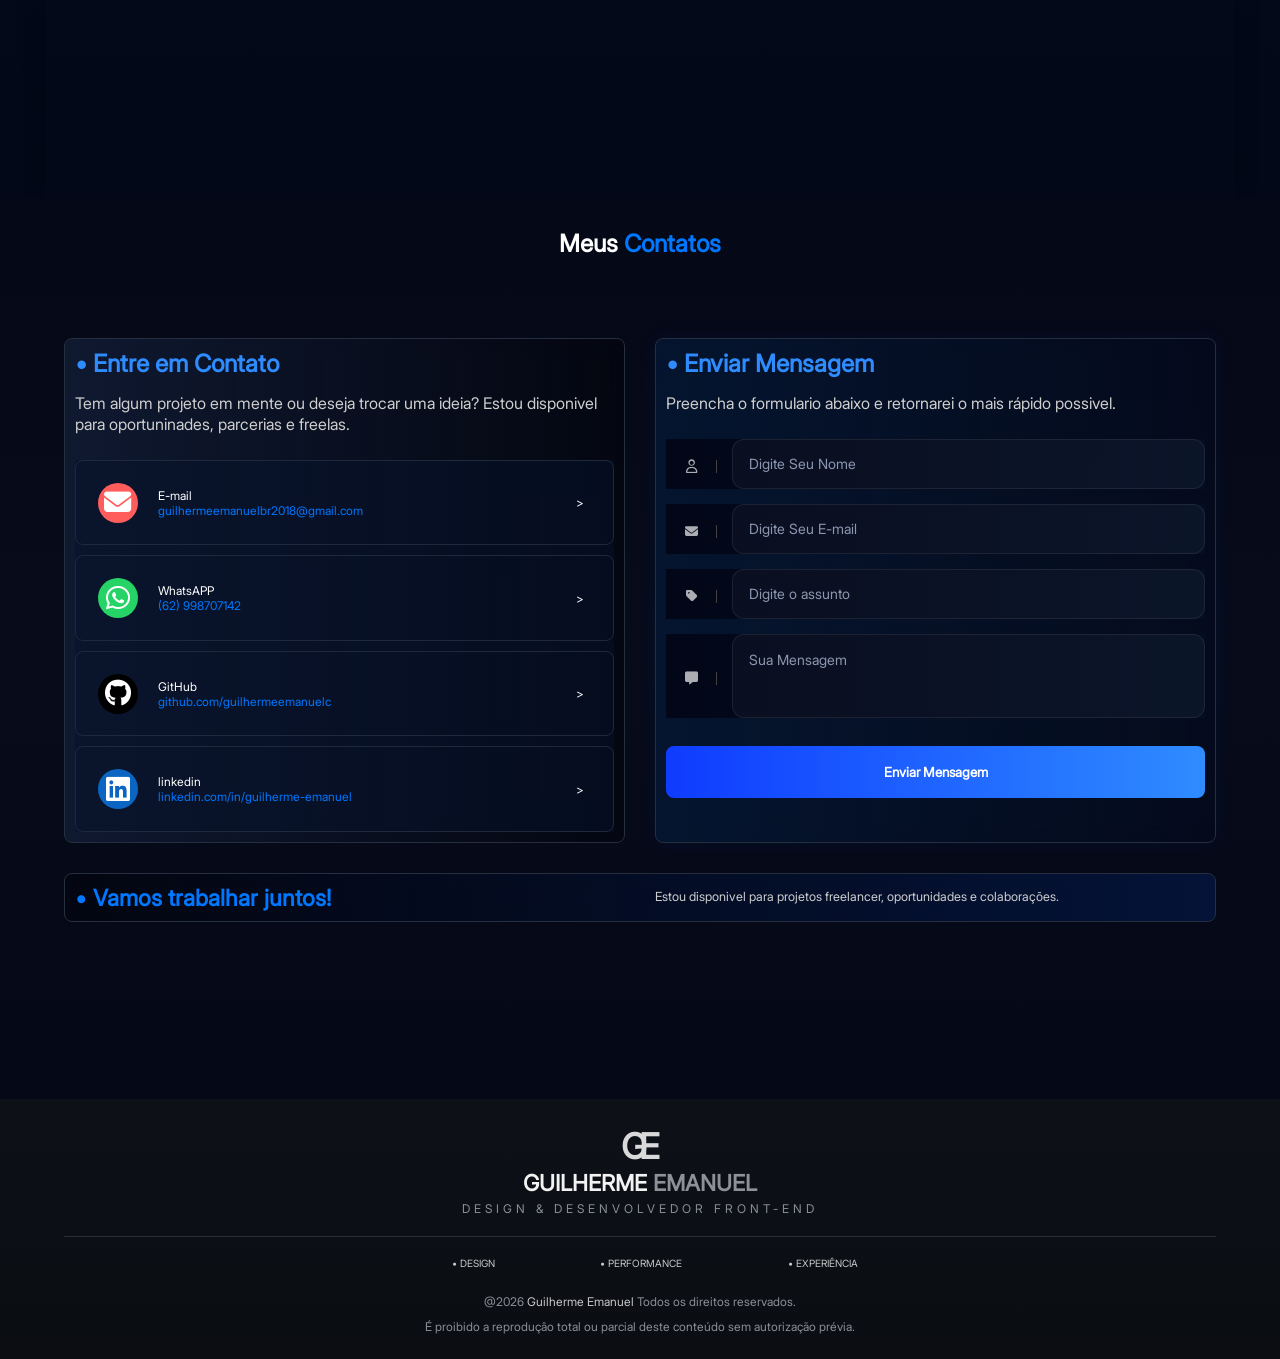
==== commit 89385042: "..." ====
--- a/index.html
+++ b/index.html
@@ -712,13 +712,13 @@
                             </div>
                             <div class="informacoes">
                                 <div>
-                                    <a href="mailto:guilhermeemanuelbr2017@gmail.com" class="contato-card">
+                                    <a href="mailto:guilhermeemanuelbr2018@gmail.com" class="contato-card">
                                         <div class="icon" id="email">
                                             <i class="fa-solid fa-envelope"></i>
                                         </div>
                                         <div>
                                             <h3>E-mail</h3>
-                                            <p>guilhermeemanuelbr2017@gmail.com</p>
+                                            <p>guilhermeemanuelbr2018@gmail.com</p>
                                         </div>
                                         <span>></span>
                                     </a>
@@ -777,7 +777,7 @@
                                         </div>
                                         <div class="form-group">
                                             <label><i class="fa-solid fa-tag"></i></label>
-                                            <input type="email" placeholder="Digite o assunto">
+                                            <input type="text" placeholder="Digite o assunto">
                                         </div>
                                         <div class="form-group">
                                             <label><i class="fa-solid fa-message"></i></label>
--- a/estilos/screen-mobile.css
+++ b/estilos/screen-mobile.css
@@ -65,6 +65,10 @@
 
     --corh1sobremim: #F8FAFC;
 
+    --overlay-apresentacao-1: rgba(5, 11, 20, 0.979);
+    --overlay-apresentacao-2: rgba(5, 11, 20, 0.70);
+    --overlay-apresentacao-3: rgba(5, 11, 20, 0.233);
+
     --fundosobremim: #050B14;
     --fundoelementos: #0A1422;
 
@@ -73,6 +77,7 @@
 
     --corh2: #F8FAFC;
     --corp: #B8C4D2;
+    --corp-apresentacao: rgb(184, 183, 183);
 
 
     /* Habilidades  */
@@ -168,14 +173,19 @@
 
     --corh1sobremim: #0B1220;
 
+    --overlay-apresentacao-1: rgba(244, 247, 251, 0.849);
+    --overlay-apresentacao-2: rgba(206, 206, 206, 0.65);
+    --overlay-apresentacao-3: rgba(214, 215, 216, 0.308);
+
     --fundosobremim: #F4F7FB;
     --fundoelementos: #FFFFFF;
 
     --fundodados: #E9EFF6;
     --fundofaculdade: #F8FAFC;
 
-    --corh2: #0B1220;
+    --corh2: #0b1220;
     --corp: #526173;
+    --corp-apresentacao: rgb(46, 45, 45);
 
 
 
@@ -587,7 +597,8 @@
     font-size: 1.8em;
     color: var(--corh1sobremim);
     text-align: center;
-    padding: 30px;
+    padding-top: 30px;
+    padding-bottom: 20px;
     margin: 0;
 }
 
@@ -722,7 +733,7 @@
 
     margin: 0;
 
-    color: var(--corp);
+    color: var(--corp-apresentacao);
 
     font-size: 11.5px;
     line-height: 1.32;
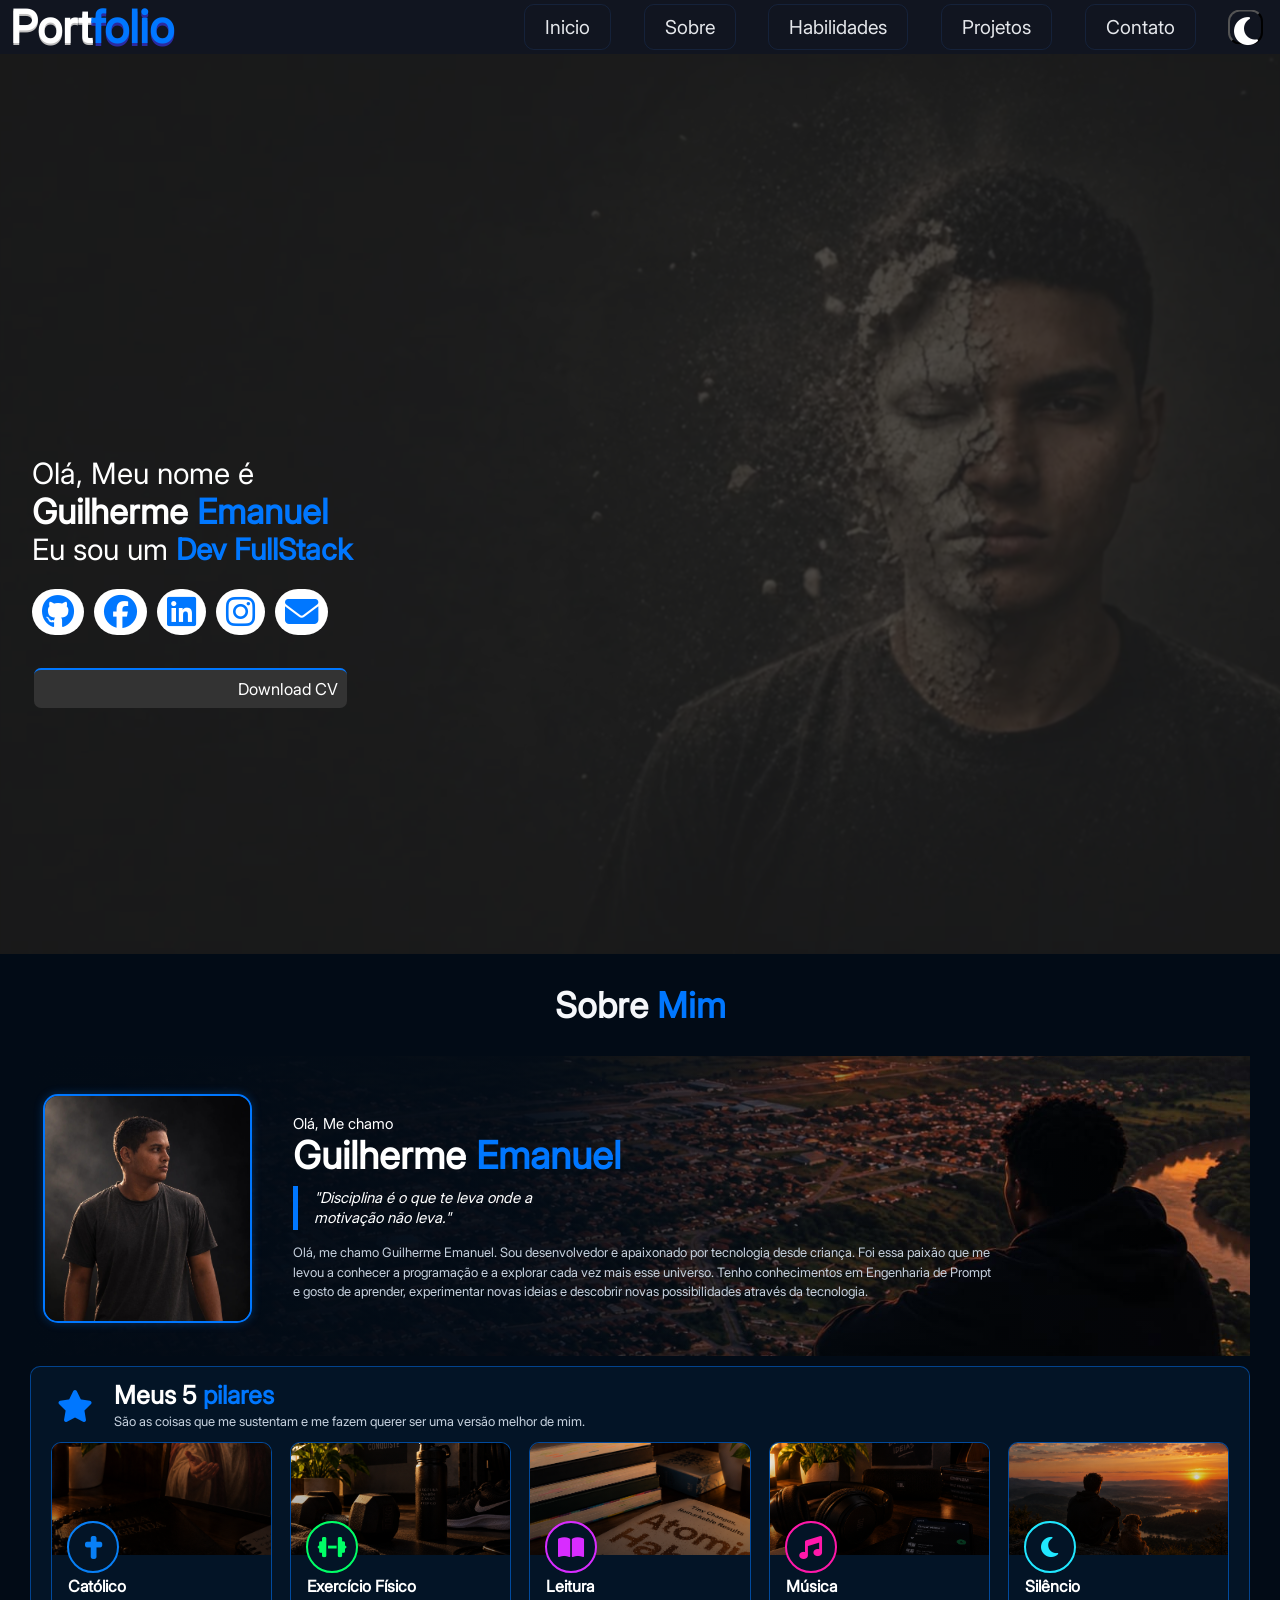
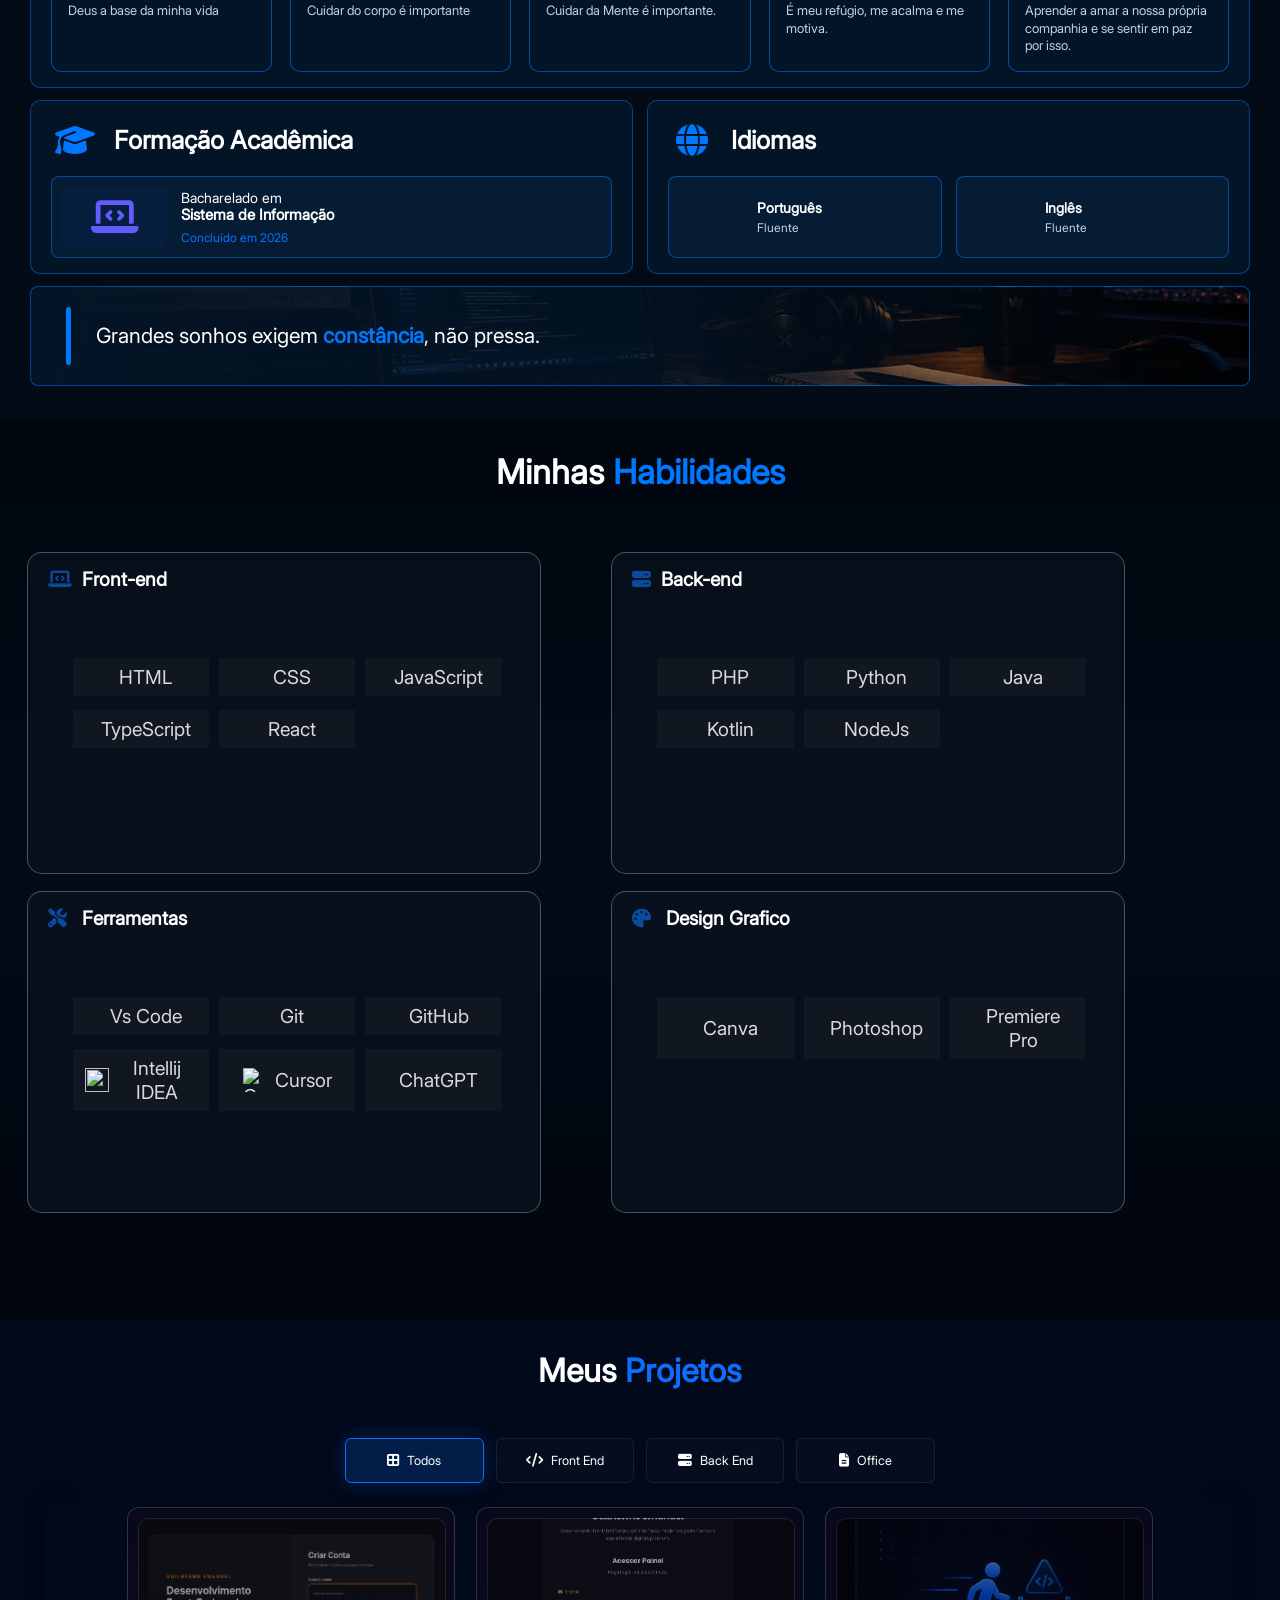
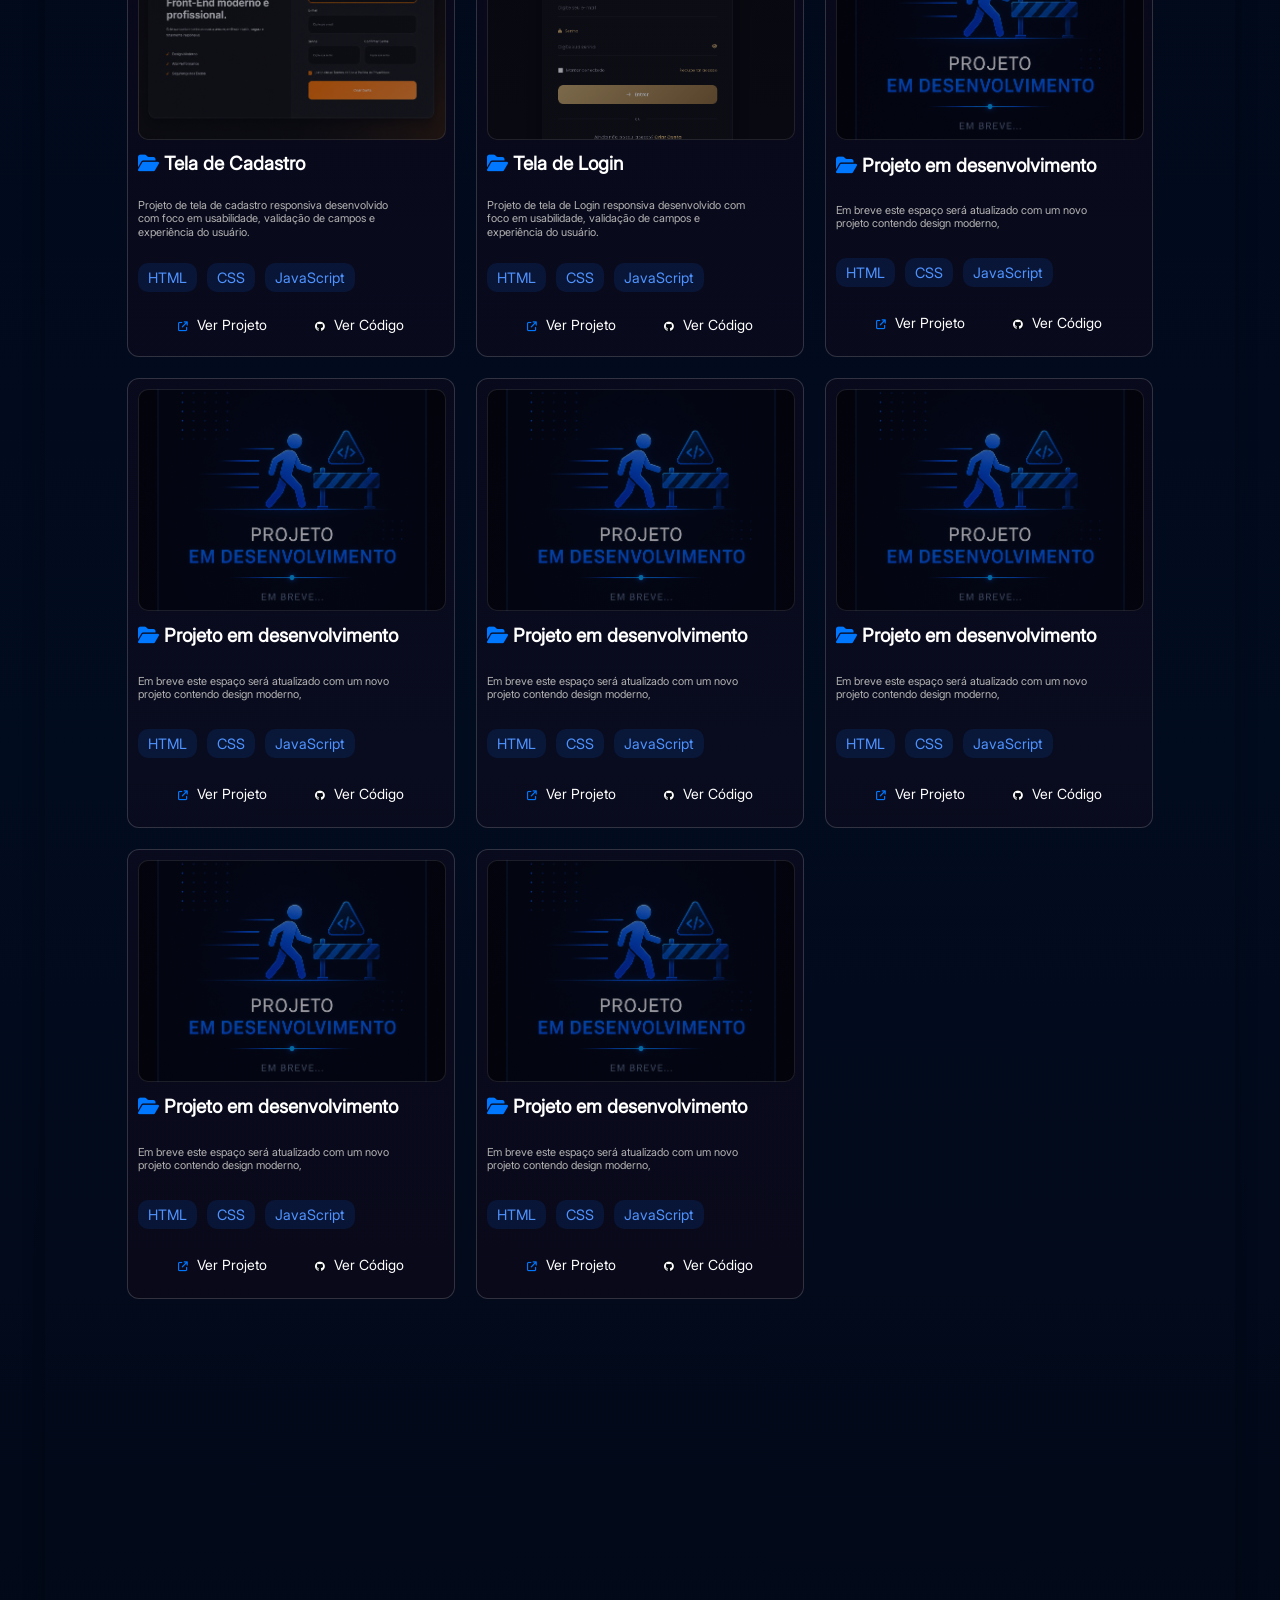
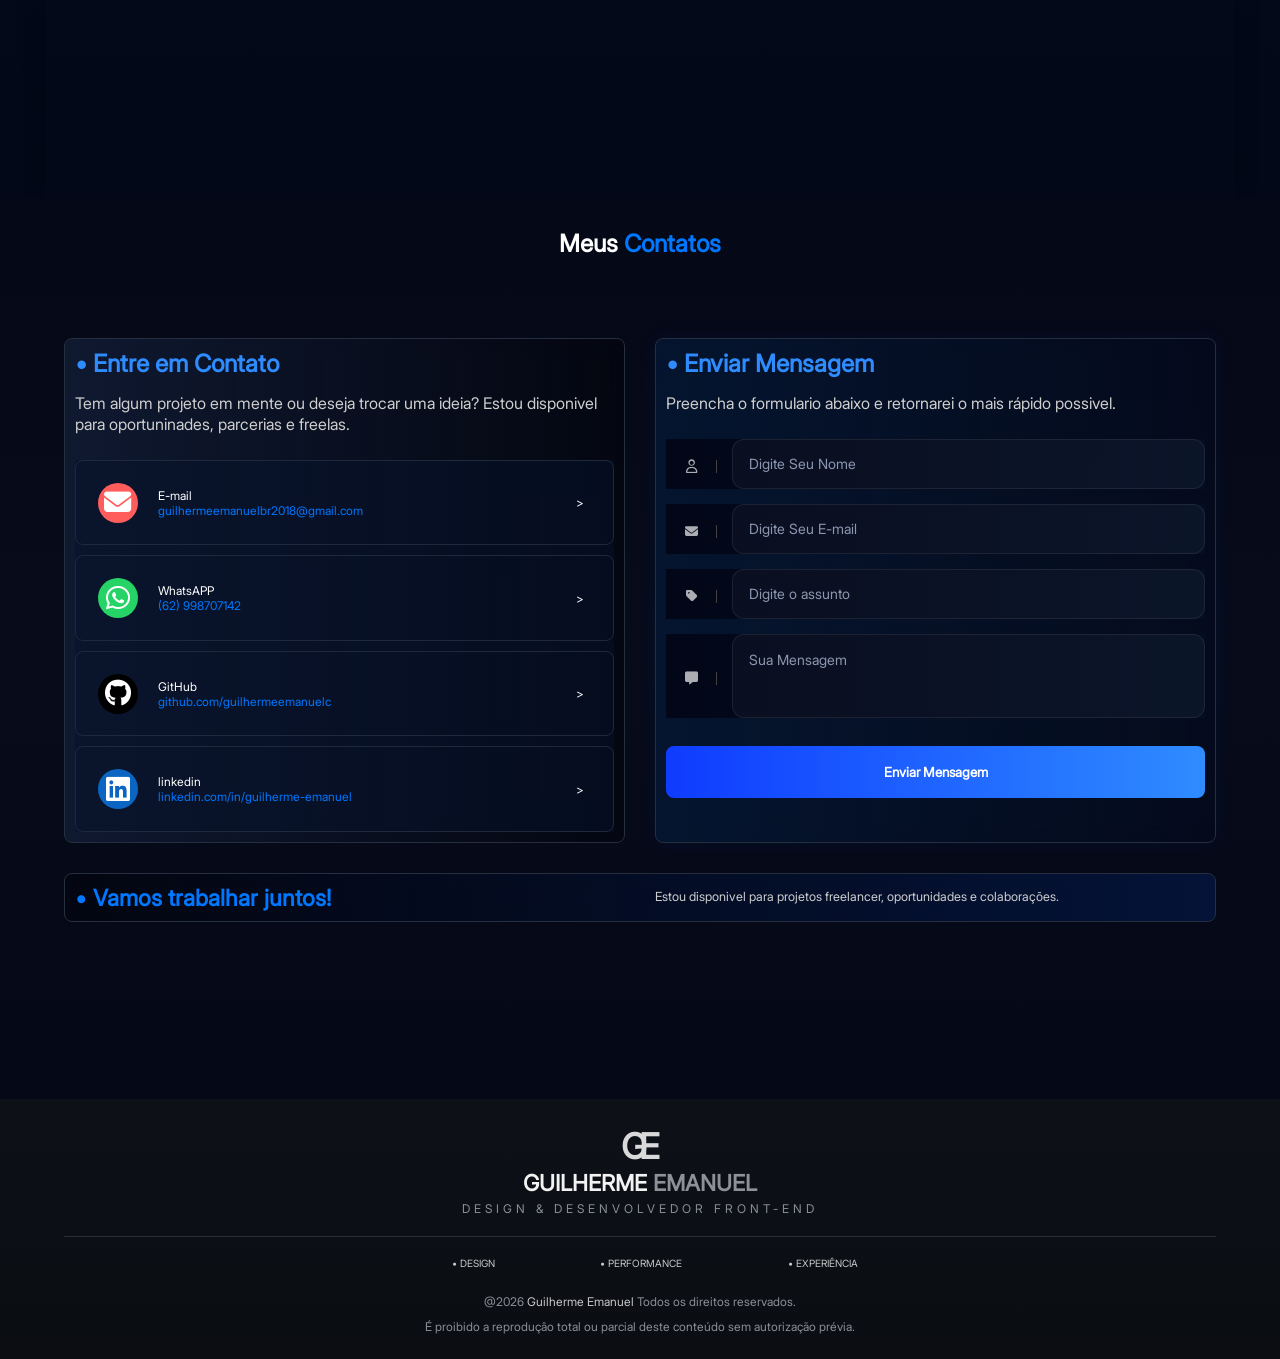
==== commit 3bc67483: "..." ====
--- a/index.html
+++ b/index.html
@@ -14,6 +14,7 @@
     <link href="https://fonts.googleapis.com/icon?family=Material+Icons"rel="stylesheet">
     <link rel="stylesheet" href="https://cdn.jsdelivr.net/npm/flag-icons/css/flag-icons.min.css">
     <link rel="stylesheet" href="https://cdn.jsdelivr.net/gh/devicons/devicon@latest/devicon.min.css">
+    <link rel="stylesheet" href="https://cdnjs.cloudflare.com/ajax/libs/font-awesome/7.0.0/css/all.min.css">
 </head>
 <body id="ini" >
     <header> 
@@ -98,7 +99,7 @@
             <div class="sobre-apresentacao">
 
                 <div class="sobre-foto">
-                    <img src="imagens/myimage.favicon.jpeg" alt="Guilherme Emanuel">
+                    <img src="imagens/sobre-mim/foto-perfil.jpeg" alt="Guilherme Emanuel">
                 </div>
 
                 <div class="sobre-introducao">
@@ -373,7 +374,7 @@
 
             </div>
 
-</section>
+            </section>
 
 
             <section id="habilidades"> 
@@ -409,6 +410,15 @@
                                 <img style="width: 24px; height: 24px; vertical-align: middle; margin-right: 8px;" src="https://cdn.jsdelivr.net/gh/devicons/devicon@latest/icons/intellij/intellij-original.svg" />
                                 Intellij IDEA
                             </p>
+                            <p>
+                                <img
+                                    style="width: 24px; height: 24px; vertical-align: middle; margin-right: 8px;"
+                                    src="https://www.cursor.com/assets/images/logo.svg"
+                                    alt="Cursor"
+                                >
+                                Cursor
+                            </p>
+                            <p><i class="fa-brands fa-openai"></i>ChatGPT</p>
                         </div>
                     </div>
                     <div class="bolha">
--- a/estilos/screen-mobile.css
+++ b/estilos/screen-mobile.css
@@ -79,6 +79,11 @@
     --corp: #B8C4D2;
     --corp-apresentacao: rgb(184, 183, 183);
 
+    --overlay-frase-1: rgba(1, 3, 7, 0.966);
+    --overlay-frase-2: rgba(5, 11, 20, 0.40);
+
+
+    
 
     /* Habilidades  */
 
@@ -173,9 +178,9 @@
 
     --corh1sobremim: #0B1220;
 
-    --overlay-apresentacao-1: rgba(244, 247, 251, 0.849);
-    --overlay-apresentacao-2: rgba(206, 206, 206, 0.65);
-    --overlay-apresentacao-3: rgba(214, 215, 216, 0.308);
+    --overlay-apresentacao-1: rgba(187, 184, 184, 0.952);
+    --overlay-apresentacao-2: rgba(105, 105, 105, 0.692);
+    --overlay-apresentacao-3: rgba(214, 215, 216, 0.096);
 
     --fundosobremim: #F4F7FB;
     --fundoelementos: #FFFFFF;
@@ -185,7 +190,10 @@
 
     --corh2: #0b1220;
     --corp: #526173;
-    --corp-apresentacao: rgb(46, 45, 45);
+    --corp-apresentacao: rgb(184, 182, 182);
+
+    --overlay-frase-1: rgba(244, 247, 251, 0.979);
+    --overlay-frase-2: rgba(244, 247, 251, 0.199);
 
 
 
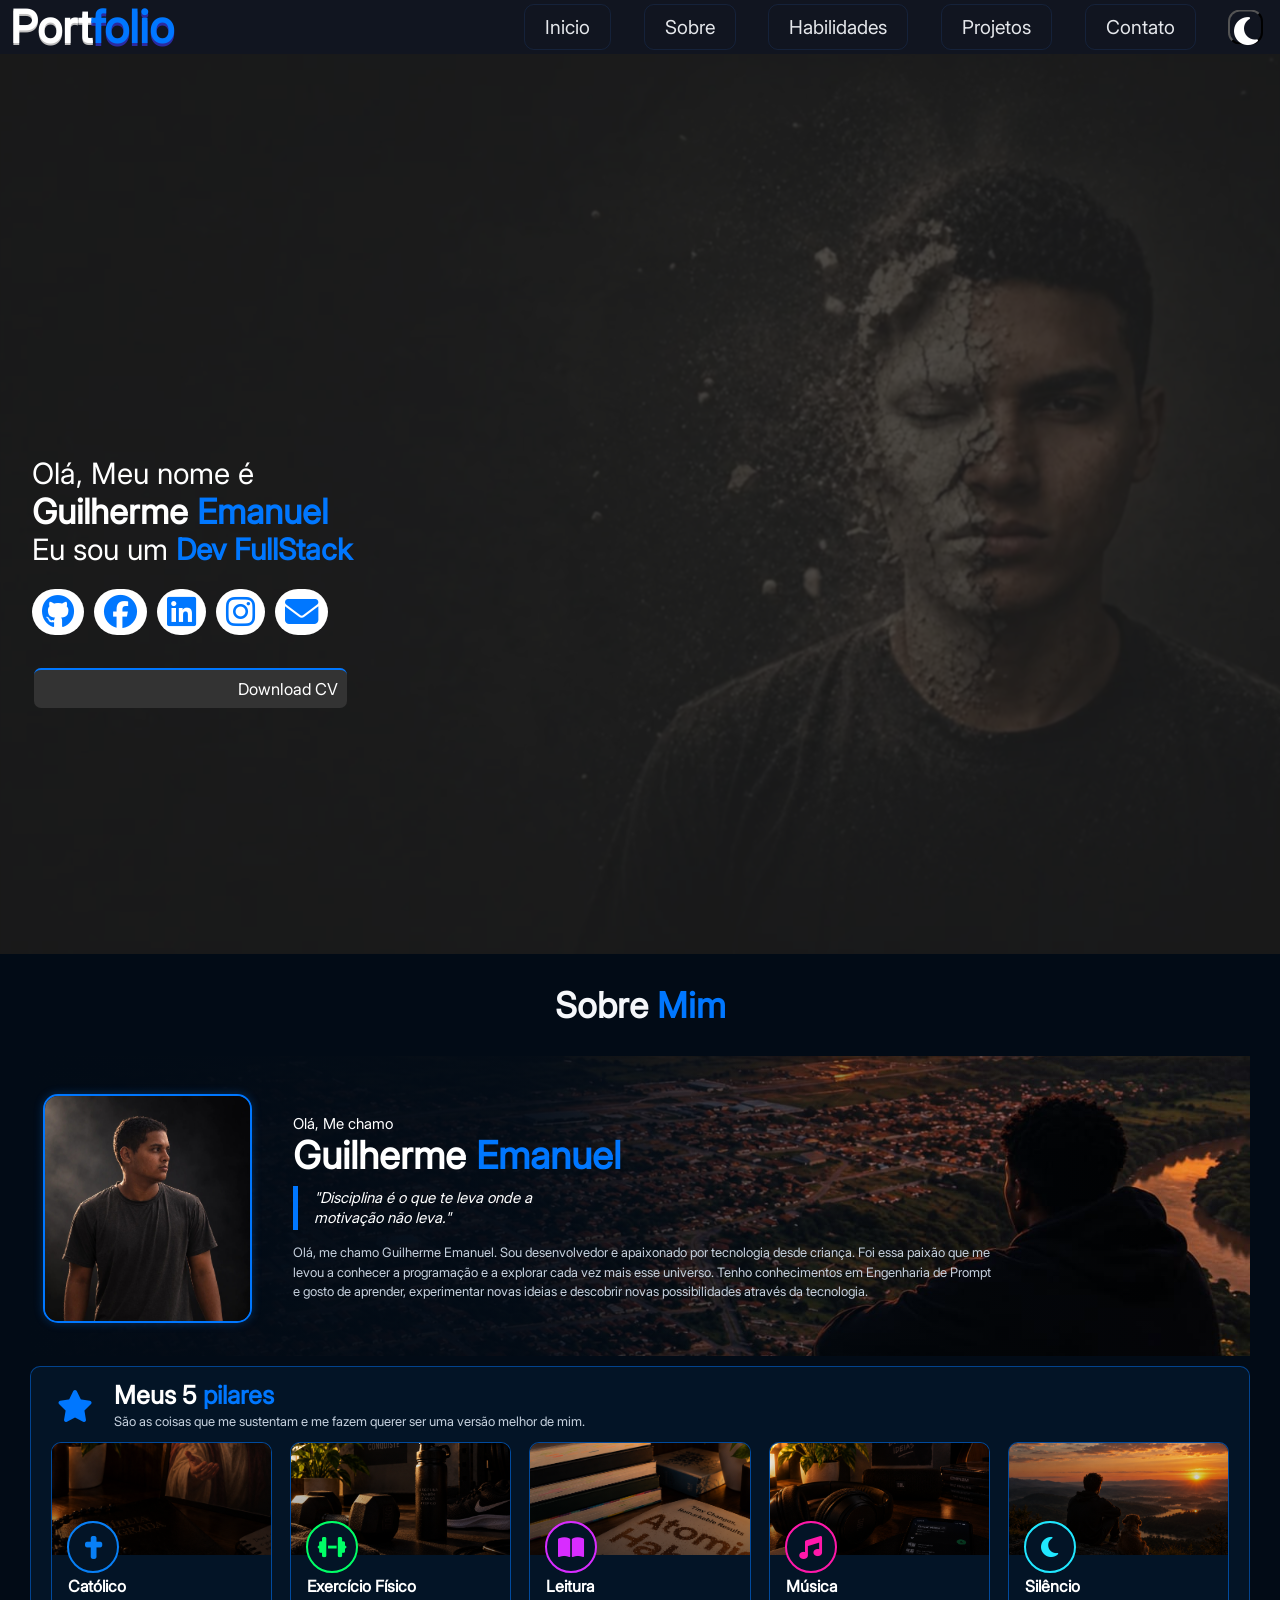
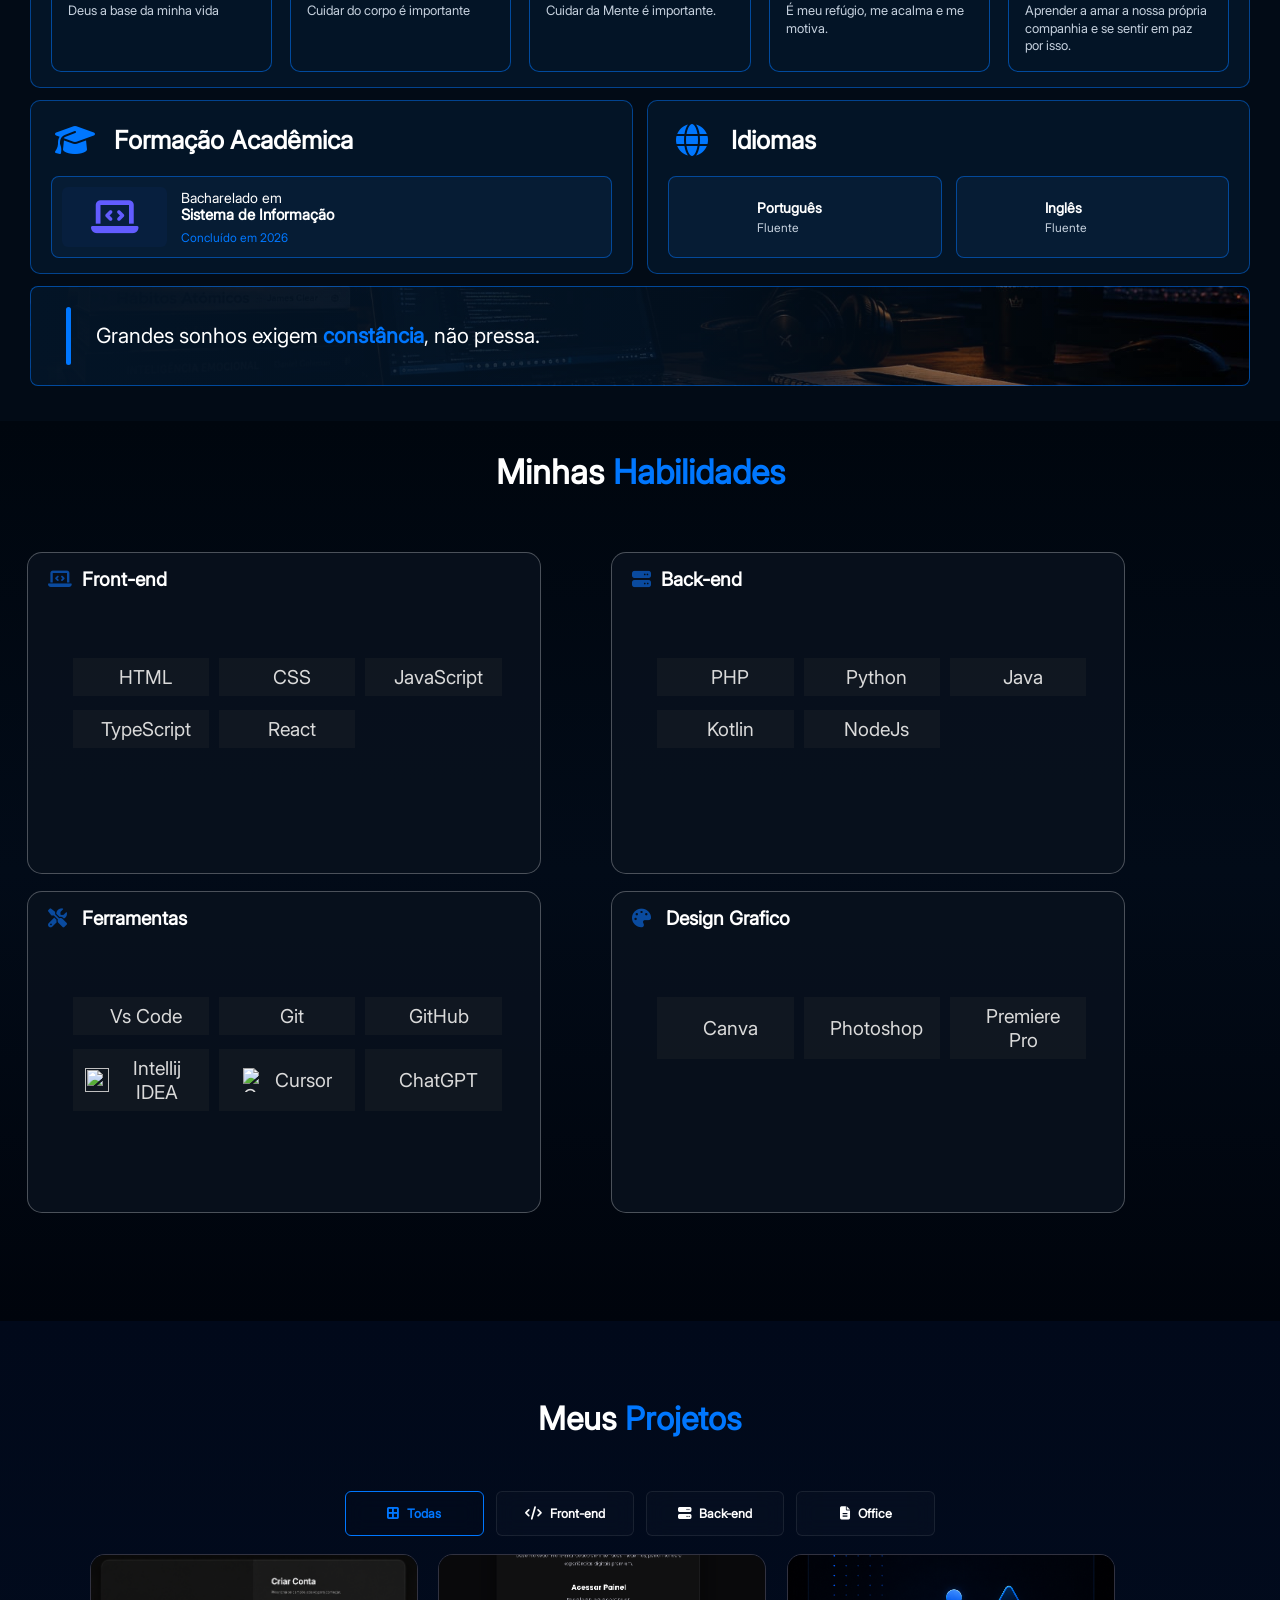
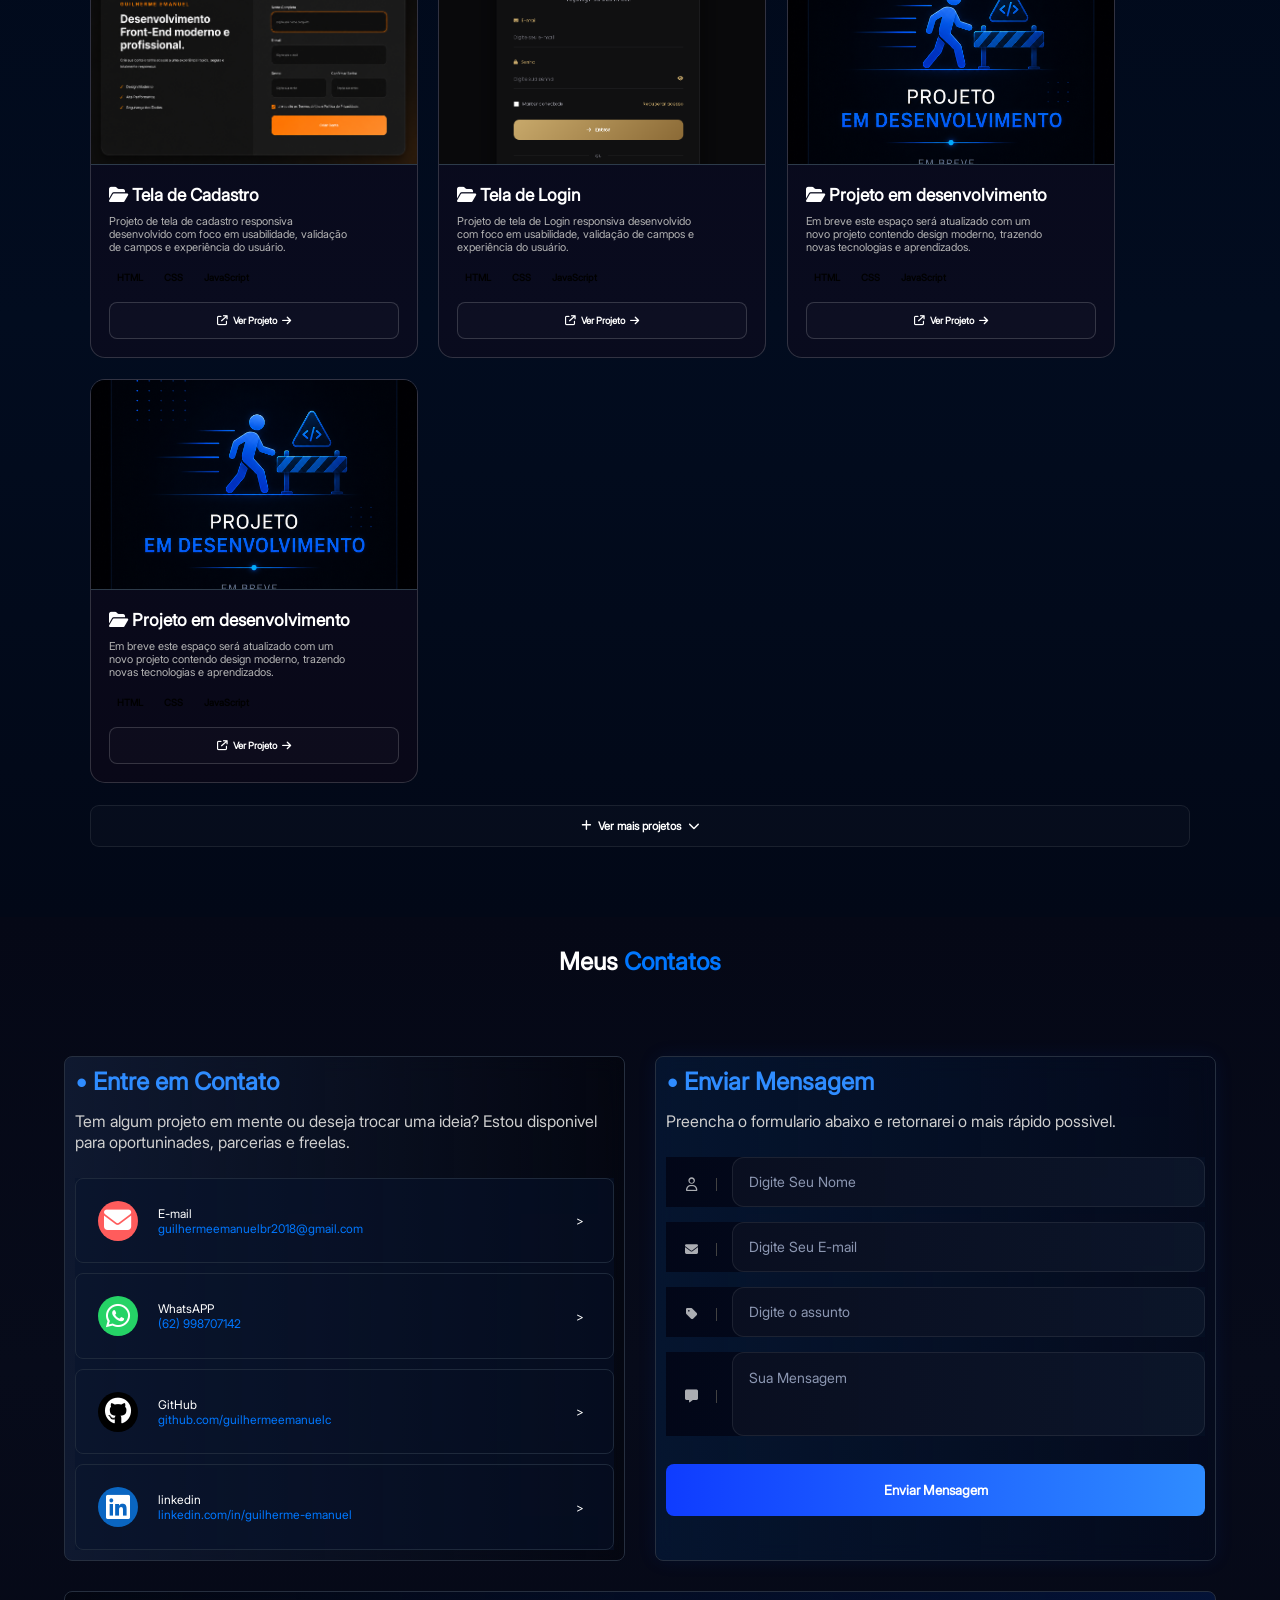
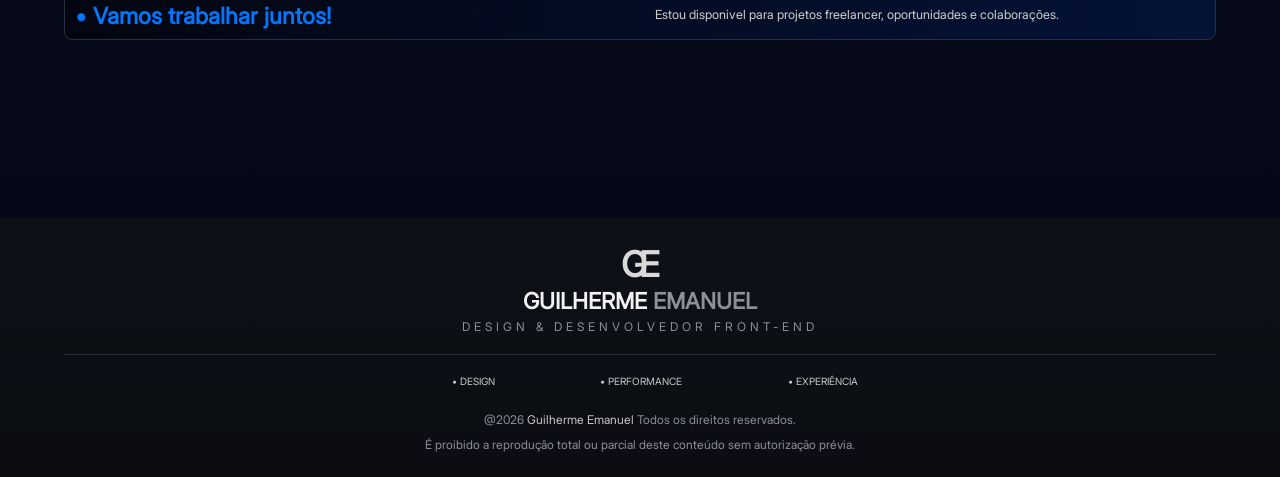
==== commit d1e66f79: "Atualizando a aba Projetos" ====
--- a/index.html
+++ b/index.html
@@ -433,284 +433,493 @@
                     </div>
                 </div>
             </section>
-            <section id="projetos">
-    <h1>Meus <span>Projetos</span></h1>
+
+
+
+
+
+                    <!-- Projetos  -->
+
+
+                
+
+<section id="projetos">
+
+    <div class="projetos-background"></div>
+
+    <div class="titulo-projetos">
+        <h1>Meus <span>Projetos</span></h1>
+    </div>
 
     <article>
 
+        <!-- FILTROS -->
         <div class="filtro">
-            <button class="filtro-ativo" data-filtro="todos">
-                <p><i class="fa-solid fa-border-all"></i> Todos</p>
+
+            <button type="button"
+                    class="filtro-ativo"
+                    data-filtro="todos">
+
+                <i class="fa-solid fa-border-all"></i>
+                <span>Todas</span>
+
             </button>
 
-            <button data-filtro="frontend">
-                <p><i class="fa-solid fa-code"></i> Front End</p>
+            <button type="button"
+                    data-filtro="frontend">
+
+                <i class="fa-solid fa-code"></i>
+                <span>Front-end</span>
+
             </button>
 
-            <button data-filtro="backend">
-                <p><i class="fa-solid fa-server"></i> Back End</p>
+            <button type="button"
+                    data-filtro="backend">
+
+                <i class="fa-solid fa-server"></i>
+                <span>Back-end</span>
+
             </button>
 
-            <button data-filtro="office">
-                <p><i class="fa-solid fa-file-lines"></i> Office</p>
+            <button type="button"
+                    data-filtro="office">
+
+                <i class="fa-solid fa-file-lines"></i>
+                <span>Office</span>
+
             </button>
+
         </div>
 
+
+        <!-- PROJETOS -->
         <div class="projetos">
 
-            <div class="card-projeto" data-filtro="frontend">
-                <div class="imagem1"></div>
+
+            <!-- PROJETO 1 -->
+            <div class="card-projeto"
+                 data-filtro="frontend">
+
+                <div class="imagem-projeto imagem1">
+                    <img src="imagens/projetosIMG/Tela-de-Cadastro.png"
+                         alt="Imagem do projeto Tela de Cadastro">
+                </div>
 
                 <div class="conteudo">
-                    <h3><i class="fa-solid fa-folder-open"></i> Tela de Cadastro</h3>
+
+                    <h3>
+                        <i class="fa-solid fa-folder-open"></i>
+                        Tela de Cadastro
+                    </h3>
 
                     <p>
-                        Projeto de tela de cadastro responsiva desenvolvido com foco em usabilidade,
-                        validação de campos e experiência do usuário.
+                        Projeto de tela de cadastro responsiva desenvolvido
+                        com foco em usabilidade, validação de campos e
+                        experiência do usuário.
                     </p>
 
                     <div class="tecnologias">
+
                         <span>HTML</span>
                         <span>CSS</span>
                         <span>JavaScript</span>
+
                     </div>
 
                     <div class="links-projeto">
-                        <a href="My Project/projeto-cadastro/cadastro-one/index.html" target="_blank">
-                            <i id="verprojeto" class="fa-solid fa-arrow-up-right-from-square"></i>
-                            Ver Projeto
+
+                        <a href="My Project/projeto-cadastro/cadastro-one/index.html"
+                           target="_blank">
+
+                            <i class="fa-solid fa-arrow-up-right-from-square"></i>
+
+                            <span>Ver Projeto</span>
+
+                            <i class="fa-solid fa-arrow-right"></i>
+
                         </a>
 
-                        <a href="https://github.com/Guilhermeemanuelc/My-Project/tree/69b0945ff9f76ecb67ceefe9a0c6c54d1dc057d8/projeto-cadastro/cadastro-one" target="_blank">
-                            <i id="vercodigo" class="fa-brands fa-github"></i>
-                            Ver Código
-                        </a>
-                    </div>
-                </div>
-            </div>
-
-
-            <div class="card-projeto" data-filtro="frontend">
-                <div class="imagem2"></div>
+                    </div>
+
+                </div>
+
+            </div>
+
+
+            <!-- PROJETO 2 -->
+            <div class="card-projeto"
+                 data-filtro="frontend">
+
+                <div class="imagem-projeto imagem2">
+                    <img src="imagens/projetosIMG/tela-de-login-one.png"
+                         alt="Imagem do projeto Tela de Login">
+                </div>
 
                 <div class="conteudo">
-                    <h3><i class="fa-solid fa-folder-open"></i> Tela de Login</h3>
+
+                    <h3>
+                        <i class="fa-solid fa-folder-open"></i>
+                        Tela de Login
+                    </h3>
 
                     <p>
-                        Projeto de tela de Login responsiva desenvolvido com foco em usabilidade,
-                        validação de campos e experiência do usuário.
+                        Projeto de tela de Login responsiva desenvolvido
+                        com foco em usabilidade, validação de campos e
+                        experiência do usuário.
                     </p>
 
                     <div class="tecnologias">
+
                         <span>HTML</span>
                         <span>CSS</span>
                         <span>JavaScript</span>
+
                     </div>
 
                     <div class="links-projeto">
-                        <a href="My Project/Tela-de-Login/login-one/index.html" target="_blank">
-                            <i id="verprojeto" class="fa-solid fa-arrow-up-right-from-square"></i>
-                            Ver Projeto
+
+                        <a href="My Project/Tela-de-Login/login-one/index.html"
+                           target="_blank">
+
+                            <i class="fa-solid fa-arrow-up-right-from-square"></i>
+
+                            <span>Ver Projeto</span>
+
+                            <i class="fa-solid fa-arrow-right"></i>
+
                         </a>
 
-                        <a href="https://github.com/Guilhermeemanuelc/Portfolio/tree/61cb3ffdd6fa3cde41e62815870edf96b29a1e94/My%20Project/Tela-de-Login/login-one" target="_blank">
-                            <i id="vercodigo" class="fa-brands fa-github"></i>
-                            Ver Código
-                        </a>
-                    </div>
-                </div>
-            </div>
-
-
-            <div class="card-projeto" data-filtro="frontend">
-                <div class="imagem3"></div>
+                    </div>
+
+                </div>
+
+            </div>
+
+
+            <!-- PROJETO 3 -->
+            <div class="card-projeto"
+                 data-filtro="frontend">
+
+                <div class="imagem-projeto imagem3">
+                    <img src="imagens/projetosIMG/projeto-em-desenvolvimento.png"
+                         alt="Projeto em desenvolvimento">
+                </div>
 
                 <div class="conteudo">
-                    <h3><i class="fa-solid fa-folder-open"></i> Projeto em desenvolvimento</h3>
+
+                    <h3>
+                        <i class="fa-solid fa-folder-open"></i>
+                        Projeto em desenvolvimento
+                    </h3>
 
                     <p>
-                        Em breve este espaço será atualizado com um novo projeto contendo design moderno,
+                        Em breve este espaço será atualizado com um novo
+                        projeto contendo design moderno, trazendo novas
+                        tecnologias e aprendizados.
                     </p>
 
                     <div class="tecnologias">
+
                         <span>HTML</span>
                         <span>CSS</span>
                         <span>JavaScript</span>
+
                     </div>
 
                     <div class="links-projeto">
-                        <a href="" target="_blank">
-                            <i id="verprojeto" class="fa-solid fa-arrow-up-right-from-square"></i>
-                            Ver Projeto
+
+                        <a href="#"
+                           class="projeto-indisponivel">
+
+                            <i class="fa-solid fa-arrow-up-right-from-square"></i>
+
+                            <span>Ver Projeto</span>
+
+                            <i class="fa-solid fa-arrow-right"></i>
+
                         </a>
 
-                        <a href="" target="_blank">
-                            <i id="vercodigo" class="fa-brands fa-github"></i>
-                            Ver Código
-                        </a>
-                    </div>
-                </div>
-            </div>
-
-
-            <div class="card-projeto" data-filtro="office">
-                <div class="imagem4"></div>
+                    </div>
+
+                </div>
+
+            </div>
+
+
+            <!-- PROJETO 4 -->
+            <div class="card-projeto"
+                 data-filtro="office">
+
+                <div class="imagem-projeto imagem4">
+                    <img src="imagens/projetosIMG/projeto-em-desenvolvimento.png"
+                         alt="Projeto em desenvolvimento">
+                </div>
 
                 <div class="conteudo">
-                    <h3><i class="fa-solid fa-folder-open"></i> Projeto em desenvolvimento</h3>
+
+                    <h3>
+                        <i class="fa-solid fa-folder-open"></i>
+                        Projeto em desenvolvimento
+                    </h3>
 
                     <p>
-                        Em breve este espaço será atualizado com um novo projeto contendo design moderno,
+                        Em breve este espaço será atualizado com um novo
+                        projeto contendo design moderno, trazendo novas
+                        tecnologias e aprendizados.
                     </p>
 
                     <div class="tecnologias">
+
                         <span>HTML</span>
                         <span>CSS</span>
                         <span>JavaScript</span>
+
                     </div>
 
                     <div class="links-projeto">
-                        <a href="" target="_blank">
-                            <i id="verprojeto" class="fa-solid fa-arrow-up-right-from-square"></i>
-                            Ver Projeto
+
+                        <a href="#"
+                           class="projeto-indisponivel">
+
+                            <i class="fa-solid fa-arrow-up-right-from-square"></i>
+
+                            <span>Ver Projeto</span>
+
+                            <i class="fa-solid fa-arrow-right"></i>
+
                         </a>
 
-                        <a href="" target="_blank">
-                            <i id="vercodigo" class="fa-brands fa-github"></i>
-                            Ver Código
-                        </a>
-                    </div>
-                </div>
-            </div>
-
-
-            <div class="card-projeto" data-filtro="backend">
-                <div class="imagem3"></div>
+                    </div>
+
+                </div>
+
+            </div>
+
+
+            <!-- PROJETO 5 -->
+            <div class="card-projeto"
+                 data-filtro="backend">
+
+                <div class="imagem-projeto imagem5">
+                    <img src="imagens/projetosIMG/projeto-em-desenvolvimento.png"
+                         alt="Projeto em desenvolvimento">
+                </div>
 
                 <div class="conteudo">
-                    <h3><i class="fa-solid fa-folder-open"></i> Projeto em desenvolvimento</h3>
+
+                    <h3>
+                        <i class="fa-solid fa-folder-open"></i>
+                        Projeto em desenvolvimento
+                    </h3>
 
                     <p>
-                        Em breve este espaço será atualizado com um novo projeto contendo design moderno,
+                        Em breve este espaço será atualizado com um novo
+                        projeto contendo design moderno, trazendo novas
+                        tecnologias e aprendizados.
                     </p>
 
                     <div class="tecnologias">
+
                         <span>HTML</span>
                         <span>CSS</span>
                         <span>JavaScript</span>
+
                     </div>
 
                     <div class="links-projeto">
-                        <a href="" target="_blank">
-                            <i id="verprojeto" class="fa-solid fa-arrow-up-right-from-square"></i>
-                            Ver Projeto
+
+                        <a href="#"
+                           class="projeto-indisponivel">
+
+                            <i class="fa-solid fa-arrow-up-right-from-square"></i>
+
+                            <span>Ver Projeto</span>
+
+                            <i class="fa-solid fa-arrow-right"></i>
+
                         </a>
 
-                        <a href="" target="_blank">
-                            <i id="vercodigo" class="fa-brands fa-github"></i>
-                            Ver Código
-                        </a>
-                    </div>
-                </div>
-            </div>
-
-
-            <div class="card-projeto" data-filtro="backend">
-                <div class="imagem4"></div>
+                    </div>
+
+                </div>
+
+            </div>
+
+
+            <!-- PROJETO 6 -->
+            <div class="card-projeto"
+                 data-filtro="backend">
+
+                <div class="imagem-projeto imagem6">
+                    <img src="imagens/projetosIMG/projeto-em-desenvolvimento.png"
+                         alt="Projeto em desenvolvimento">
+                </div>
 
                 <div class="conteudo">
-                    <h3><i class="fa-solid fa-folder-open"></i> Projeto em desenvolvimento</h3>
+
+                    <h3>
+                        <i class="fa-solid fa-folder-open"></i>
+                        Projeto em desenvolvimento
+                    </h3>
 
                     <p>
-                        Em breve este espaço será atualizado com um novo projeto contendo design moderno,
+                        Em breve este espaço será atualizado com um novo
+                        projeto contendo design moderno, trazendo novas
+                        tecnologias e aprendizados.
                     </p>
 
                     <div class="tecnologias">
+
                         <span>HTML</span>
                         <span>CSS</span>
                         <span>JavaScript</span>
+
                     </div>
 
                     <div class="links-projeto">
-                        <a href="" target="_blank">
-                            <i id="verprojeto" class="fa-solid fa-arrow-up-right-from-square"></i>
-                            Ver Projeto
+
+                        <a href="#"
+                           class="projeto-indisponivel">
+
+                            <i class="fa-solid fa-arrow-up-right-from-square"></i>
+
+                            <span>Ver Projeto</span>
+
+                            <i class="fa-solid fa-arrow-right"></i>
+
                         </a>
 
-                        <a href="" target="_blank">
-                            <i id="vercodigo" class="fa-brands fa-github"></i>
-                            Ver Código
-                        </a>
-                    </div>
-                </div>
-            </div>
-
-
-            <div class="card-projeto" data-filtro="office">
-                <div class="imagem5"></div>
+                    </div>
+
+                </div>
+
+            </div>
+
+
+            <!-- PROJETO 7 -->
+            <div class="card-projeto"
+                 data-filtro="office">
+
+                <div class="imagem-projeto imagem7">
+                    <img src="imagens/projetosIMG/projeto-em-desenvolvimento.png"
+                         alt="Projeto em desenvolvimento">
+                </div>
 
                 <div class="conteudo">
-                    <h3><i class="fa-solid fa-folder-open"></i> Projeto em desenvolvimento</h3>
+
+                    <h3>
+                        <i class="fa-solid fa-folder-open"></i>
+                        Projeto em desenvolvimento
+                    </h3>
 
                     <p>
-                        Em breve este espaço será atualizado com um novo projeto contendo design moderno,
+                        Em breve este espaço será atualizado com um novo
+                        projeto contendo design moderno, trazendo novas
+                        tecnologias e aprendizados.
                     </p>
 
                     <div class="tecnologias">
+
                         <span>HTML</span>
                         <span>CSS</span>
                         <span>JavaScript</span>
+
                     </div>
 
                     <div class="links-projeto">
-                        <a href="" target="_blank">
-                            <i id="verprojeto" class="fa-solid fa-arrow-up-right-from-square"></i>
-                            Ver Projeto
+
+                        <a href="#"
+                           class="projeto-indisponivel">
+
+                            <i class="fa-solid fa-arrow-up-right-from-square"></i>
+
+                            <span>Ver Projeto</span>
+
+                            <i class="fa-solid fa-arrow-right"></i>
+
                         </a>
 
-                        <a href="" target="_blank">
-                            <i id="vercodigo" class="fa-brands fa-github"></i>
-                            Ver Código
-                        </a>
-                    </div>
-                </div>
-            </div>
-
-
-            <div class="card-projeto" data-filtro="backend">
-                <div class="imagem6"></div>
+                    </div>
+
+                </div>
+
+            </div>
+
+
+            <!-- PROJETO 8 -->
+            <div class="card-projeto"
+                 data-filtro="backend">
+
+                <div class="imagem-projeto imagem8">
+                    <img src="imagens/projetosIMG/projeto-em-desenvolvimento.png"
+                         alt="Projeto em desenvolvimento">
+                </div>
 
                 <div class="conteudo">
-                    <h3><i class="fa-solid fa-folder-open"></i> Projeto em desenvolvimento</h3>
+
+                    <h3>
+                        <i class="fa-solid fa-folder-open"></i>
+                        Projeto em desenvolvimento
+                    </h3>
 
                     <p>
-                        Em breve este espaço será atualizado com um novo projeto contendo design moderno,
+                        Em breve este espaço será atualizado com um novo
+                        projeto contendo design moderno, trazendo novas
+                        tecnologias e aprendizados.
                     </p>
 
                     <div class="tecnologias">
+
                         <span>HTML</span>
                         <span>CSS</span>
                         <span>JavaScript</span>
+
                     </div>
 
                     <div class="links-projeto">
-                        <a href="" target="_blank">
-                            <i id="verprojeto" class="fa-solid fa-arrow-up-right-from-square"></i>
-                            Ver Projeto
+
+                        <a href="#"
+                           class="projeto-indisponivel">
+
+                            <i class="fa-solid fa-arrow-up-right-from-square"></i>
+
+                            <span>Ver Projeto</span>
+
+                            <i class="fa-solid fa-arrow-right"></i>
+
                         </a>
 
-                        <a href="" target="_blank">
-                            <i id="vercodigo" class="fa-brands fa-github"></i>
-                            Ver Código
-                        </a>
-                    </div>
-                </div>
+                    </div>
+
+                </div>
+
             </div>
 
         </div>
 
+
+        <!-- BOTÃO VER MAIS -->
+        <button type="button"
+                class="ver-mais-projetos"
+                id="verMaisProjetos">
+
+            <i class="fa-solid fa-plus"></i>
+
+            <span>Ver mais projetos</span>
+
+            <i class="fa-solid fa-chevron-down"></i>
+
+        </button>
+
     </article>
+
 </section>
+
+                    
+
+
+                      <!-- Contato -->
+           
             <section id="contato">
                 <h1>Meus <span>Contatos</span></h1>
                 <article>
--- a/estilos/screen-mobile.css
+++ b/estilos/screen-mobile.css
@@ -98,20 +98,28 @@
 
     /* Meus Projetos */
 
-    --corh1projetos: white;
-
-    --fundoprojetos: linear-gradient(180deg,#01091a,#020c1f,#020817);
-    --buttonfundo: rgba(255,255,255,.02);
-    --buttonp: white;
-    --buttonborder: rgba(255,255,255,.08);
-    --fundocard: rgba(248, 7, 7, 0.03);
-    --borderimagem: rgba(255, 255, 255, 0.164);
-    --opacity: .6;
-    --bordercard: rgba(255, 255, 255, 0.164);
-    --conteudoh3: white;
-    --conteudop: #b3b3b3;
-    --projetoa: white;
-    --vercodigoi: #00040c;
+    --corh1projetos: #F5F9FF;
+    --fundoprojetos: linear-gradient(180deg, #050D1C, #071426, #030914);
+    --buttonfundo: rgba(255, 255, 255, 0.035);
+    --buttonp: #E8F1FF;
+    --buttonborder: rgba(105, 166, 255, 0.16);
+    --fundocard: rgba(10, 25, 48, 0.72);
+    --borderimagem: rgba(110, 170, 255, 0.18);
+    --opacity: .4;
+    --bordercard: rgba(110, 170, 255, 0.16);
+    --conteudoh3: #F1F6FF;
+    --conteudop: #AAB9CC;
+    --projetoa: #E6F0FF;
+    --vercodigoi: #06101F;
+
+    --principal: #1683F5;
+    --borda-destaque: #1683F5;
+    --filtro-hover: rgba(22, 131, 245, 0.10);
+    --filtro-ativo: rgba(22, 131, 245, 0.16);
+    --tecnologia-fundo: rgba(22, 131, 245, 0.10);
+    --tecnologia-texto: #69B1FF;
+    --categoria-projeto: #69B1FF;
+    --sombra-card: rgba(0, 0, 0, 0.35);
 
 
     /* Contato */
@@ -212,20 +220,29 @@
 
     /* Meus Projetos */
 
-    --corh1projetos: black;
-
-    --fundoprojetos: linear-gradient(180deg,#c9c9c9,#d4d4d4,#d3d7e0);
-    --buttonfundo: #c2c2c2;
-    --buttonborder: rgba(29, 66, 230, 0.534);
-    --buttonp: black;
-    --fundocard: rgb(167, 167, 167);
-    --borderimagem: rgb(243, 244, 247);
-    --opacity: .9;
-    --bordercard: rgba(221, 221, 221, 0.774);
-    --conteudoh3: black;
-    --conteudop: #424242;
-    --projetoa: black;
-    --vercodigoi: #ffffff;
+
+    --corh1projetos: #102E56;
+    --fundoprojetos: linear-gradient(180deg, #adadad, #cfcdcd, #959596);
+    --buttonfundo: #d3d1d1;
+    --buttonp: #17385F;
+    --buttonborder: #D7E4F2;
+    --fundocard: #b4b3b3;
+    --borderimagem: #DCE8F4;
+    --opacity: .4;
+    --bordercard: #b5b5b6;
+    --conteudoh3: #102E56;
+    --conteudop: #50657D;
+    --projetoa: #0878E8;
+    --vercodigoi: #FFFFFF;
+
+    --principal: #0878E8;
+    --borda-destaque: #0878E8;
+    --filtro-hover: #F0F7FF;
+    --filtro-ativo: #E8F3FF;
+    --tecnologia-fundo: #EAF4FF;
+    --tecnologia-texto: #0878E8;
+    --categoria-projeto: #0878E8;
+    --sombra-card: rgba(28, 70, 110, 0.10);
 
 
     /* Contato  */
@@ -1821,269 +1838,493 @@
 
 
 
-                            /* Area Projetos  */
-
-
-
-
-section#projetos{
+                      /* Area Projetos  */
+
+
+
+
+
+/* ================================
+   AREA PROJETOS — MOBILE
+================================ */
+
+section#projetos {
+    position: relative;
+
+    width: 100%;
     min-height: 100vh;
+
+    padding: 25px 5vw 40px;
+
     background: var(--fundoprojetos);
-}
-
-section#projetos > h1{
+
+    overflow-x: hidden;
+    overflow-y: visible;
+
+    box-sizing: border-box;
+}
+
+section#projetos *,
+section#projetos *::before,
+section#projetos *::after {
+    box-sizing: border-box;
+}
+
+
+/* ================================
+   FUNDO
+================================ */
+
+section#projetos .projetos-background {
+    position: absolute;
+
+    inset: 0;
+
+    top: 0;
+    left: 0;
+    width: 100%;
+    height: 20%;
+
+    background: url("../imagens/projetosIMG/background.png")
+        center top / cover no-repeat ;
+
+    opacity: var(--opacity);
+    pointer-events: none;
+
+    z-index: 0;
+}
+
+
+/* ================================
+   CONTEÚDO
+================================ */
+
+section#projetos > header,
+section#projetos > article {
+    position: relative;
+
+    z-index: 1;
+
+    width: 100%;
+}
+
+
+/* ================================
+   TÍTULO
+================================ */
+
+section#projetos .titulo-projetos {
+    width: 100%;
+
+    margin-bottom: 20px;
+
+    text-align: center;
+}
+
+section#projetos .titulo-projetos h1 {
+    margin: 0 0 8px;
+
+    padding-top: 30px;
+    padding-bottom: 20px;
+
     color: var(--corh1projetos);
-    font-size: 2rem;
-    text-align: center;
-    padding: 30px;
-}
-
-section#projetos > h1 span{
+
+    font-size: 2em;
+    font-weight: 700;
+
+    line-height: 1.1;
+}
+
+section#projetos .titulo-projetos h1 span {
     color: var(--principal);
 }
 
-/* CARD */
-
-section#projetos div.filtro{
-    display: flex;
+section#projetos .titulo-projetos p {
+    width: 90%;
+
+    margin: 0 auto;
+
+    color: var(--conteudop);
+
+    font-size: 3vw;
+
+    line-height: 1.5;
+}
+
+
+/* ================================
+   FILTROS
+================================ */
+
+section#projetos .filtro {
+    width: 100%;
+
+    display: flex;
+
+    align-items: center;
+    justify-content: space-between;
+
+    gap: 7px;
+
+    margin-bottom: 20px;
+
+    padding: 2px 0 6px;
+
+    overflow: hidden;
+}
+
+section#projetos .filtro button {
+    flex: 1 1 0;
+
+    min-width: 0;
+
+    height: 38px;
+
+    display: flex;
+
+    align-items: center;
     justify-content: center;
-    flex-wrap: nowrap;
-    gap: 12px;
-    width: 92%;
-    margin: 18px auto;
-}
-
-section#projetos div.filtro button{
-
-    width: calc(100px + 10vw);
-    height: 45px;
+
+    gap: 5px;
+
+    padding: 0 5px;
+
+    border: 1px solid var(--buttonborder);
+
+    border-radius: 10px;
+
     background: var(--buttonfundo);
+
+    color: var(--buttonp);
+
+    font-family: 'inter';
+
+    font-size: 11px;
+
+    font-weight: 600;
+
+    white-space: nowrap;
+
+    cursor: pointer;
+
+    transition: .2s ease;
+}
+
+section#projetos .filtro button i {
+    flex-shrink: 0;
+
+    font-size: 11px;
+}
+
+section#projetos .filtro button span {
+    overflow: hidden;
+
+    text-overflow: ellipsis;
+
+    white-space: nowrap;
+}
+
+section#projetos .filtro button:hover {
+    background: var(--filtro-hover);
+}
+
+section#projetos .filtro button.filtro-ativo {
+    background: var(--filtro-ativo);
+
+    border-color: var(--principal);
+
+    color: var(--principal);
+}
+
+
+/* ================================
+   ÁREA DOS PROJETOS
+================================ */
+
+section#projetos .projetos {
+    width: 100%;
+
+    display: grid;
+
+    grid-template-columns: repeat(2, minmax(0, 1fr));
+
+    gap: 14px;
+}
+
+
+/* ================================
+   CARD
+================================ */
+
+section#projetos .card-projeto {
+    width: 100%;
+    min-width: 0;
+
+    overflow: hidden;
+
+    background: var(--fundocard);
+
+    border: 1px solid var(--bordercard);
+
+    border-radius: 14px;
+
+    box-shadow: 0 7px 20px var(--sombra-card);
+
+    transition: .2s ease;
+}
+section#projetos .card-projeto.projeto-oculto {
+    display: none;
+}
+
+section#projetos .card-projeto:hover {
+    border-color: var(--borda-destaque);
+}
+
+
+/* ================================
+   IMAGEM DO PROJETO
+================================ */
+
+section#projetos .imagem-projeto {
+    width: 100%;
+
+    /* IMAGEM MAIOR */
+    height: 135px;
+
+    overflow: hidden;
+
+    background: var(--tecnologia-fundo);
+
+    border-bottom: 1px solid var(--borderimagem);
+}
+
+section#projetos .imagem-projeto img {
+    display: block;
+
+    width: 100%;
+    height: 100%;
+
+    object-fit: cover;
+
+    object-position: center;
+}
+
+
+/* ================================
+   CONTEÚDO DO CARD
+================================ */
+
+section#projetos .conteudo {
+    width: 100%;
+
+    padding: 12px 11px 11px;
+}
+
+section#projetos .categoria-projeto {
+    display: inline-block;
+
+    margin-bottom: 5px;
+
+    color: var(--categoria-projeto);
+
+    font-size: 9px;
+
+    font-weight: 700;
+
+    text-transform: uppercase;
+
+    letter-spacing: .3px;
+}
+
+section#projetos .conteudo h3 {
+    margin: 0 0 6px;
+
+    color: var(--conteudoh3);
+
+    font-size: 15px;
+
+    font-weight: 700;
+
+    line-height: 1.2;
+}
+
+section#projetos .conteudo p {
+    margin: 0 0 9px;
+
+    color: var(--conteudop);
+
+    font-size: 8.5px;
+
+    line-height: 1.5;
+}
+
+
+/* ================================
+   TECNOLOGIAS
+================================ */
+
+section#projetos .tecnologias {
+    display: flex;
+
+    flex-wrap: wrap;
+
+    gap: 4px;
+
+    margin-bottom: 10px;
+}
+
+section#projetos .tecnologias span {
+    display: inline-flex;
+
+    align-items: center;
+    justify-content: center;
+
+    padding: 4px 6px;
+
+    border-radius: 5px;
+
+    background: var(--tecnologia-fundo);
+
+    color: var(--tecnologia-texto);
+
+    font-size: 9px;
+
+    font-weight: 600;
+}
+
+
+/* ================================
+   LINKS DOS PROJETOS
+================================ */
+
+section#projetos .links-projeto {
+    display: flex;
+
+    width: 100%;
+
+    gap: 5px;
+}
+
+section#projetos .links-projeto a {
+    flex: 1;
+
+    min-width: 0;
+
+    height: 32px;
+
+    display: flex;
+
+    align-items: center;
+    justify-content: center;
+
+    gap: 4px;
+
+    padding: 0 5px;
+
+    border: 1px solid var(--bordercard);
+
+    border-radius: 7px;
+
+    background: var(--buttonfundo);
+
+    color: var(--projetoa);
+
+    font-size: 9.5px;
+
+    font-weight: 600;
+
+    text-decoration: none;
+
+    white-space: nowrap;
+
+    transition: .2s ease;
+}
+
+section#projetos .links-projeto a:hover {
+    background: var(--filtro-hover);
+
+    border-color: var(--principal);
+}
+
+section#projetos .links-projeto a.ver-codigo {
+    background: var(--principal);
+
+    border-color: var(--principal);
+
+    color: var(--vercodigoi);
+}
+
+section#projetos .links-projeto a i {
+    flex-shrink: 0;
+
+    font-size: 10px;
+}
+
+
+/* ================================
+   VER MAIS PROJETOS
+================================ */
+
+section#projetos .ver-mais-projetos {
+    width: 100%;
+
+    height: 34px;
+
+    margin: 14px 0 0;
+
+    padding: 0 12px;
+
+    display: flex;
+
+    align-items: center;
+    justify-content: center;
+
+    gap: 6px;
+
     border: 1px solid var(--buttonborder);
-    border-radius: 6px;
+
+    border-radius: 8px;
+
+    background: var(--buttonfundo);
+
+    color: var(--buttonp);
+
+    font-family: 'inter';
+
+    font-size: 10px;
+
+    font-weight: 600;
+
     cursor: pointer;
-    backdrop-filter: blur(10px);
-}
-
-section#projetos div.filtro button:hover{
-    transform: translateY(-3px);
-    border-color: #0d6efd;
-    background: rgba(13,110,253,.12);
-}
-
-section#projetos div.filtro button.filtro-ativo{
-    background: rgba(13,110,253,.2);
-    border: 1px solid #0d6efd;
-    box-shadow: 0 0 20px rgba(13,110,253,.25);
-}
-
-section#projetos div.filtro button p{
-
-    color: var(--buttonp);
-    font-size: .63rem;
-    font-weight: 500;
-}
-
-section#projetos div.filtro button p i{
-    font-size: 0.86rem;
-    color: var(--buttonp);
-    margin-right: 5px;
-}
-
-section#projetos div.projetos {
-    display: flex;
-    flex-direction: column;
-    gap: 2px;
-}
-
-section#projetos .card-projeto{
-    width: 92%;
-    margin: 0px auto;
-    display: flex;
-    align-items: center;
-    gap: 20px;
-    padding: 6px;
-    margin-bottom: 10px;
-    background: var(--fundocard);
-    border: 1px solid var(--bordercard);
-    border-radius: 12px;
-    box-shadow: 0 0 20px rgba(0,0,0,.3);
-    min-width: 0;
-}
-
-section#projetos .imagem1{
-
-    width: 135px;
-    height: 140px;
-    border-radius: 10px;
-
-    flex-shrink: 0;
-    background-image: url(../imagens/projetosIMG/Tela-de-Cadastro.png);
-    background-size: cover;
-    background-position: center;
-    margin-left: 3px;
-
-    border: 1px solid var(--borderimagem);
-    opacity: var(--opacity);
-}
-
-section#projetos .imagem2{
-
-    width: 135px;
-    height: 140px;
-    border-radius: 10px;
-
-    flex-shrink: 0;
-    background-image: url(../imagens/projetosIMG/tela-de-login-one.png);
-    background-size: cover;
-    background-position: center;
-    margin-left: 3px;
-
-    border: 1px solid var(--borderimagem);
-    opacity: var(--opacity);
-}
-
-section#projetos .imagem3{
-
-    width: 135px;
-    height: 140px;
-    border-radius: 10px;
-
-    flex-shrink: 0;
-    background-image: url(../imagens/projetosIMG/projeto-em-desenvolvimento.png);
-    background-size: cover;
-    background-position: center;
-    margin-left: 3px;
-
-    border: 1px solid var(--borderimagem);
-    opacity: var(--opacity);
-}
-
-section#projetos .imagem4{
-
-    width: 135px;
-    height: 140px;
-    border-radius: 10px;
-
-    flex-shrink: 0;
-    background-image: url(../imagens/projetosIMG/projeto-em-desenvolvimento.png);
-    background-size: cover;
-    background-position: center;
-    margin-left: 3px;
-
-    border: 1px solid var(--borderimagem);
-    opacity: var(--opacity);
-}
-
-section#projetos .imagem5{
-
-    width: 135px;
-    height: 140px;
-    border-radius: 10px;
-
-    flex-shrink: 0;
-    background-image: url(../imagens/projetosIMG/projeto-em-desenvolvimento.png);
-    background-size: cover;
-    background-position: center;
-    margin-left: 3px;
-
-    border: 1px solid var(--borderimagem);
-    opacity: var(--opacity);
-}
-
-section#projetos .imagem6{
-
-    width: 135px;
-    height: 140px;
-    border-radius: 10px;
-
-    flex-shrink: 0;
-    background-image: url(../imagens/projetosIMG/projeto-em-desenvolvimento.png);
-    background-size: cover;
-    background-position: center;
-    margin-left: 3px;
-
-    border: 1px solid var(--borderimagem);
-    opacity: var(--opacity);
-}
-
-section#projetos .conteudo{
-    display: flex;
-    flex-direction: column;
-    justify-content: center;
-    gap: 15px;
-    min-width: 0;
-    flex: 1;
-}
-
-section#projetos .conteudo h3{
-    color: var(--conteudoh3);
-    margin-top: 10px;
-    font-size: 0.7rem;
-}
-
-section#projetos .conteudo h3 i{
+
+    transition: .2s ease;
+}
+
+section#projetos .ver-mais-projetos i {
+    font-size: 10px;
+}
+
+section#projetos .ver-mais-projetos:hover {
+    background: var(--filtro-hover);
+
+    border-color: var(--principal);
+
     color: var(--principal);
-    font-size: 0.8rem;
-    margin-right: 5px;
-}
-
-section#projetos .conteudo p{
-    font-size: calc(6.5px + 0.6vw);
-    color: var(--conteudop);
-    line-height: 1.2;
-    max-width: 85%;
-}
-
-section#projetos .tecnologias{
-    display: flex;
-    gap: 7px;
-    flex-wrap: wrap;
-}
-
-section#projetos .tecnologias span{
-    background: rgba(13,110,253,.12);
-    color: #4f93ff;
-    padding: 6px 10px;
-    border-radius: 10px;
-    font-size: .5rem;
-}
-
-section#projetos .links-projeto{
-    display: flex;
-    justify-content: space-between;
-    margin-right: 40px;
-}
-
-section#projetos .links-projeto a{
-    font-size: 8px;
-    text-decoration: none;
-    color: var(--projetoa);
-    transition: .3s;
-    padding-bottom: 5px;
-}
-
-section#projetos .links-projeto a i#verprojeto{
-    font-size: 10px;
-    color: var(--principal);
-    margin-right: 5px;
-}
-
-section#projetos .links-projeto a i#vercodigo{
-    font-size: 10px;
-    background: var(--vercodigoi);
-    padding: 2px;
-    border-radius: 5px;
-    margin-right: 5px;
-}
-
-section#projetos .links-projeto a:hover{
-    color: #0d6efd;
-}
-
-.hide {
+}
+
+section#projetos .ver-mais-projetos:active {
+    transform: scale(.98);
+}
+
+
+/* ================================
+   FILTRO — CARDS ESCONDIDOS
+================================ */
+
+section#projetos .card-projeto.hide {
     display: none !important;
 }
-
+                      
 
 
 
--- a/estilos/screen-tablet.css
+++ b/estilos/screen-tablet.css
@@ -1155,6 +1155,11 @@
 
 
 
+
+
+
+
+
 section#habilidades {
     background: var(--fundohabilidades);
     min-height: 100vh;
@@ -1231,241 +1236,525 @@
 }
 
 
+
+
+
+
+
+
                             /* Meus Projetos  */
 
 
 
-section#projetos{
+
+
+               
+                            
+
+
+/* =========================================================
+   ÁREA PRINCIPAL
+========================================================= */
+
+section#projetos {
+    width: 100%;
     min-height: 100vh;
+
+    padding: 50px 5vw 70px;
+
     background: var(--fundoprojetos);
-}
-
-section#projetos > h1{
+
+    position: relative;
+
+    overflow: hidden;
+
+    box-sizing: border-box;
+}
+
+section#projetos *,
+section#projetos *::before,
+section#projetos *::after {
+    box-sizing: border-box;
+}
+
+
+/* =========================================================
+   FUNDO
+========================================================= */
+
+section#projetos .projetos-background {
+    position: absolute;
+
+    inset: 0;
+
+    width: 100%;
+    height: 100%;
+
+    background:
+        url("../imagens/projetosIMG/computador.png")
+        center / cover no-repeat;
+
+    opacity: var(--opacity);
+
+    pointer-events: none;
+
+    z-index: 0;
+}
+
+
+/* =========================================================
+   CONTEÚDO
+========================================================= */
+
+section#projetos > header,
+section#projetos > article {
+    position: relative;
+
+    z-index: 1;
+
+    width: 100%;
+}
+
+
+/* =========================================================
+   TÍTULO
+========================================================= */
+
+section#projetos .titulo-projetos {
+    width: 100%;
+
+    margin: 0 auto 35px;
+
+    text-align: center;
+}
+
+section#projetos .titulo-projetos h1 {
+    margin: 0 0 12px;
+    padding-top: 30px;
+    padding-bottom: 20px;
+
     color: var(--corh1projetos);
-    font-size: 2rem;
-    text-align: center;
-    padding: 30px;
-}
-
-section#projetos > h1 span{
-    color: #0d6efd;
-}
-
-
-section#projetos div.filtro{
-    display: flex;
+
+    font-size: calc(2em);
+
+    line-height: 1.1;
+
+    font-weight: 700;
+}
+
+section#projetos .titulo-projetos h1 span {
+    color: var(--principal);
+}
+
+section#projetos .titulo-projetos p {
+    width: 70%;
+
+    max-width: 700px;
+
+    margin: auto;
+
+    color: var(--conteudop);
+
+    font-size: calc(8px + .45vw);
+
+    line-height: 1.6;
+}
+
+
+/* =========================================================
+   FILTROS
+========================================================= */
+
+section#projetos .filtro {
+    width: 100%;
+
+    display: flex;
+
+    align-items: center;
     justify-content: center;
-    flex-wrap: nowrap;
-    gap: 12px;
-    width: 92%;
-    margin: 18px auto;
-}
-
-section#projetos div.filtro button{
-
-    width: calc(100px + 5vw);
+
+    gap: 15px;
+
+    margin-bottom: 35px;
+
+    padding: 0;
+}
+
+section#projetos .filtro button {
+    min-width: 130px;
+
     height: 45px;
+
+    display: flex;
+
+    align-items: center;
+    justify-content: center;
+
+    gap: 8px;
+
+    padding: 0 18px;
+
+    border: 1px solid var(--buttonborder);
+
+    border-radius: 10px;
+
     background: var(--buttonfundo);
+
+    color: var(--buttonp);
+
+    font-family: 'inter';
+
+    font-size: calc(8px + .35vw);
+
+    font-weight: 600;
+
+    cursor: pointer;
+
+    transition: .25s;
+}
+
+section#projetos .filtro button i {
+    font-size: calc(9px + .35vw);
+}
+
+section#projetos .filtro button:hover {
+    background: var(--filtro-hover);
+}
+
+section#projetos .filtro button.filtro-ativo {
+    background: var(--filtro-ativo);
+
+    border-color: var(--principal);
+
+    color: var(--principal);
+}
+
+
+/* =========================================================
+   GRID DOS PROJETOS
+========================================================= */
+
+section#projetos .projetos {
+    width: 100%;
+
+    display: grid;
+
+    grid-template-columns:
+        repeat(3, minmax(0, 1fr));
+
+    gap: 22px;
+}
+
+
+/* =========================================================
+   CARD
+========================================================= */
+
+section#projetos .card-projeto {
+    width: 100%;
+
+    min-width: 0;
+
+    overflow: hidden;
+
+    background: var(--fundocard);
+
+    border: 1px solid var(--bordercard);
+
+    border-radius: 15px;
+
+    box-shadow:
+        0 8px 25px var(--sombra-card);
+
+    transition: .25s;
+}
+
+section#projetos .card-projeto.projeto-oculto {
+    display: none;
+}
+
+section#projetos .card-projeto:hover {
+    transform: translateY(-3px);
+
+    border-color: var(--principal);
+}
+
+
+/* =========================================================
+   IMAGEM
+========================================================= */
+
+section#projetos .imagem-projeto {
+    width: 100%;
+
+    height: 190px;
+
+    overflow: hidden;
+
+    background: var(--fundoelementos);
+
+    border-bottom: 1px solid var(--borderimagem);
+}
+
+section#projetos .imagem-projeto img {
+    display: block;
+
+    width: 100%;
+    height: 100%;
+
+    object-fit: cover;
+
+    object-position: center;
+
+    transition: transform .3s ease;
+}
+
+section#projetos .card-projeto:hover
+.imagem-projeto img {
+    transform: scale(1.03);
+}
+
+
+/* =========================================================
+   CONTEÚDO DO CARD
+========================================================= */
+
+section#projetos .conteudo {
+    width: 100%;
+
+    padding: 17px 16px 16px;
+}
+
+section#projetos .categoria-projeto {
+    display: inline-block;
+
+    margin-bottom: 7px;
+
+    color: var(--categoria-projeto);
+
+    font-size: calc(7px + .25vw);
+
+    font-weight: 700;
+
+    text-transform: uppercase;
+
+    letter-spacing: .4px;
+}
+
+section#projetos .conteudo h3 {
+    margin: 0 0 9px;
+
+    color: var(--conteudoh3);
+
+    font-size: calc(12px + .4vw);
+
+    line-height: 1.25;
+}
+
+section#projetos .conteudo p {
+    margin: 0 0 13px;
+
+    color: var(--conteudop);
+
+    font-size: calc(8px + .25vw);
+
+    line-height: 1.55;
+}
+
+
+/* =========================================================
+   TECNOLOGIAS
+========================================================= */
+
+section#projetos .tecnologias {
+    width: 100%;
+
+    display: flex;
+
+    flex-wrap: wrap;
+
+    gap: 5px;
+
+    margin-bottom: 14px;
+}
+
+section#projetos .tecnologias span {
+    display: inline-flex;
+
+    align-items: center;
+    justify-content: center;
+
+    padding: 5px 8px;
+
+    border-radius: 6px;
+
+    background: var(--tecnologia-fundo);
+
+    color: var(--tecnologia-texto);
+
+    font-size: calc(7px + .2vw);
+
+    font-weight: 600;
+}
+
+
+/* =========================================================
+   LINKS
+========================================================= */
+
+section#projetos .links-projeto {
+    width: 100%;
+
+    display: flex;
+
+    gap: 6px;
+}
+
+section#projetos .links-projeto a {
+    flex: 1;
+
+    min-width: 0;
+
+    height: 37px;
+
+    display: flex;
+
+    align-items: center;
+    justify-content: center;
+
+    gap: 5px;
+
+    padding: 0 7px;
+
+    border: 1px solid var(--bordercard);
+
+    border-radius: 8px;
+
+    background: var(--buttonfundo);
+
+    color: var(--projetoa);
+
+    font-size: calc(7px + .2vw);
+
+    font-weight: 600;
+
+    text-decoration: none;
+
+    white-space: nowrap;
+
+    transition: .2s;
+}
+
+section#projetos .links-projeto a:hover {
+    background: var(--filtro-hover);
+
+    border-color: var(--principal);
+}
+
+section#projetos .links-projeto a.ver-codigo {
+    background: var(--principal);
+
+    border-color: var(--principal);
+
+    color: var(--vercodigoi);
+}
+
+section#projetos .links-projeto a i {
+    font-size: calc(8px + .2vw);
+}
+
+
+/* =========================================================
+   VER MAIS PROJETOS
+========================================================= */
+
+section#projetos .ver-mais-projetos {
+    width: 100%;
+
+    height: 42px;
+
+    margin: 22px 0 0;
+
+    padding: 0 16px;
+
+    display: flex;
+
+    align-items: center;
+    justify-content: center;
+
+    gap: 7px;
+
     border: 1px solid var(--buttonborder);
-    border-radius: 6px;
+
+    border-radius: 9px;
+
+    background: var(--buttonfundo);
+
+    color: var(--buttonp);
+
+    font-family: 'inter';
+
+    font-size: calc(8px + .25vw);
+
+    font-weight: 600;
+
     cursor: pointer;
-    backdrop-filter: blur(10px);
-}
-
-section#projetos div.filtro button:hover{
-    transform: translateY(-3px);
-    border-color: #0d6efd;
-    background: rgba(13,110,253,.12);
-}
-
-section#projetos div.filtro button.filtro-ativo{
-    background: rgba(13,110,253,.2);
-    border: 1px solid #0d6efd;
-    box-shadow: 0 0 20px rgba(13,110,253,.25);
-}
-
-section#projetos div.filtro button p{
-
-    color: var(--buttonp);
-    font-size: .79rem;
-    font-weight: 500;
-}
-
-section#projetos div.filtro button p i{
-    font-size: 0.86rem;
-    color: var(--buttonp);
-    margin-right: 5px;
-}
-
-section#projetos div.projetos {
-   display: grid;
-   grid-template-columns: 360px 360px;
-   grid-template-rows: repeat(4, 450px);
-   justify-content: center;
-   width: 92%;
-   margin: 0px auto;
-   gap: 20px;
-   padding: 6px;
-   padding-bottom: 30px;
-   box-shadow: 0 0 20px rgba(0,0,0,.3);
-}
-
-section#projetos div.card-projeto {
-    background: var(--fundocard);
-    border: 1px solid var(--bordercard);
-    border-radius: 12px;
-    padding: 10px;
-}
-
-section#projetos .imagem1{
-    width: 100%;
-    height: 220px;
-    border-radius: 10px;
-    flex-shrink: 0;
-    background-image: url(../imagens/projetosIMG/Tela-de-Cadastro.png);
-    background-size: cover;
-    background-position: center;
-
-    border: 1px solid var(--borderimagem);
-    opacity: var(--opacity);
-}
-
-section#projetos .imagem2{
-    width: 100%;
-    height: 220px;
-    border-radius: 10px;
-    flex-shrink: 0;
-    background-image: url(../imagens/projetosIMG/tela-de-login-one.png);
-    background-size: cover;
-    background-position: center;
-
-    border: 1px solid var(--borderimagem);
-    opacity: var(--opacity);
-}
-
-section#projetos .imagem3{
-    width: 100%;
-    height: 220px;
-    border-radius: 10px;
-    flex-shrink: 0;
-    background-image: url(../imagens/projetosIMG/projeto-em-desenvolvimento.png);
-    background-size: cover;
-    background-position: center;
-
-    border: 1px solid var(--borderimagem);
-    opacity: var(--opacity);
-}
-
-section#projetos .imagem4{
-    width: 100%;
-    height: 220px;
-    border-radius: 10px;
-    flex-shrink: 0;
-    background-image: url(../imagens/projetosIMG/projeto-em-desenvolvimento.png);
-    background-size: cover;
-    background-position: center;
-
-    border: 1px solid var(--borderimagem);
-    opacity: var(--opacity);
-}
-
-section#projetos .imagem5{
-    width: 100%;
-    height: 220px;
-    border-radius: 10px;
-    flex-shrink: 0;
-    background-image: url(../imagens/projetosIMG/projeto-em-desenvolvimento.png);
-    background-size: cover;
-    background-position: center;
-
-    border: 1px solid var(--borderimagem);
-    opacity: var(--opacity);
-}
-
-section#projetos .imagem6{
-    width: 100%;
-    height: 220px;
-    border-radius: 10px;
-    flex-shrink: 0;
-    background-image: url(../imagens/projetosIMG/projeto-em-desenvolvimento.png);
-    background-size: cover;
-    background-position: center;
-
-    border: 1px solid var(--borderimagem);
-    opacity: var(--opacity);
-}
-
-
-section#projetos div.conteudo {
-    display: flex;
-    flex-direction: column;
-    justify-content: space-around;
-    height: 210px;
-}
-
-section#projetos div.conteudo > h3 {
-    color: var(--conteudoh3);
-}
-
-section#projetos div.conteudo > h3 i{
+
+    transition: .25s;
+}
+
+section#projetos .ver-mais-projetos i {
+    font-size: calc(9px + .2vw);
+}
+
+section#projetos .ver-mais-projetos:hover {
+    background: var(--filtro-hover);
+
+    border-color: var(--principal);
+
     color: var(--principal);
 }
 
-section#projetos div.conteudo > p {
-    font-size: calc(6.5px + 0.6vw);
-    color: var(--conteudop);
-    line-height: 1.2;
-    max-width: 85%;
-}
-
-section#projetos .tecnologias{
-    display: flex;
-    gap: 10px;
-    flex-wrap: wrap;
-}
-
-section#projetos .tecnologias span{
-    background: rgba(13,110,253,.12);
-    color: #4f93ff;
-    padding: 6px 10px;
-    border-radius: 10px;
-    font-size: .9rem;
-}
-
-section#projetos .links-projeto{
-    display: flex;
-    justify-content: space-between;
-    margin-right: 40px;
-    margin-left: 40px;
-}
-
-section#projetos .links-projeto a{
-    font-size: 14px;
-    text-decoration: none;
-    color: var(--projetoa);
-    transition: .3s;
-    padding-bottom: 5px;
-}
-
-section#projetos .links-projeto a i#verprojeto{
-    font-size: 10px;
-    color: var(--principal);
-    margin-right: 5px;
-}
-
-section#projetos .links-projeto a i#vercodigo{
-    font-size: 10px;
-    background: var(--vercodigoi);
-    margin-right: 5px;
-}
-
-section#projetos .links-projeto a:hover{
-    color: #0d6efd;
-}
-
-.hide {
+section#projetos .ver-mais-projetos:active {
+    transform: scale(.98);
+}
+
+
+/* =========================================================
+   CARDS ESCONDIDOS PELO FILTRO
+========================================================= */
+
+section#projetos .card-projeto.hide {
     display: none !important;
 }
+
+
+/* =========================================================
+   AJUSTE PARA TELAS MAIORES
+========================================================= */
+
+@media screen and (min-width: 1200px) {
+
+    section#projetos {
+        padding-left: 7vw;
+        padding-right: 7vw;
+    }
+
+    section#projetos .projetos {
+        gap: 25px;
+    }
+
+    section#projetos .imagem-projeto {
+        height: 210px;
+    }
+
+    section#projetos .conteudo {
+        padding: 19px 18px 18px;
+    }
+
+}
+
+                            
 
 
 
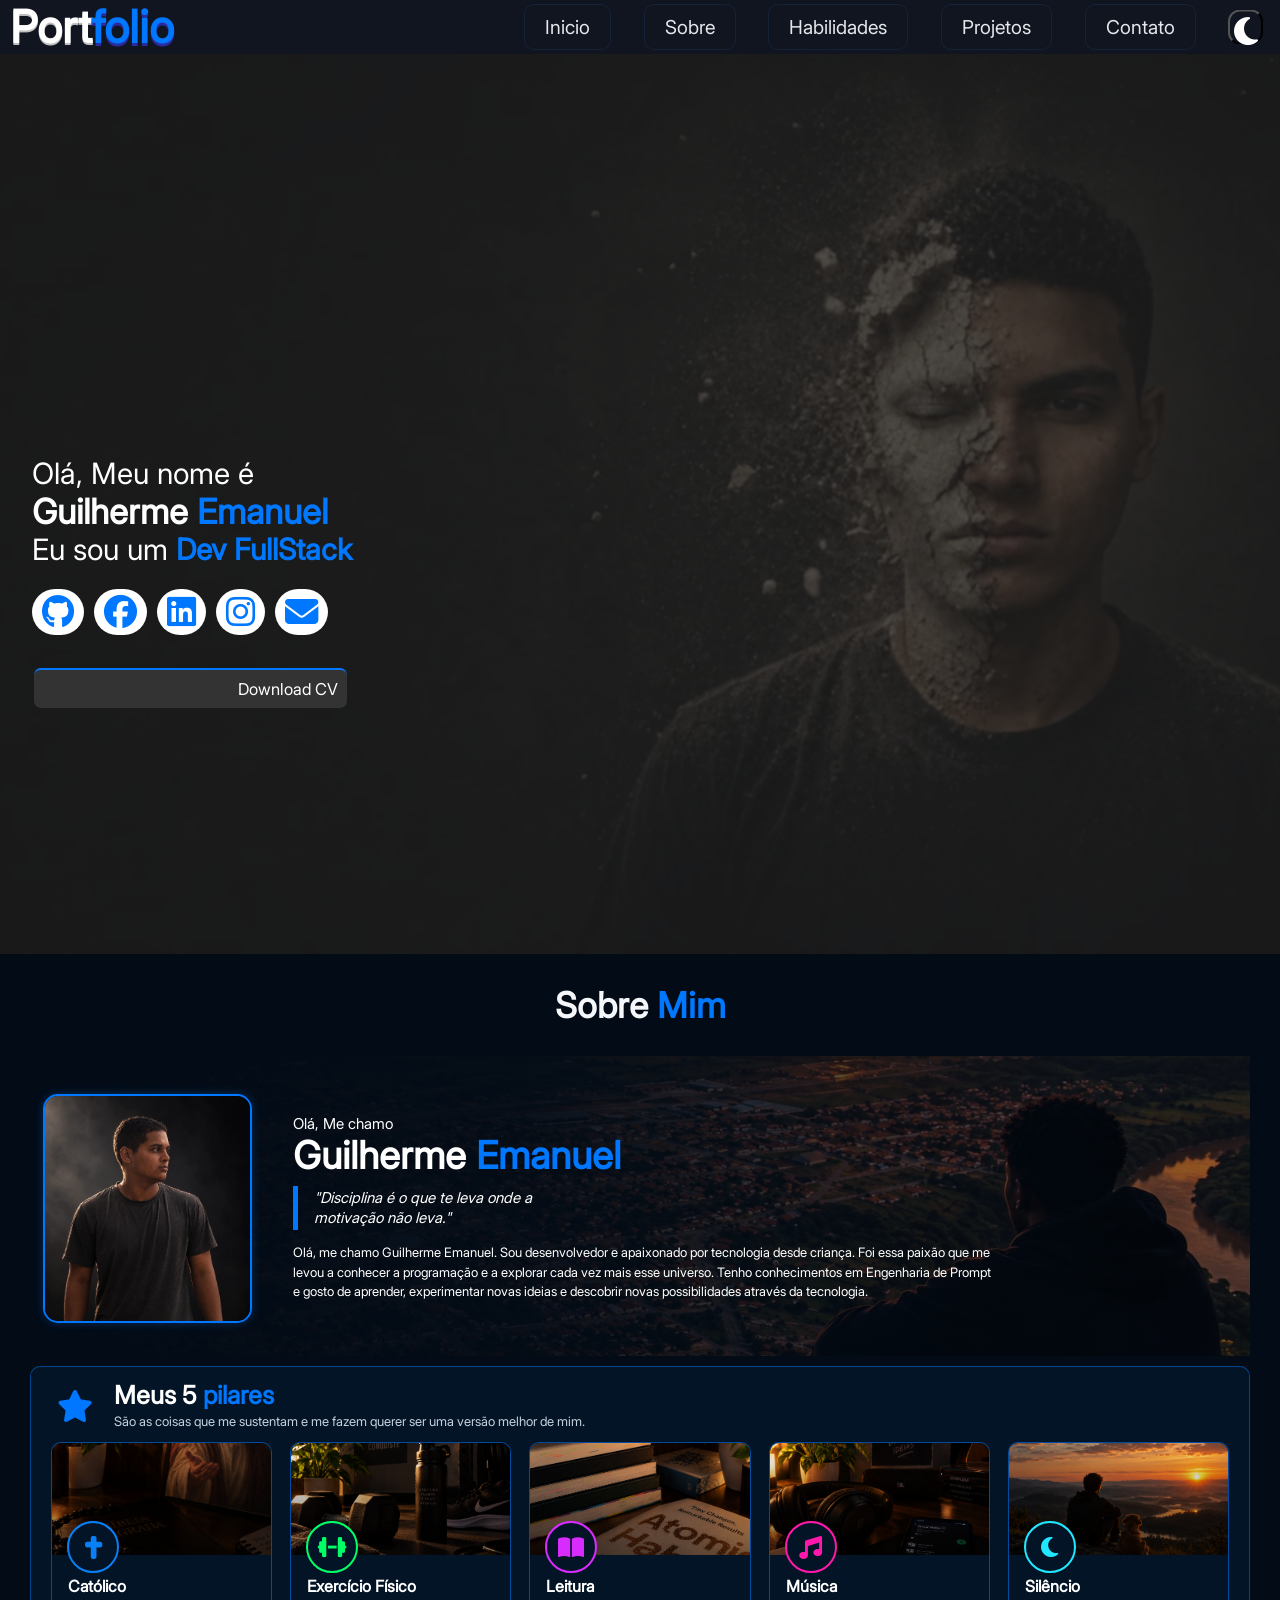
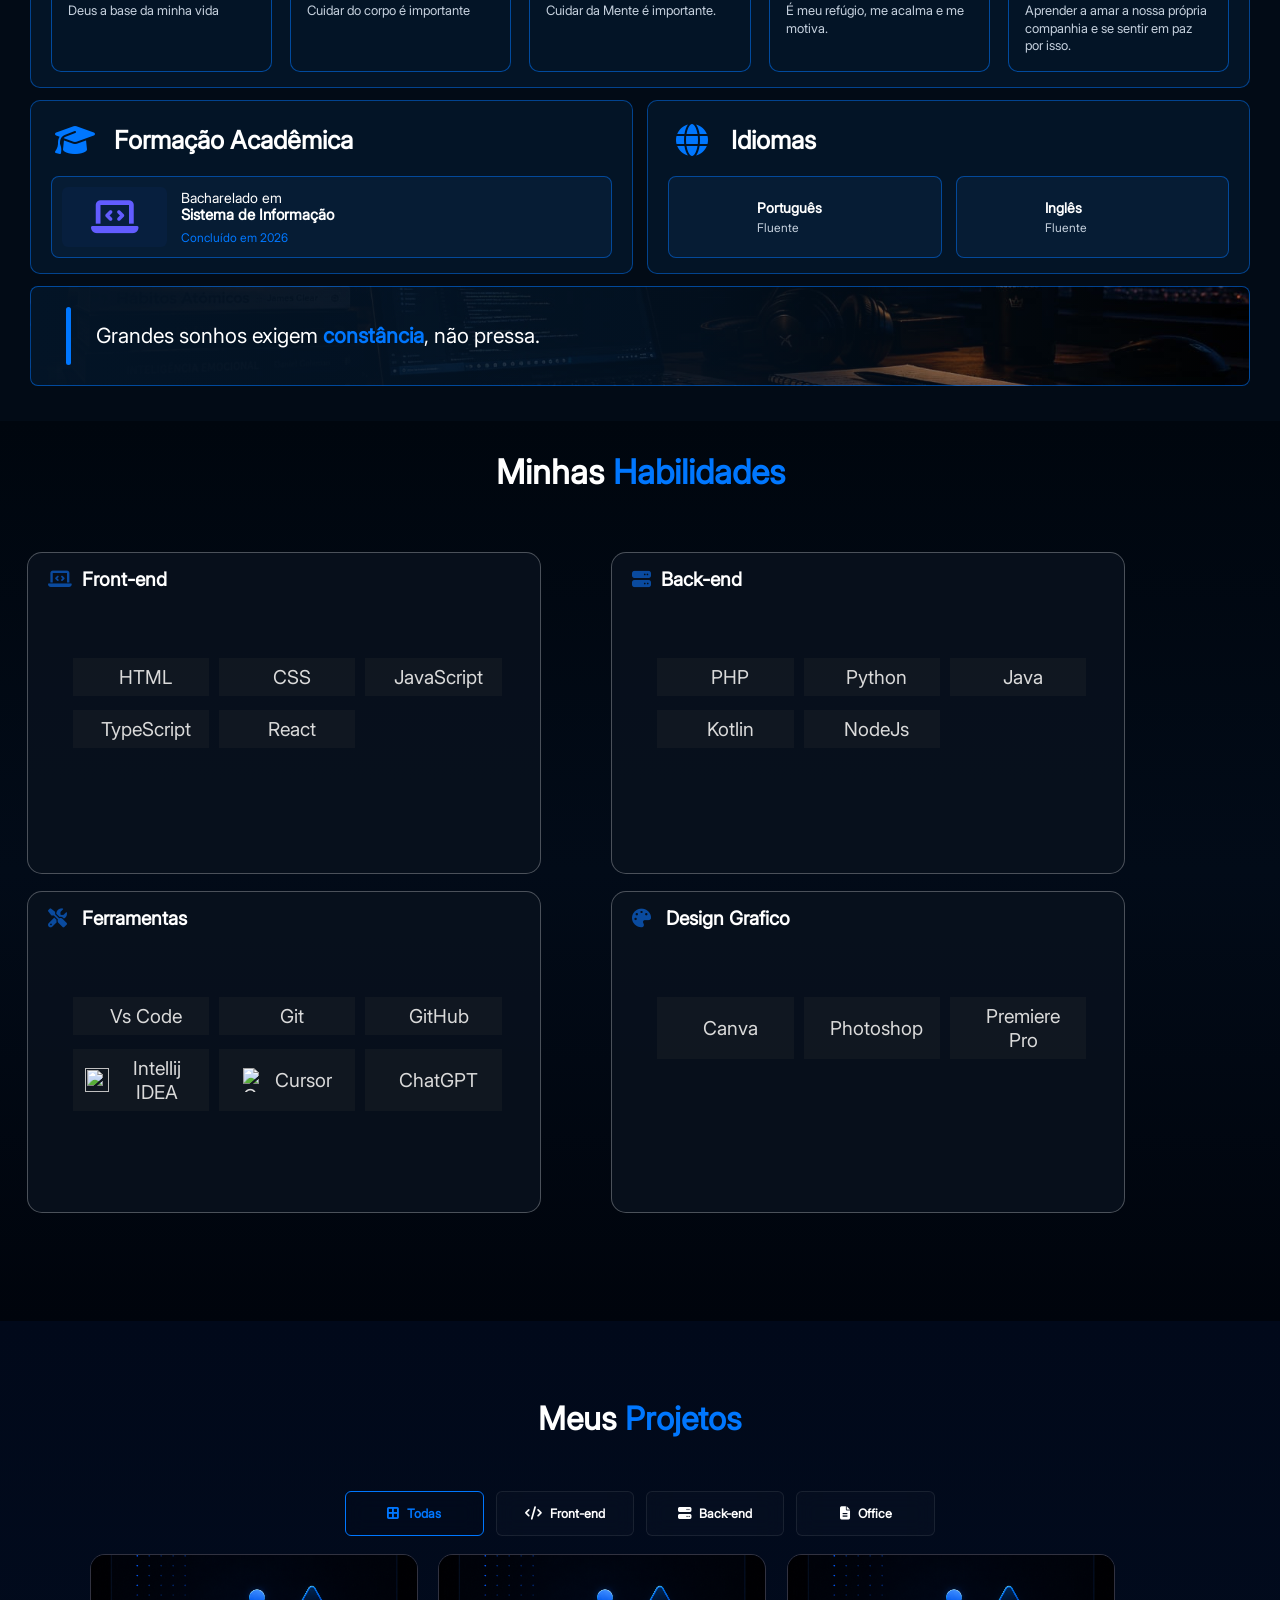
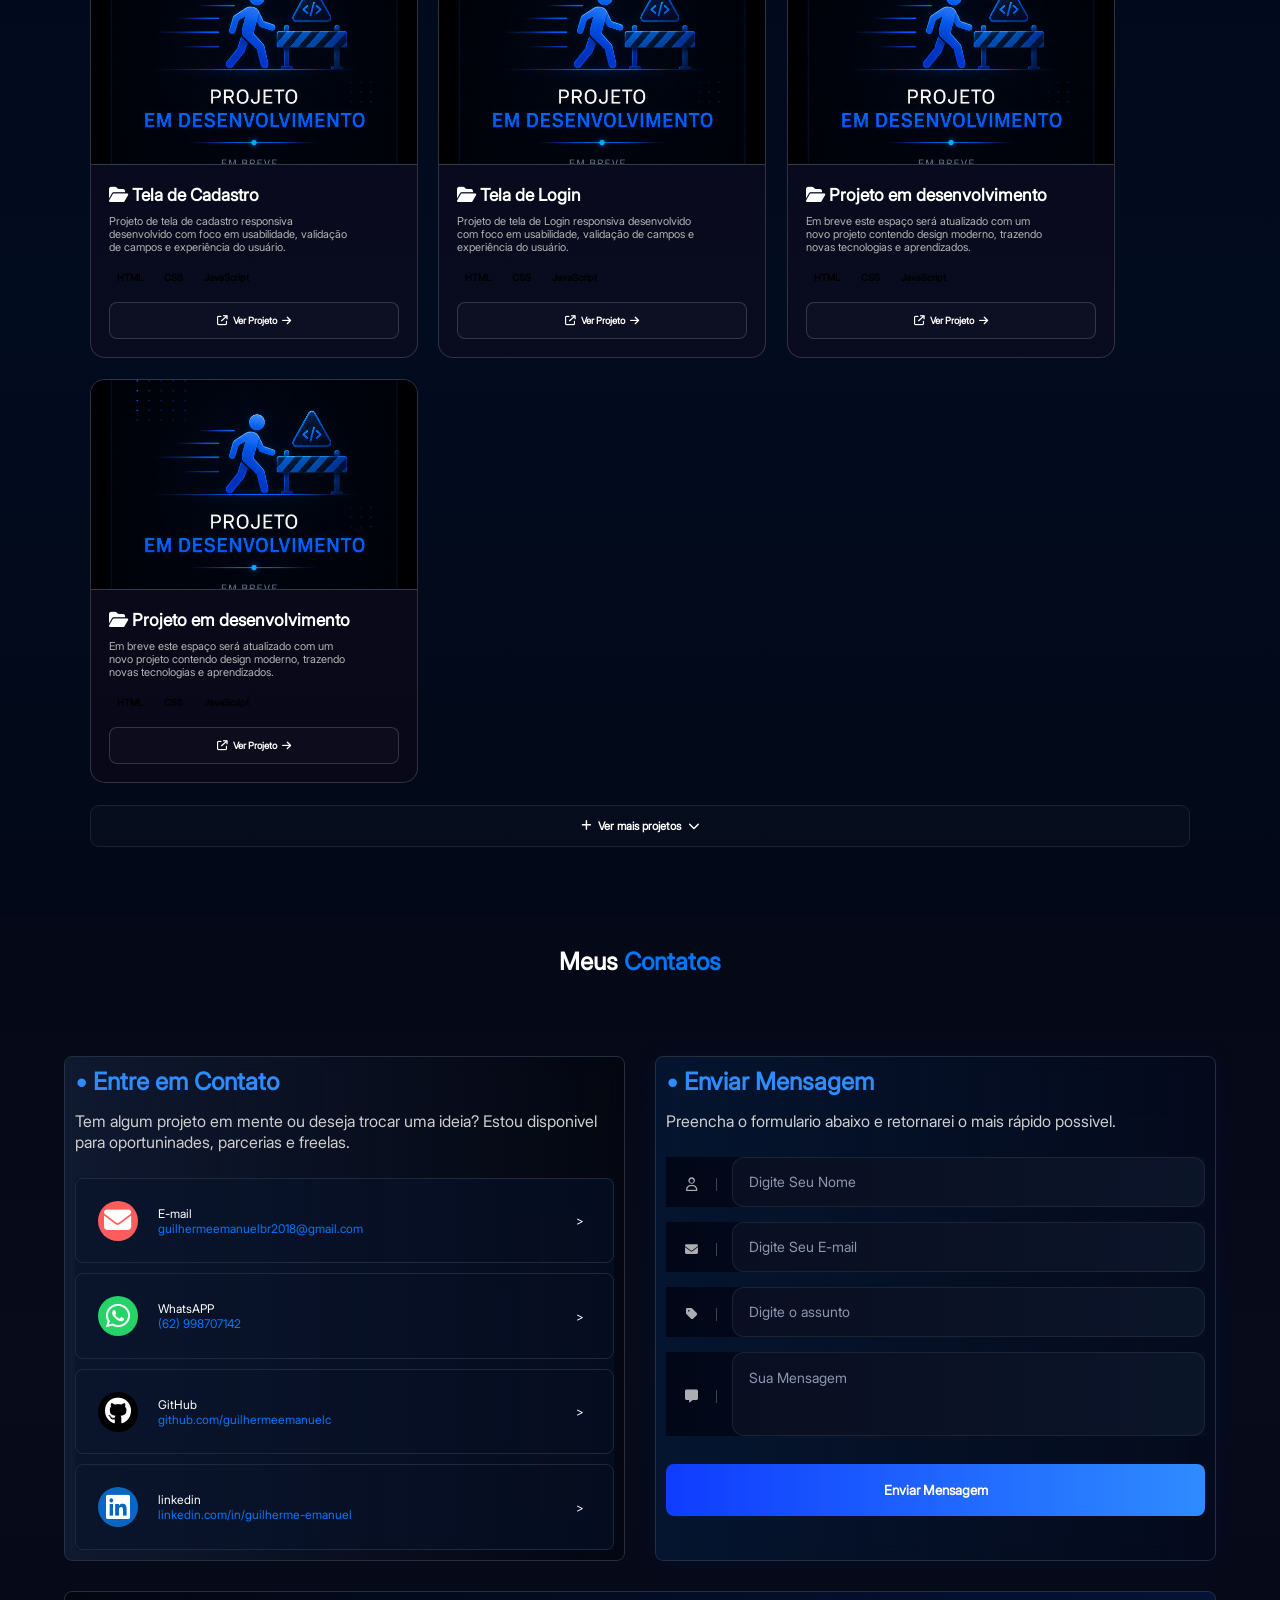
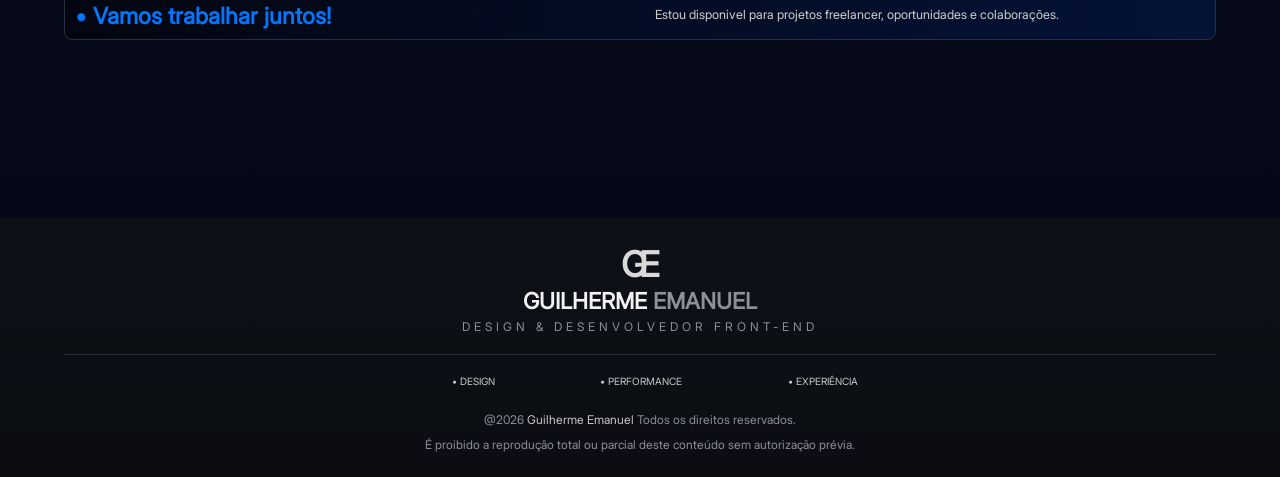
==== commit c83425f8: "..." ====
--- a/index.html
+++ b/index.html
@@ -3,7 +3,7 @@
 <head>
     <meta charset="UTF-8">
     <meta name="viewport" content="width=device-width, initial-scale=1.0">
-    <title>Guilherme Emanuel - Portfolio</title>
+    <title>Guilherme Emanuel - Dev</title>
     <link rel="shortcut icon" href="imagens/myimage.favicon.jpeg" type="image/x-icon">
     <link rel="stylesheet" href="estilos/screen-mobile.css">
     <link rel="stylesheet" href="estilos/screen-tablet.css">
@@ -501,7 +501,7 @@
                  data-filtro="frontend">
 
                 <div class="imagem-projeto imagem1">
-                    <img src="imagens/projetosIMG/Tela-de-Cadastro.png"
+                    <img src="imagens/projetosIMG/projeto-em-desenvolvimento.png"
                          alt="Imagem do projeto Tela de Cadastro">
                 </div>
 
@@ -528,7 +528,7 @@
 
                     <div class="links-projeto">
 
-                        <a href="My Project/projeto-cadastro/cadastro-one/index.html"
+                        <a href="#"
                            target="_blank">
 
                             <i class="fa-solid fa-arrow-up-right-from-square"></i>
@@ -551,7 +551,7 @@
                  data-filtro="frontend">
 
                 <div class="imagem-projeto imagem2">
-                    <img src="imagens/projetosIMG/tela-de-login-one.png"
+                    <img src="imagens/projetosIMG/projeto-em-desenvolvimento.png"
                          alt="Imagem do projeto Tela de Login">
                 </div>
 
@@ -578,7 +578,7 @@
 
                     <div class="links-projeto">
 
-                        <a href="My Project/Tela-de-Login/login-one/index.html"
+                        <a href="#"
                            target="_blank">
 
                             <i class="fa-solid fa-arrow-up-right-from-square"></i>
--- a/estilos/screen-mobile.css
+++ b/estilos/screen-mobile.css
@@ -186,9 +186,9 @@
 
     --corh1sobremim: #0B1220;
 
-    --overlay-apresentacao-1: rgba(187, 184, 184, 0.952);
-    --overlay-apresentacao-2: rgba(105, 105, 105, 0.692);
-    --overlay-apresentacao-3: rgba(214, 215, 216, 0.096);
+    --overlay-apresentacao-1: rgba(253, 253, 253, 0.952);
+    --overlay-apresentacao-2: rgba(202, 202, 202, 0.849);
+    --overlay-apresentacao-3: rgba(214, 212, 212, 0.555);
 
     --fundosobremim: #F4F7FB;
     --fundoelementos: #FFFFFF;
@@ -198,7 +198,7 @@
 
     --corh2: #0b1220;
     --corp: #526173;
-    --corp-apresentacao: rgb(184, 182, 182);
+    --corp-apresentacao: rgb(59, 59, 59);
 
     --overlay-frase-1: rgba(244, 247, 251, 0.979);
     --overlay-frase-2: rgba(244, 247, 251, 0.199);
@@ -1756,6 +1756,7 @@
 
 
 
+
 section#habilidades {
     background: var(--fundohabilidades);
     height: auto;
@@ -1838,7 +1839,9 @@
 
 
 
+
                       /* Area Projetos  */
+
 
 
 
@@ -2141,7 +2144,7 @@
 
     color: var(--conteudoh3);
 
-    font-size: 15px;
+    font-size: 1em;
 
     font-weight: 700;
 
--- a/estilos/screen-tablet.css
+++ b/estilos/screen-tablet.css
@@ -167,16 +167,24 @@
 
     /* Sobre Mim */
 
-    --corh1sobremim: #00040a;
-
-    --fundosobremim: #636363;
-    --fundoelementos: #949494;
-
-    --fundodados: #838383;
-    --fundofaculdade: #AAAAAA;
-
-    --corh2: #000000;
-    --corp: #C5D0DD;
+    --corh1sobremim: #0B1220;
+
+    --overlay-apresentacao-1: rgba(253, 253, 253, 0.952);
+    --overlay-apresentacao-2: rgba(202, 202, 202, 0.849);
+    --overlay-apresentacao-3: rgba(214, 212, 212, 0.966);
+
+    --fundosobremim: #F4F7FB;
+    --fundoelementos: #FFFFFF;
+
+    --fundodados: #E9EFF6;
+    --fundofaculdade: #F8FAFC;
+
+    --corh2: #0b1220;
+    --corp: #526173;
+    --corp-apresentacao: rgb(59, 59, 59);
+
+    --overlay-frase-1: rgba(244, 247, 251, 0.979);
+    --overlay-frase-2: rgba(244, 247, 251, 0.199);
 
 
     
@@ -528,9 +536,9 @@
             ) 40%,
             color-mix(
                 in srgb,
-                var(--fundosobremim) 35%,
+                var(--fundosobremim) 40%,
                 transparent
-            ) 72%,
+            ) 100%,
             transparent 100%
         ),
         url("../imagens/sobre-mim/foto-principal.jpeg");
@@ -631,7 +639,7 @@
     font-size: 13px;
     line-height: 1.5;
 
-    color: var(--corp);
+    color: var(--corp-apresentacao);
 }
 
 
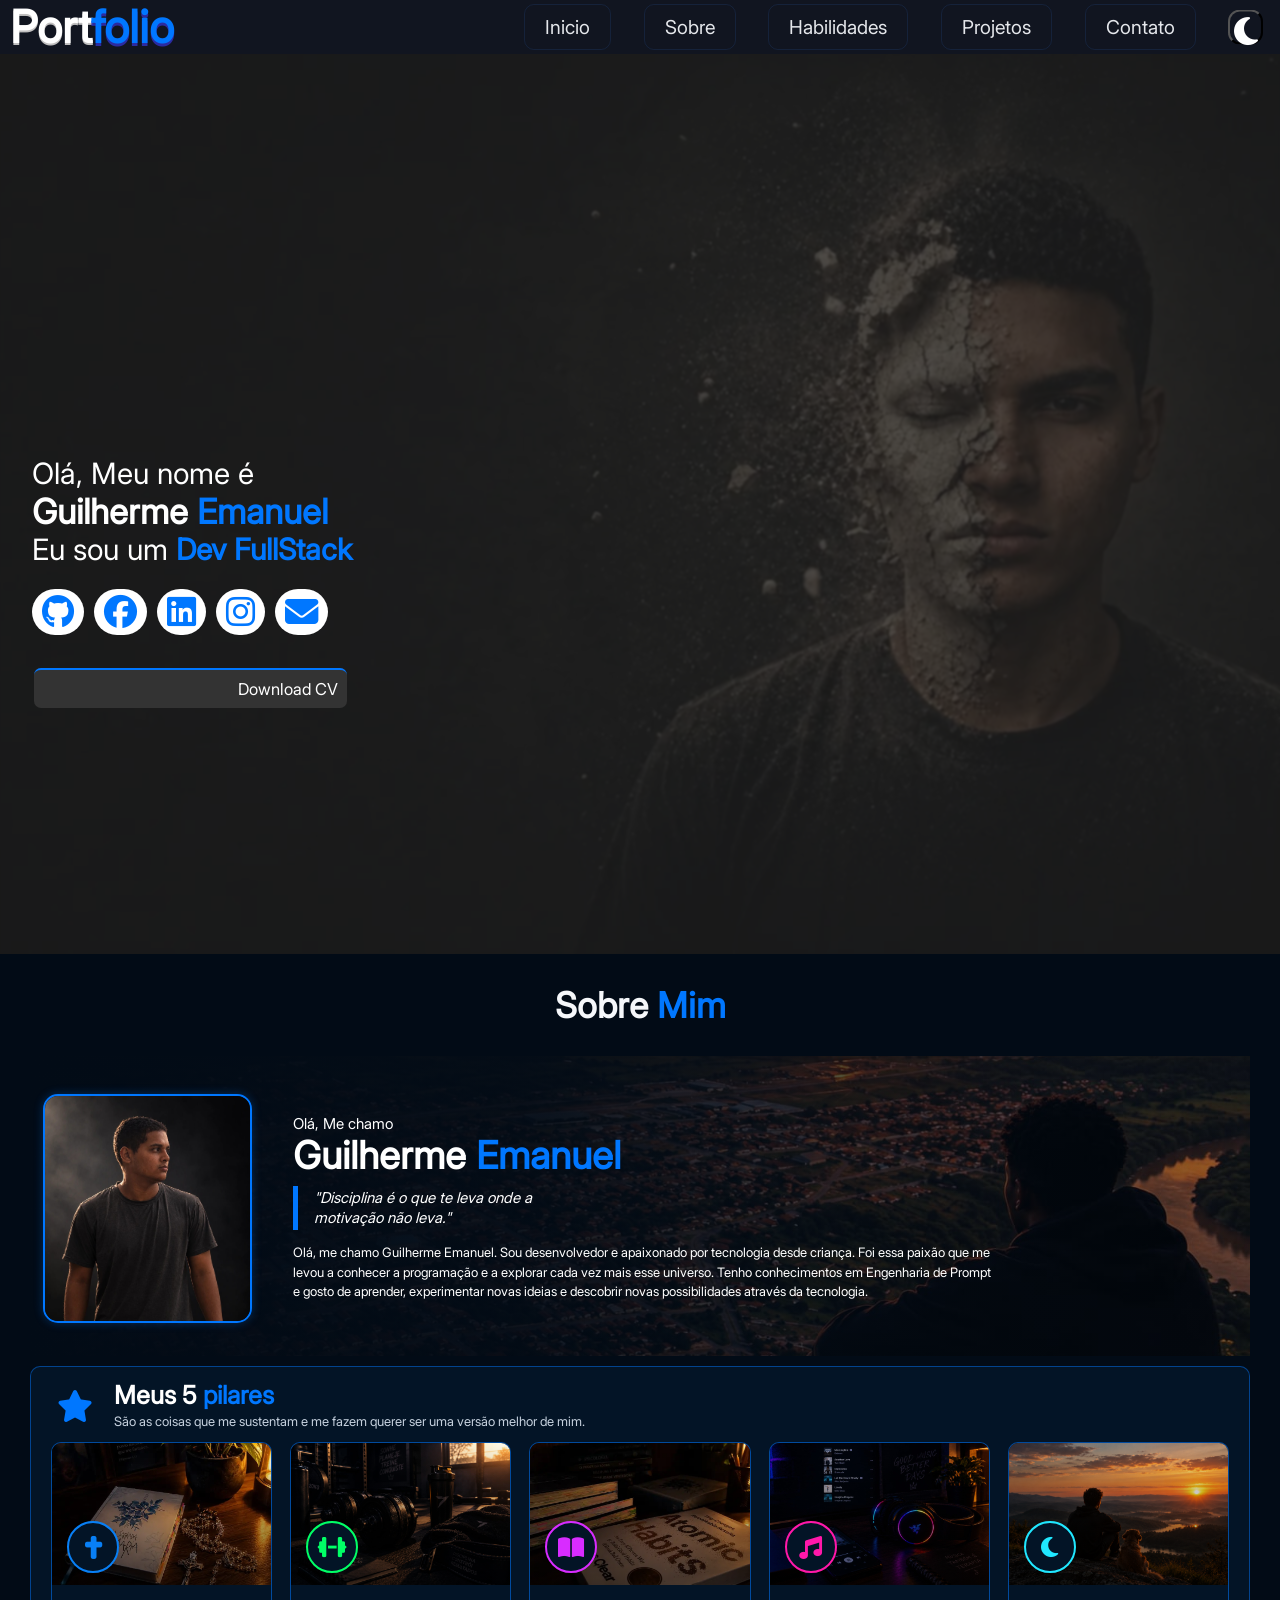
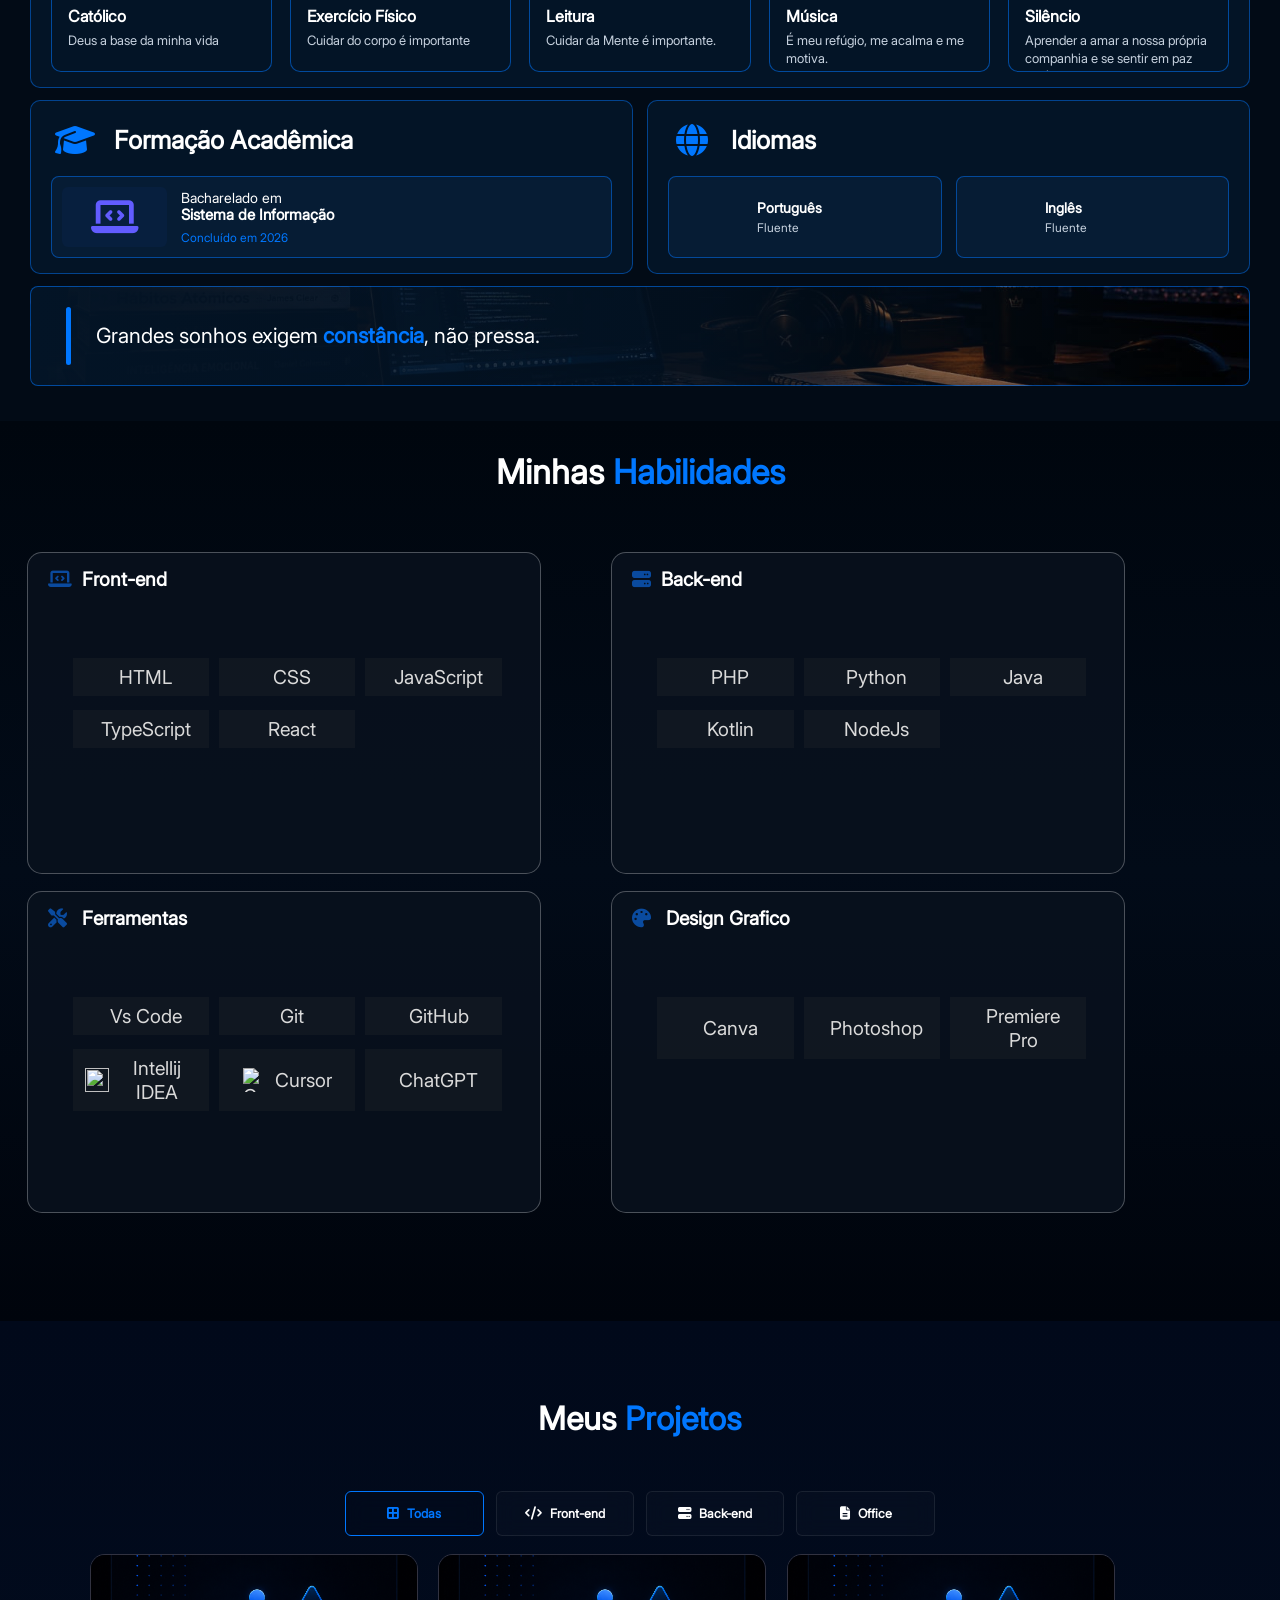
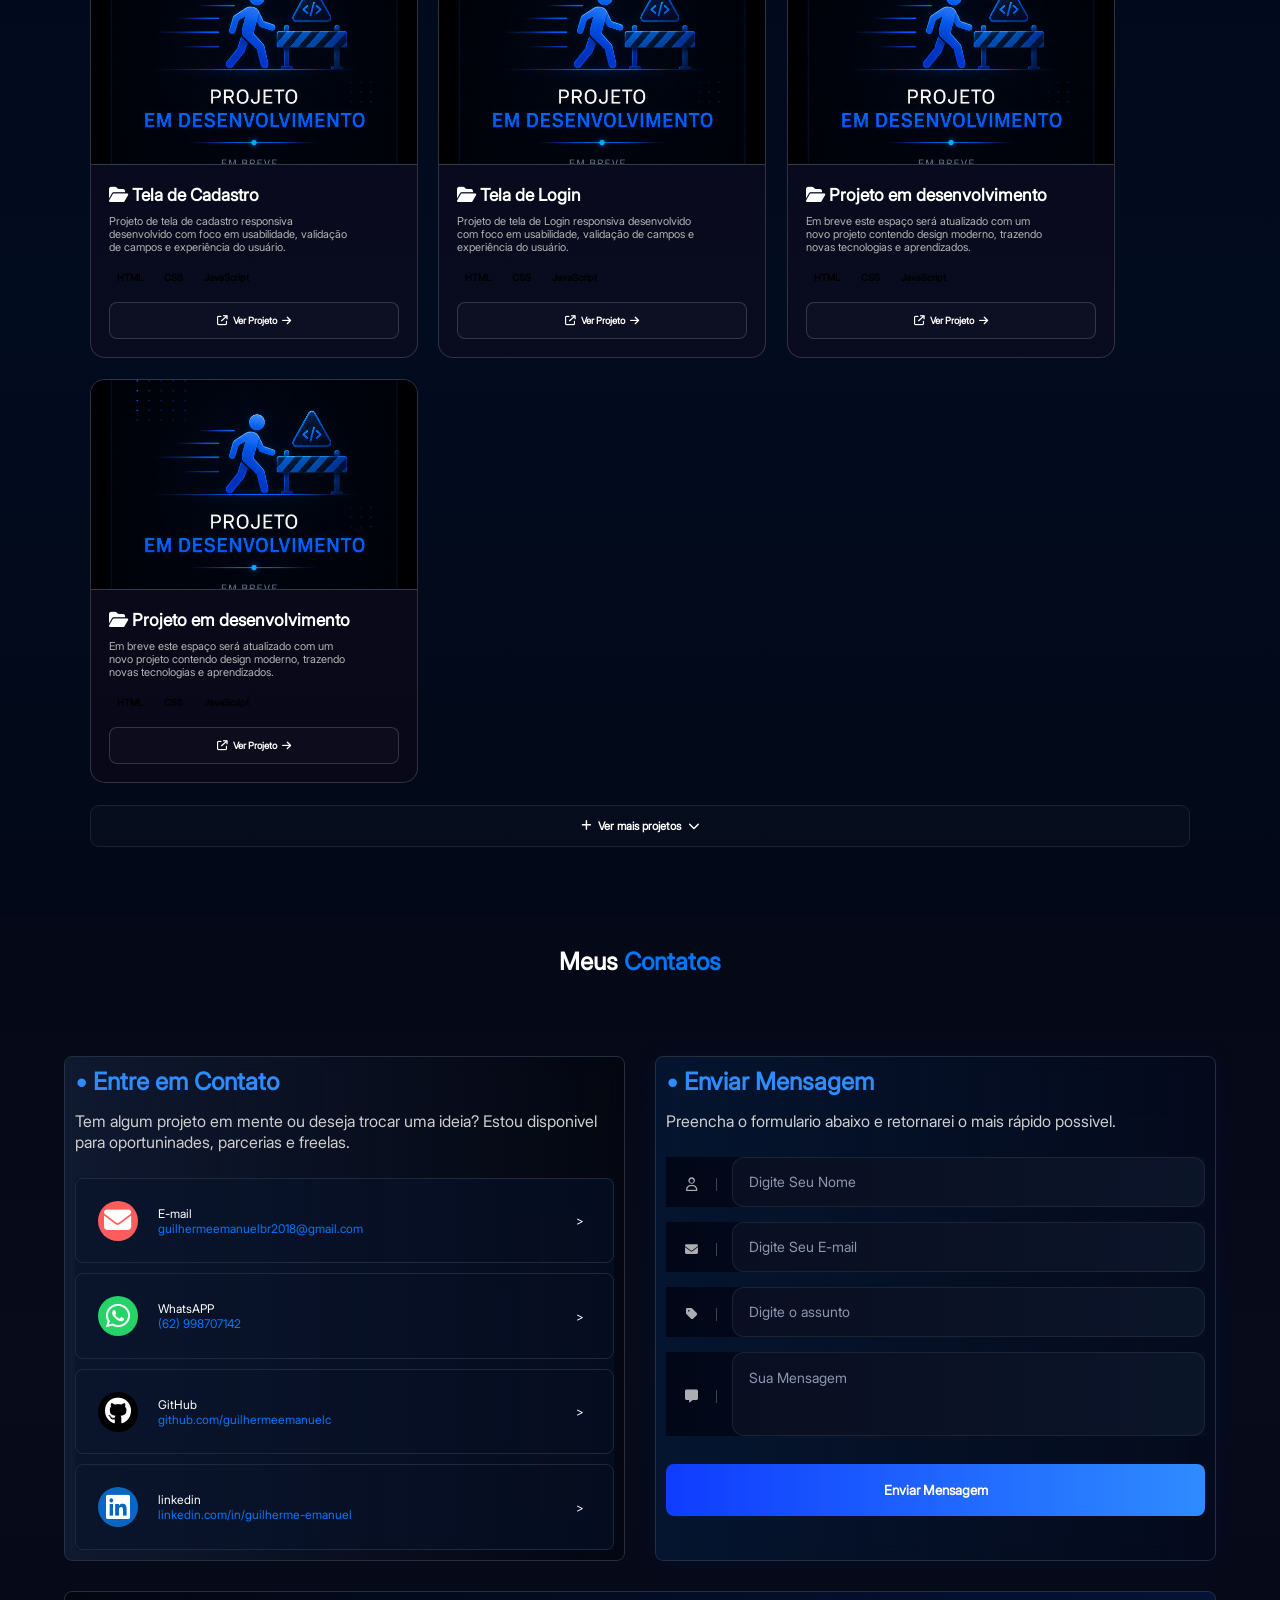
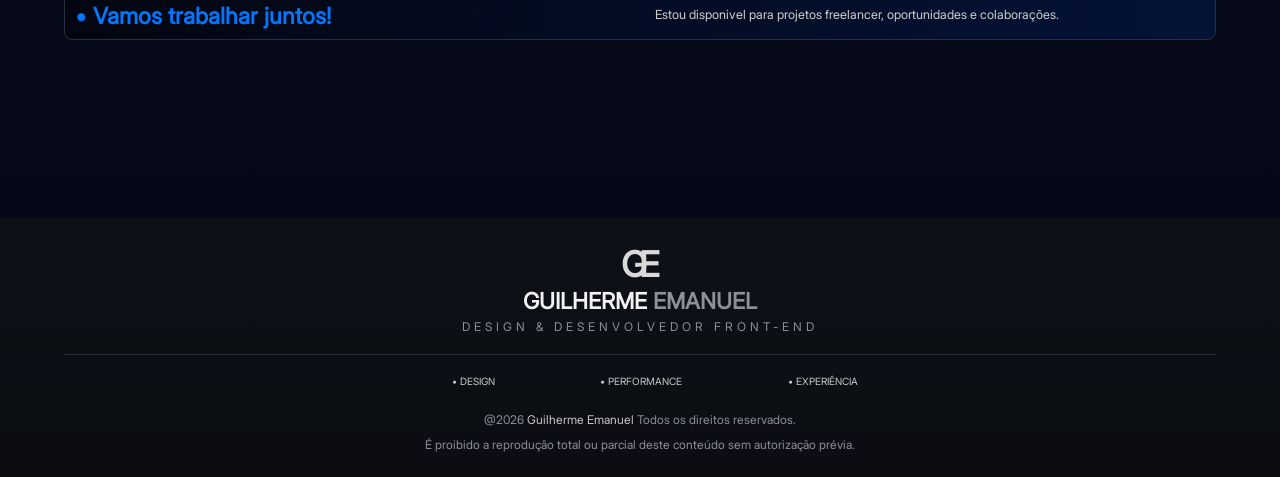
==== commit c47562e9: "..." ====
--- a/index.html
+++ b/index.html
@@ -3,7 +3,10 @@
 <head>
     <meta charset="UTF-8">
     <meta name="viewport" content="width=device-width, initial-scale=1.0">
-    <title>Guilherme Emanuel - Dev</title>
+    <title>Guilherme Emanuel - Portfólio</title>
+
+    <meta name="description" content="Guilherme Emanuel Dev — desenvolvedor Web apaixonado por tecnologia desde criança, com conhecimentos em programação, desenvolvimento Web e Engenharia de Prompt.">
+    
     <link rel="shortcut icon" href="imagens/myimage.favicon.jpeg" type="image/x-icon">
     <link rel="stylesheet" href="estilos/screen-mobile.css">
     <link rel="stylesheet" href="estilos/screen-tablet.css">
--- a/estilos/screen-mobile.css
+++ b/estilos/screen-mobile.css
@@ -1288,7 +1288,7 @@
     }
 
     section#sobre .pilar-imagem {
-        height: 97px;
+        height: 99px;
     }
 
     section#sobre .pilar-icone {
@@ -1457,7 +1457,7 @@
     }
 
     section#sobre .pilar-imagem {
-        height: 86px;
+        height: 88px;
     }
 
     section#sobre .pilar-icone {
@@ -2144,7 +2144,7 @@
 
     color: var(--conteudoh3);
 
-    font-size: 1em;
+    font-size: calc(5px + 0.3em);
 
     font-weight: 700;
 
--- a/estilos/screen-tablet.css
+++ b/estilos/screen-tablet.css
@@ -791,7 +791,7 @@
 
 section#sobre .pilar-imagem {
     width: 100%;
-    height: 112px;
+    height: 142px;
 
     flex-shrink: 0;
 
